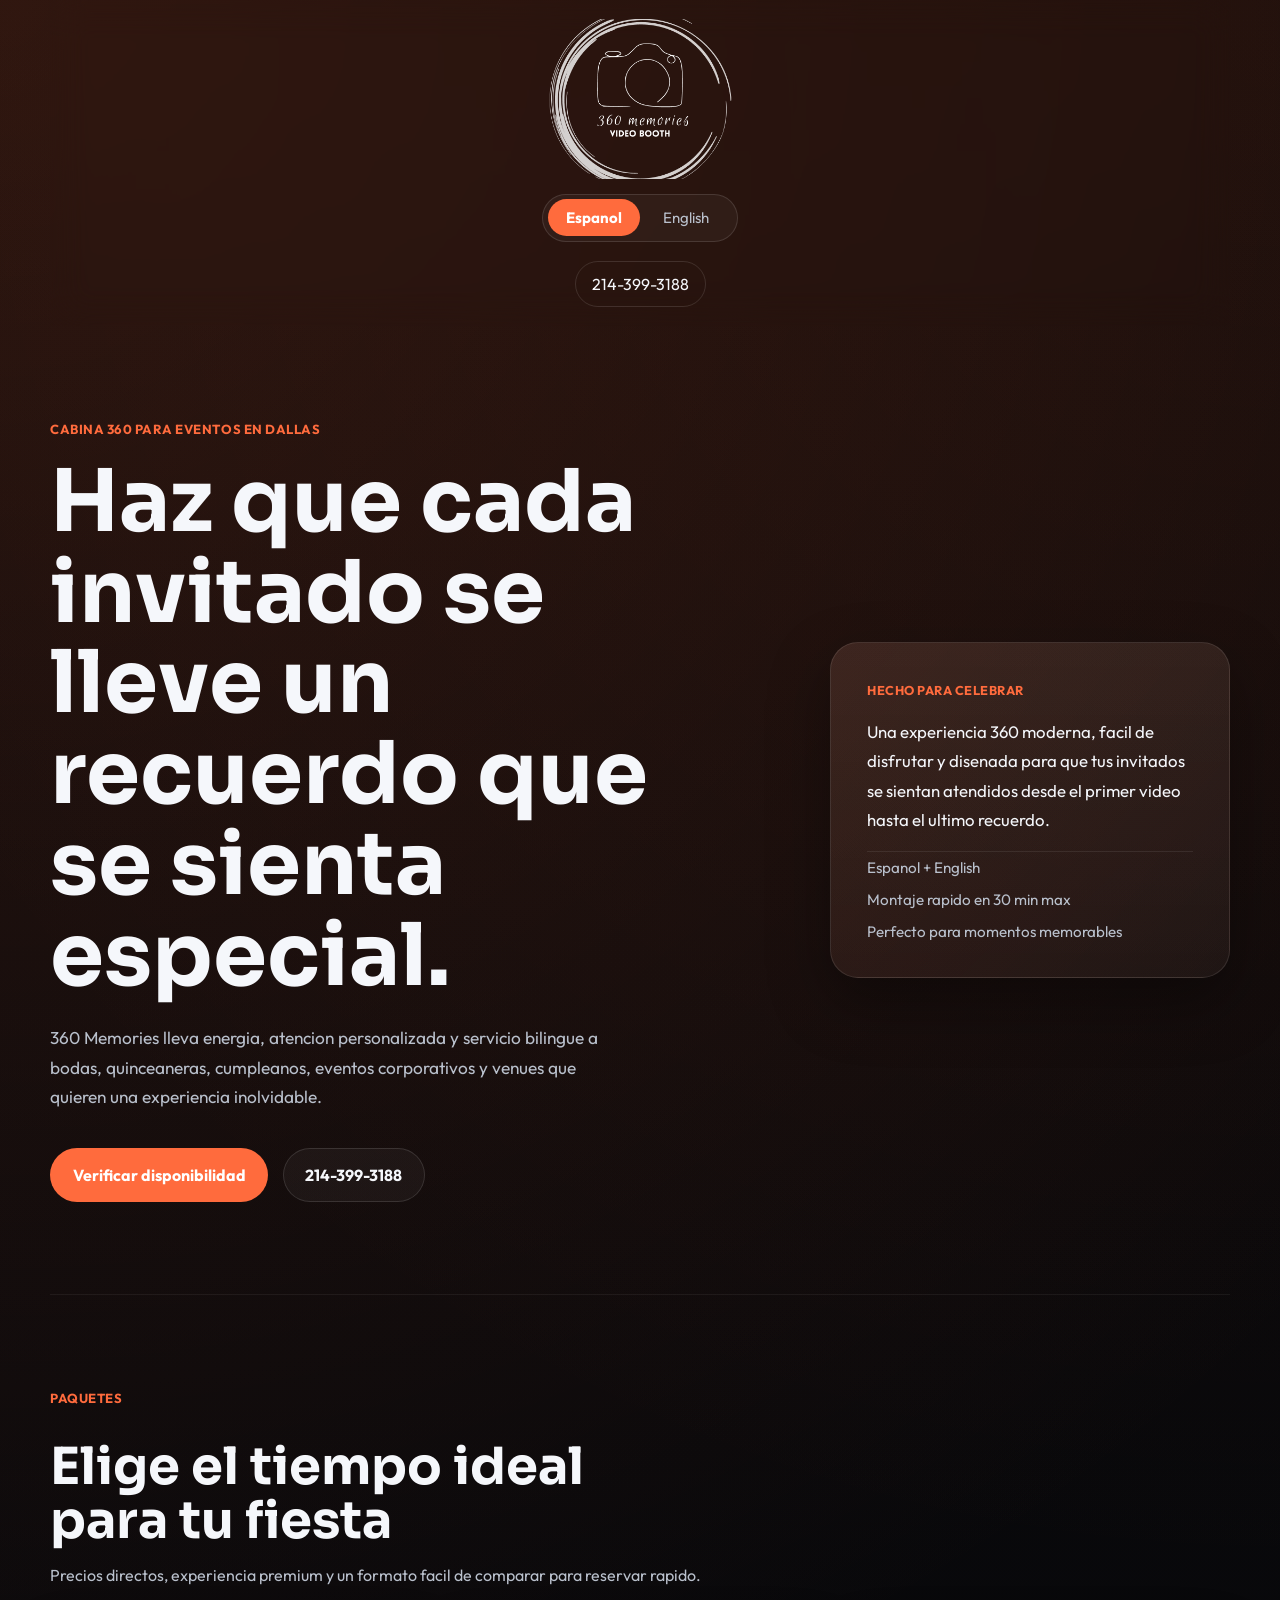
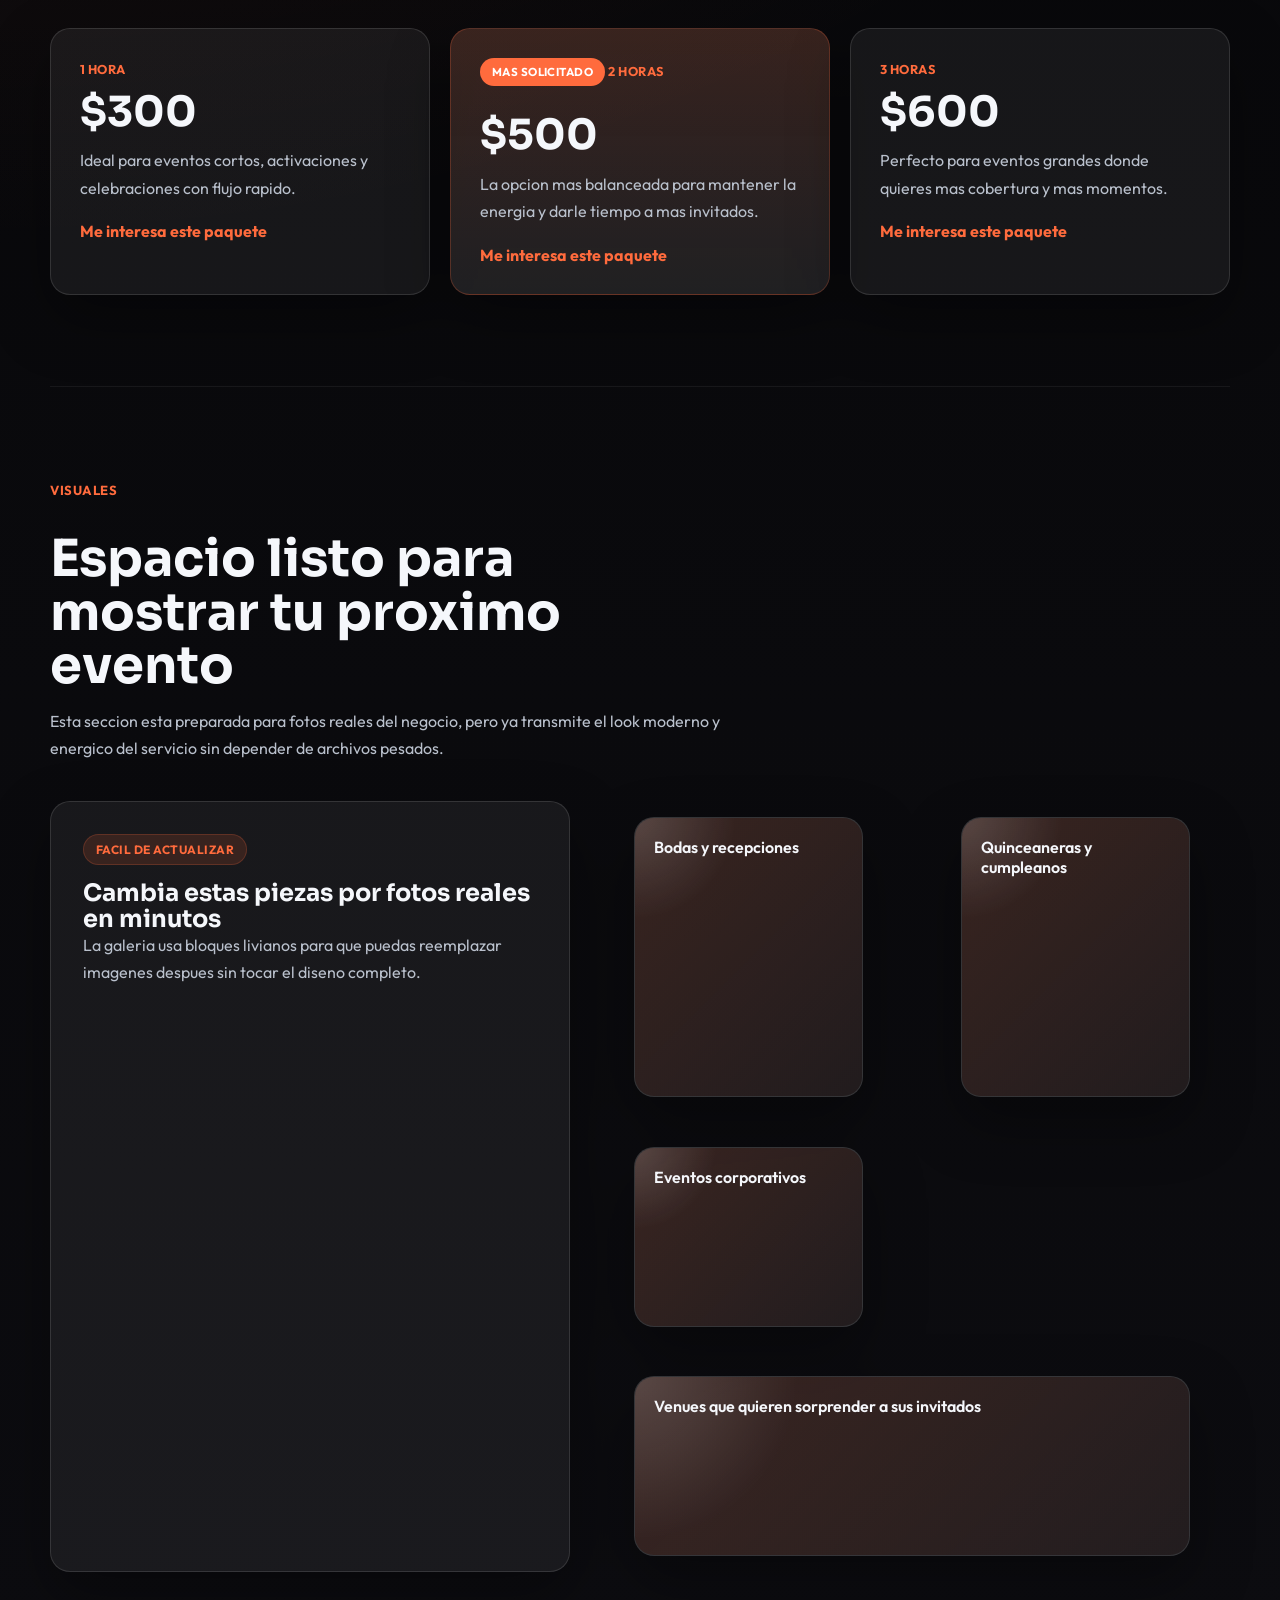
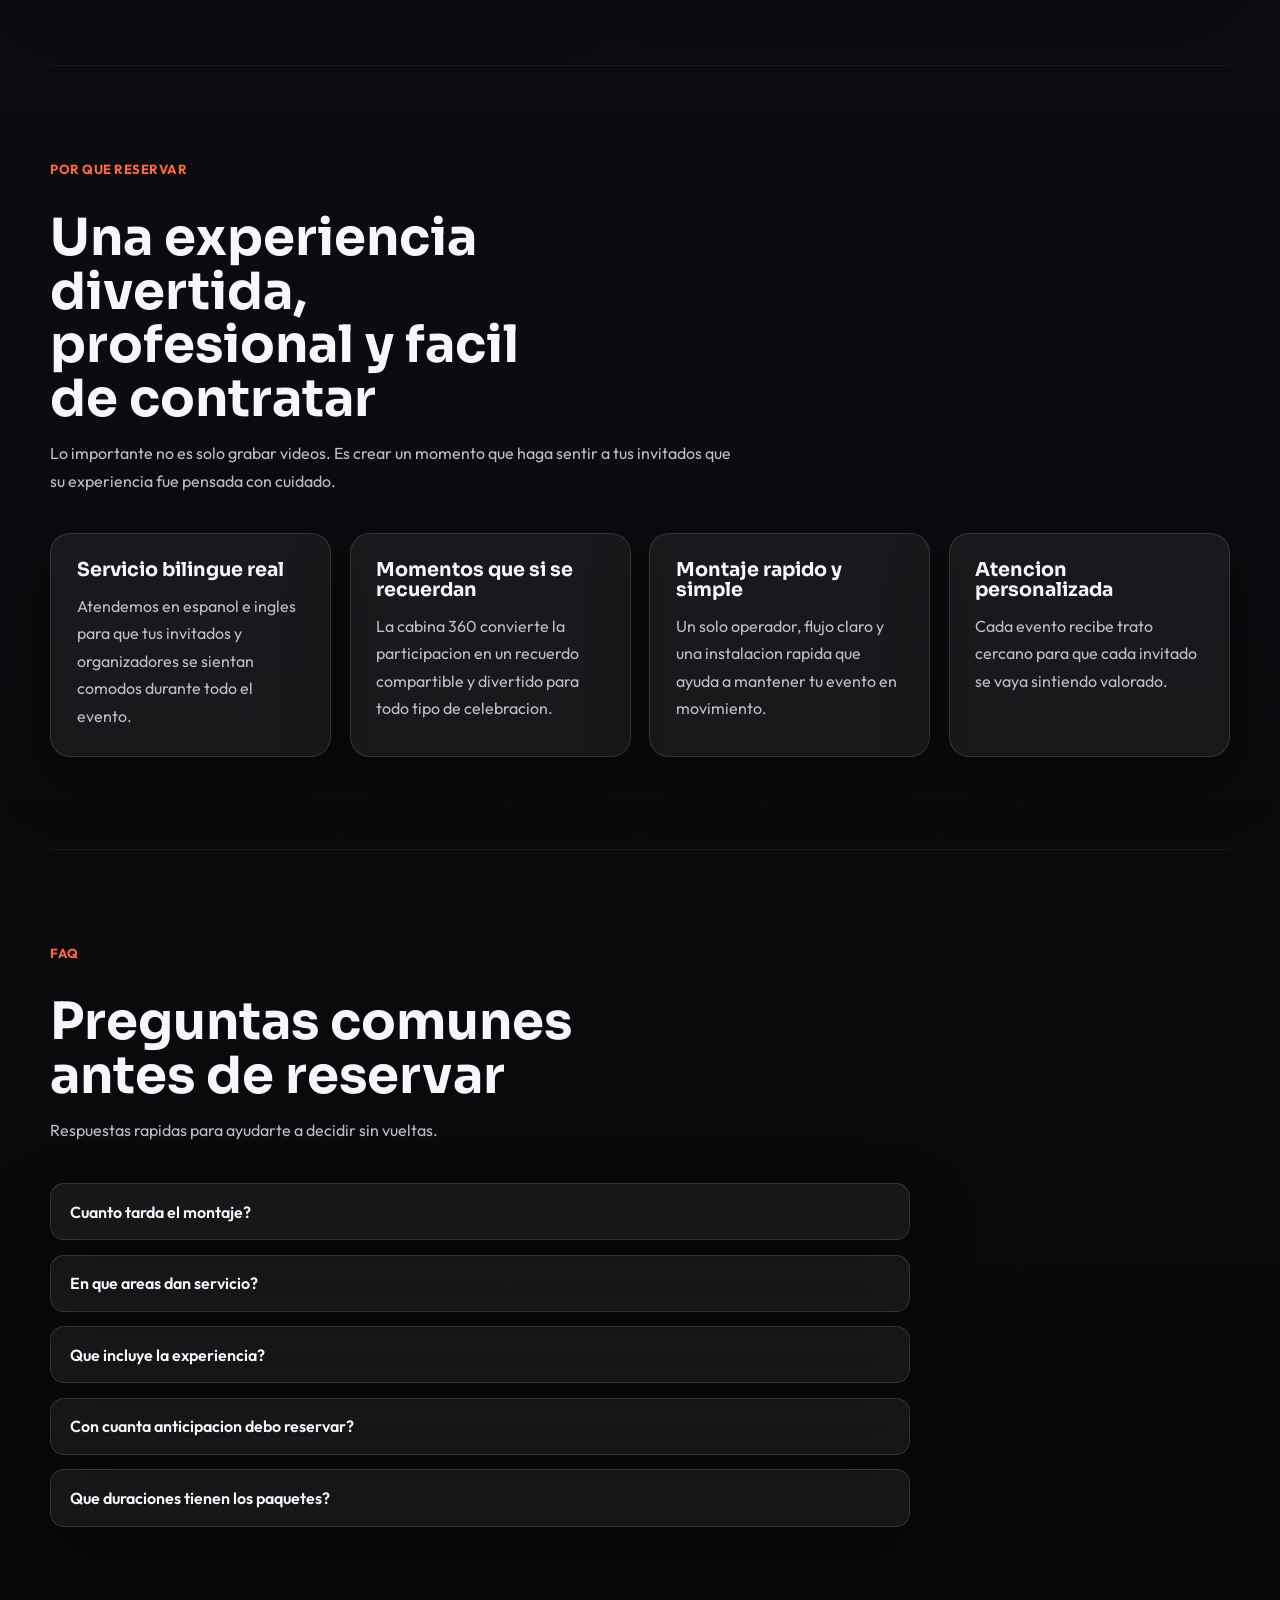
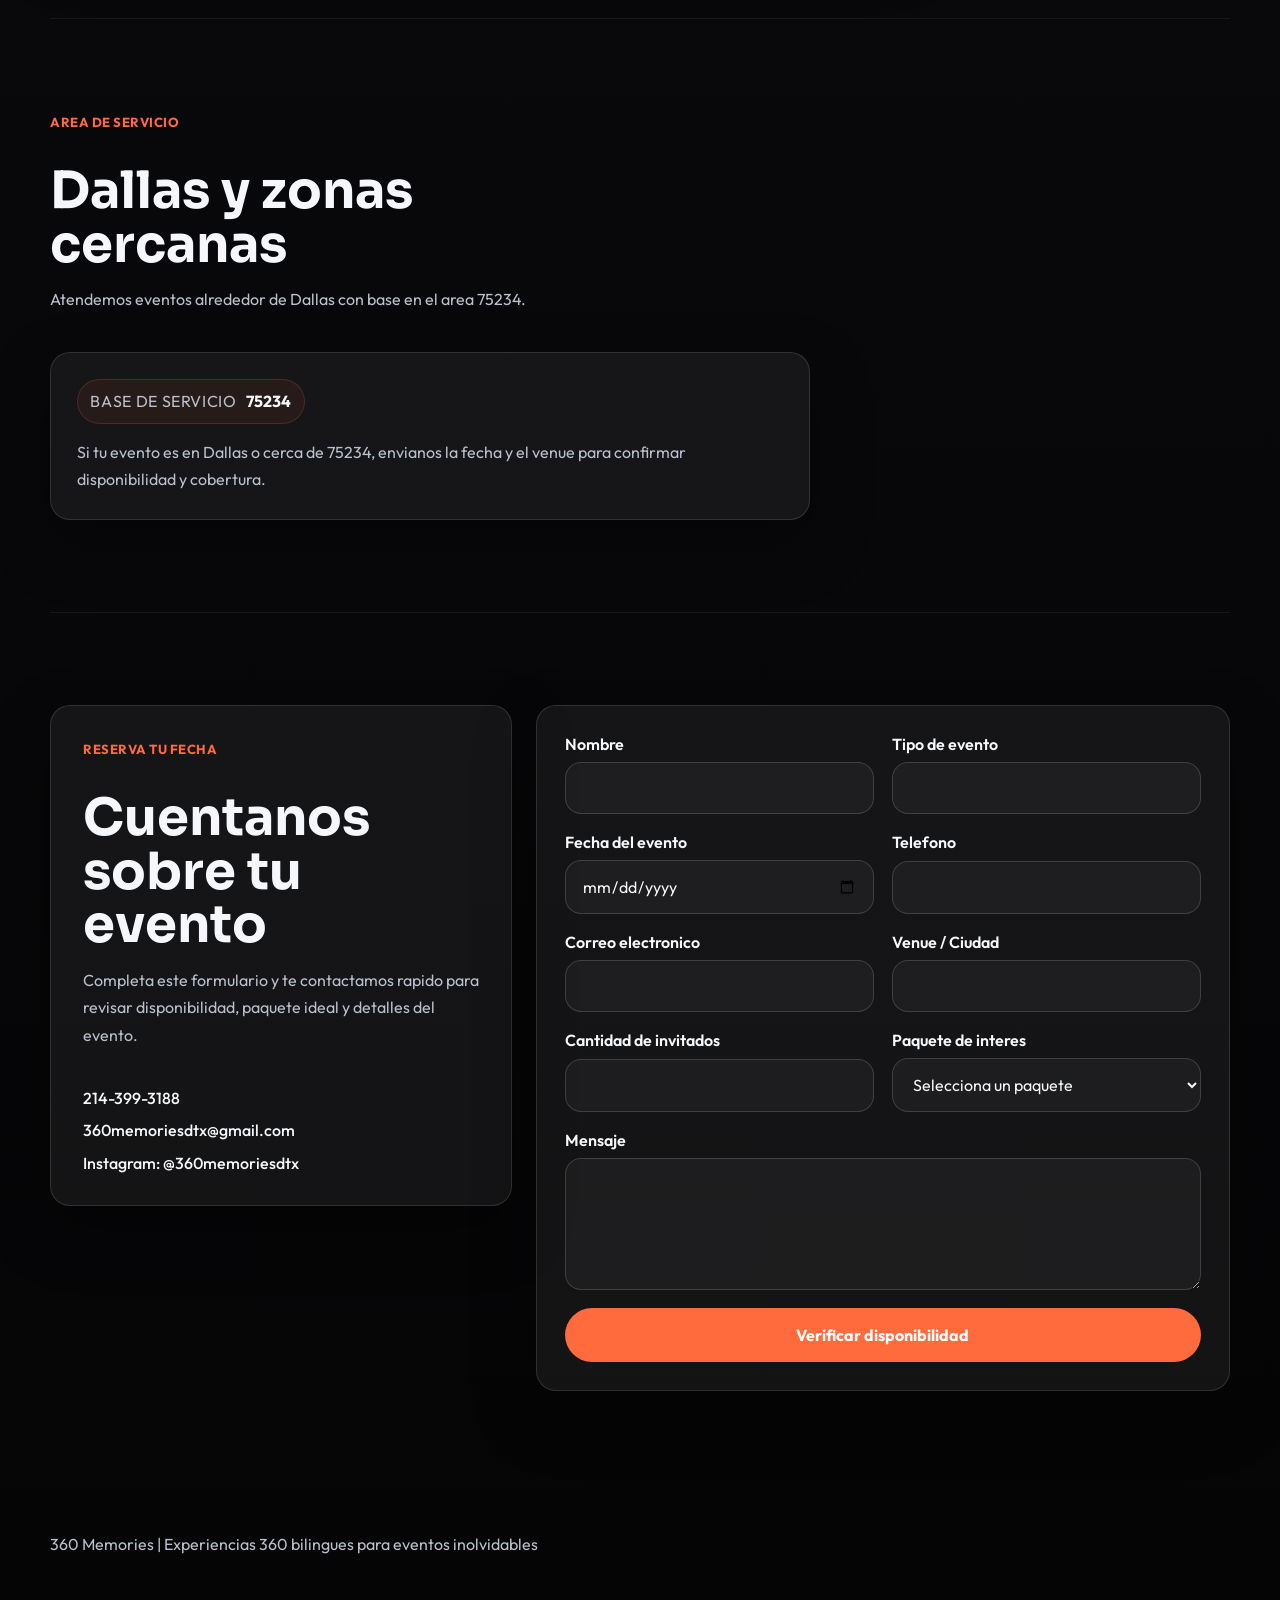
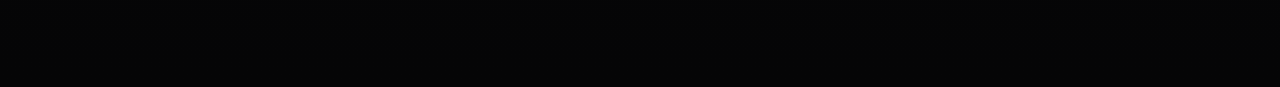
==== index.html @ 2f193127 "Center header branding and language toggle" ====
<!DOCTYPE html>
<html lang="es">
  <head>
    <meta charset="UTF-8" />
    <meta name="viewport" content="width=device-width, initial-scale=1.0" />
    <title>360 Memories | Bilingual 360 Photo Booth Experiences</title>
    <meta
      name="description"
      content="360 Memories offers bilingual 360 photo booth experiences for weddings, quinceaneras, birthdays, corporate events, and venues across Dallas."
    />
    <meta property="og:title" content="360 Memories" />
    <meta
      property="og:description"
      content="Fun, professional, bilingual 360 booth experiences that make every guest feel celebrated."
    />
    <meta property="og:type" content="website" />
    <meta property="og:image" content="/assets/social-share.png" />
    <meta property="og:image:width" content="1200" />
    <meta property="og:image:height" content="630" />
    <meta name="twitter:card" content="summary_large_image" />
    <meta name="twitter:title" content="360 Memories" />
    <meta
      name="twitter:description"
      content="Fun, professional, bilingual 360 booth experiences that make every guest feel celebrated."
    />
    <meta name="twitter:image" content="/assets/social-share.png" />
    <meta name="theme-color" content="#0b0b0d" />
    <link rel="preconnect" href="https://fonts.googleapis.com" />
    <link rel="preconnect" href="https://fonts.gstatic.com" crossorigin />
    <link
      href="https://fonts.googleapis.com/css2?family=Outfit:wght@300;400;500;600;700;800&family=Sora:wght@500;600;700;800&display=swap"
      rel="stylesheet"
    />
    <link rel="stylesheet" href="styles.css" />
  </head>
  <body data-page="home">
    <div class="page-shell">
      <header class="site-header">
        <div class="header-top-group">
          <a href="#top" class="brand" aria-label="360 Memories home">
            <div class="brand-mark">
              <img src="assets/logo.png" alt="360 Memories Video Booth logo" data-logo />
            </div>
          </a>
          <nav class="lang-toggle" aria-label="Language selector">
            <button type="button" class="lang-btn" data-lang-toggle="es">Espanol</button>
            <button type="button" class="lang-btn" data-lang-toggle="en">English</button>
          </nav>
        </div>
        <a class="header-call" data-phone-link href="#">
          <span data-i18n="callNow"></span>
        </a>
      </header>

      <main id="top">
        <section class="hero section">
          <div class="hero-copy">
            <p class="eyebrow" data-i18n="heroEyebrow"></p>
            <h1 data-i18n="heroHeadline"></h1>
            <p class="hero-lead" data-i18n="heroSubheadline"></p>

            <div class="hero-actions">
              <a href="#lead-form" class="btn btn-primary" data-i18n="primaryCta"></a>
              <a href="#" class="btn btn-secondary" data-phone-link>
                <span data-i18n="heroCallCta"></span>
              </a>
            </div>
          </div>

          <aside class="hero-visual" aria-label="360 booth preview">
            <div class="hero-panel">
              <p class="hero-panel-label" data-i18n="visualLabelTop"></p>
              <p class="hero-panel-text" data-i18n="visualBody"></p>
              <div class="hero-panel-meta">
                <span data-i18n="heroPillOne"></span>
                <span data-i18n="heroPillTwo"></span>
                <span data-i18n="heroPillThree"></span>
              </div>
            </div>
          </aside>
        </section>

        <section class="section" id="packages">
          <div class="section-heading">
            <p class="eyebrow" data-i18n="packagesEyebrow"></p>
            <h2 data-i18n="packagesTitle"></h2>
            <p data-i18n="packagesIntro"></p>
          </div>

          <div class="packages-grid">
            <article class="package-card">
              <span class="package-time" data-i18n="packageOneLabel"></span>
              <h3 data-package-price="0"></h3>
              <p data-i18n="packageOneBody"></p>
              <a href="#lead-form" class="text-link" data-i18n="packageCta"></a>
            </article>
            <article class="package-card featured">
              <span class="featured-badge" data-i18n="popularBadge"></span>
              <span class="package-time" data-i18n="packageTwoLabel"></span>
              <h3 data-package-price="1"></h3>
              <p data-i18n="packageTwoBody"></p>
              <a href="#lead-form" class="text-link" data-i18n="packageCta"></a>
            </article>
            <article class="package-card">
              <span class="package-time" data-i18n="packageThreeLabel"></span>
              <h3 data-package-price="2"></h3>
              <p data-i18n="packageThreeBody"></p>
              <a href="#lead-form" class="text-link" data-i18n="packageCta"></a>
            </article>
          </div>
        </section>

        <section class="section" id="gallery">
          <div class="section-heading">
            <p class="eyebrow" data-i18n="galleryEyebrow"></p>
            <h2 data-i18n="galleryTitle"></h2>
            <p data-i18n="galleryIntro"></p>
          </div>

          <div class="gallery-layout">
            <article class="gallery-feature">
              <div class="gallery-badge" data-i18n="galleryFeatureBadge"></div>
              <h3 data-i18n="galleryFeatureTitle"></h3>
              <p data-i18n="galleryFeatureBody"></p>
            </article>
            <div class="gallery-grid">
              <figure class="gallery-tile">
                <span data-i18n="galleryTileOne"></span>
              </figure>
              <figure class="gallery-tile tall">
                <span data-i18n="galleryTileTwo"></span>
              </figure>
              <figure class="gallery-tile">
                <span data-i18n="galleryTileThree"></span>
              </figure>
              <figure class="gallery-tile wide">
                <span data-i18n="galleryTileFour"></span>
              </figure>
            </div>
          </div>
        </section>

        <section class="section" id="value">
          <div class="section-heading">
            <p class="eyebrow" data-i18n="valueEyebrow"></p>
            <h2 data-i18n="valueTitle"></h2>
            <p data-i18n="valueIntro"></p>
          </div>

          <div class="value-grid">
            <article class="value-card">
              <h3 data-i18n="valueOneTitle"></h3>
              <p data-i18n="valueOneBody"></p>
            </article>
            <article class="value-card">
              <h3 data-i18n="valueTwoTitle"></h3>
              <p data-i18n="valueTwoBody"></p>
            </article>
            <article class="value-card">
              <h3 data-i18n="valueThreeTitle"></h3>
              <p data-i18n="valueThreeBody"></p>
            </article>
            <article class="value-card">
              <h3 data-i18n="valueFourTitle"></h3>
              <p data-i18n="valueFourBody"></p>
            </article>
          </div>
        </section>

        <section class="section" id="faq">
          <div class="section-heading">
            <p class="eyebrow" data-i18n="faqEyebrow"></p>
            <h2 data-i18n="faqTitle"></h2>
            <p data-i18n="faqIntro"></p>
          </div>

          <div class="faq-list">
            <details class="faq-item">
              <summary data-i18n="faqOneQuestion"></summary>
              <p data-i18n="faqOneAnswer"></p>
            </details>
            <details class="faq-item">
              <summary data-i18n="faqTwoQuestion"></summary>
              <p data-i18n="faqTwoAnswer"></p>
            </details>
            <details class="faq-item">
              <summary data-i18n="faqThreeQuestion"></summary>
              <p data-i18n="faqThreeAnswer"></p>
            </details>
            <details class="faq-item">
              <summary data-i18n="faqFourQuestion"></summary>
              <p data-i18n="faqFourAnswer"></p>
            </details>
            <details class="faq-item">
              <summary data-i18n="faqFiveQuestion"></summary>
              <p data-i18n="faqFiveAnswer"></p>
            </details>
          </div>
        </section>

        <section class="section service-area" id="service-area">
          <div class="section-heading">
            <p class="eyebrow" data-i18n="serviceEyebrow"></p>
            <h2 data-i18n="serviceTitle"></h2>
            <p data-i18n="serviceIntro"></p>
          </div>

          <div class="service-area-card">
            <p class="zip-chip">
              <span data-i18n="serviceZipLabel"></span>
              <strong data-config="serviceArea"></strong>
            </p>
            <p data-i18n="serviceBody"></p>
          </div>
        </section>

        <section class="section lead-section" id="lead-form">
          <div class="lead-panel">
            <div class="section-heading">
              <p class="eyebrow" data-i18n="formEyebrow"></p>
              <h2 data-i18n="formTitle"></h2>
              <p data-i18n="formIntro"></p>
            </div>

            <div class="contact-points">
              <a href="#" data-phone-link></a>
              <a href="#" data-email-link data-config="email"></a>
              <a href="#" data-instagram-link></a>
            </div>
          </div>

          <form
            name="lead-capture-360-memories"
            method="POST"
            action="/thank-you.html"
            data-netlify="true"
            netlify-honeypot="bot-field"
            class="lead-form"
          >
            <input type="hidden" name="form-name" value="lead-capture-360-memories" />
            <input type="hidden" name="business" data-config-value="businessName" value="360 Memories" />
            <p class="sr-only">
              <label>
                Do not fill this out if you are human:
                <input name="bot-field" />
              </label>
            </p>

            <label>
              <span data-i18n="fieldName"></span>
              <input type="text" name="name" required autocomplete="name" />
            </label>

            <label>
              <span data-i18n="fieldEventType"></span>
              <input type="text" name="event_type" required />
            </label>

            <label>
              <span data-i18n="fieldEventDate"></span>
              <input type="date" name="event_date" required />
            </label>

            <label>
              <span data-i18n="fieldPhone"></span>
              <input type="tel" name="phone" required autocomplete="tel" />
            </label>

            <label>
              <span data-i18n="fieldEmail"></span>
              <input type="email" name="email" required autocomplete="email" />
            </label>

            <label>
              <span data-i18n="fieldVenue"></span>
              <input type="text" name="venue_city" required />
            </label>

            <label>
              <span data-i18n="fieldGuestCount"></span>
              <input type="number" name="guest_count" min="1" required />
            </label>

            <label>
              <span data-i18n="fieldPackage"></span>
              <select name="package_interest" id="package-interest" required></select>
            </label>

            <label class="full-width">
              <span data-i18n="fieldMessage"></span>
              <textarea name="message" rows="5" required></textarea>
            </label>

            <button type="submit" class="btn btn-primary full-width" data-i18n="formCta"></button>
          </form>
        </section>
      </main>

      <footer class="site-footer">
        <p>
          <span data-config="businessName"></span>
          <span data-i18n="footerCopy"></span>
        </p>
      </footer>
    </div>

    <a href="#lead-form" class="mobile-sticky-cta" data-i18n="mobileStickyCta"></a>

    <script src="config.js"></script>
    <script src="main.js"></script>
  </body>
</html>
---- styles.css ----
:root {
  --bg: #09090b;
  --bg-soft: #141419;
  --surface: rgba(255, 255, 255, 0.06);
  --surface-strong: rgba(255, 255, 255, 0.1);
  --text: #f5f7fb;
  --muted: #b9c0cc;
  --line: rgba(255, 255, 255, 0.12);
  --accent: #ff6b3d;
  --accent-soft: rgba(255, 107, 61, 0.14);
  --shadow: 0 24px 60px rgba(0, 0, 0, 0.35);
  --radius-lg: 28px;
  --radius-md: 20px;
  --radius-sm: 14px;
  --max: 1180px;
}

*,
*::before,
*::after {
  box-sizing: border-box;
}

html {
  scroll-behavior: smooth;
}

body {
  margin: 0;
  font-family: "Outfit", sans-serif;
  background:
    radial-gradient(circle at top left, rgba(255, 107, 61, 0.16), transparent 28%),
    radial-gradient(circle at top right, rgba(255, 107, 61, 0.08), transparent 24%),
    linear-gradient(180deg, #050506 0%, #0c0c10 50%, #050506 100%);
  color: var(--text);
}

a {
  color: inherit;
  text-decoration: none;
}

img {
  display: block;
  max-width: 100%;
}

button,
input,
select,
textarea {
  font: inherit;
}

.page-shell {
  width: min(calc(100% - 2rem), var(--max));
  margin: 0 auto;
  padding-bottom: 7rem;
}

.section {
  padding: 5.75rem 0;
}

.section + .section {
  border-top: 1px solid rgba(255, 255, 255, 0.06);
}

.site-header {
  display: flex;
  flex-direction: column;
  align-items: center;
  justify-content: center;
  gap: 1.2rem;
  padding: 1.2rem 0;
  backdrop-filter: blur(18px);
}

.header-top-group {
  display: flex;
  flex-direction: column;
  align-items: center;
  justify-content: center;
  gap: 0.9rem;
}

.brand {
  display: inline-flex;
  align-items: center;
}

.brand-mark {
  width: clamp(180px, 24vw, 280px);
}

.brand-mark img {
  width: 100%;
  height: auto;
}

.eyebrow,
.package-time,
.featured-badge,
.gallery-badge,
.zip-chip span {
  letter-spacing: 0.04em;
  text-transform: uppercase;
}

.lang-toggle {
  display: inline-flex;
  padding: 0.3rem;
  border: 1px solid var(--line);
  border-radius: 999px;
  background: rgba(255, 255, 255, 0.04);
}

.lang-btn,
.header-call {
  border: 0;
  border-radius: 999px;
}

.lang-btn {
  min-width: 92px;
  padding: 0.55rem 1rem;
  background: transparent;
  color: var(--muted);
  font-size: 0.94rem;
  text-align: center;
  cursor: pointer;
  transition: 180ms ease;
}

.lang-btn.is-active {
  background: var(--accent);
  color: #ffffff;
  font-weight: 700;
}

.header-call {
  display: inline-flex;
  align-items: center;
  justify-content: center;
  padding: 0.75rem 1rem;
  border: 1px solid var(--line);
  color: var(--text);
  transition: border-color 320ms ease, color 320ms ease, background 320ms ease;
}

.header-call:hover,
.header-call:focus-visible {
  border-color: rgba(255, 107, 61, 0.4);
  color: #ffffff;
  background: rgba(255, 107, 61, 0.08);
}

.hero {
  display: grid;
  grid-template-columns: 1.1fr 0.9fr;
  gap: 4rem;
  align-items: center;
  min-height: calc(100vh - 120px);
}

.eyebrow {
  color: var(--accent);
  font-size: 0.82rem;
  font-weight: 700;
  margin: 0 0 1rem;
}

h1,
h2,
h3 {
  font-family: "Sora", sans-serif;
  line-height: 1.05;
  margin: 0;
}

h1 {
  font-size: clamp(2.8rem, 7vw, 5.4rem);
  max-width: 12ch;
}

h2 {
  font-size: clamp(2rem, 4vw, 3.2rem);
  max-width: 14ch;
}

h3 {
  font-size: 1.5rem;
}

p {
  color: var(--muted);
  line-height: 1.72;
  margin: 0;
}

.hero-lead,
.section-heading p {
  max-width: 62ch;
}

.hero-copy {
  max-width: 680px;
}

.hero-copy h1 {
  max-width: 11ch;
}

.hero-lead {
  margin-top: 1.35rem;
  max-width: 50ch;
  font-size: 1.08rem;
}

.hero-actions,
.packages-grid,
.gallery-layout,
.value-grid,
.lead-section {
  display: grid;
}

.pill,
.package-card,
.gallery-feature,
.gallery-tile,
.value-card,
.service-area-card,
.lead-panel,
.lead-form,
.thank-you-card,
.faq-item {
  border: 1px solid var(--line);
  background: var(--surface);
  box-shadow: var(--shadow);
}

.hero-actions {
  grid-template-columns: repeat(2, max-content);
  gap: 0.9rem;
  margin-top: 2.25rem;
}

.btn {
  display: inline-flex;
  align-items: center;
  justify-content: center;
  min-height: 54px;
  padding: 0.95rem 1.35rem;
  border-radius: 999px;
  font-weight: 700;
  transition:
    transform 320ms ease,
    box-shadow 320ms ease,
    background 320ms ease,
    border-color 320ms ease;
}

.btn:hover,
.btn:focus-visible {
  transform: translateY(-2px) scale(1.01);
  box-shadow: 0 18px 34px rgba(0, 0, 0, 0.2);
}

.btn-primary {
  background: var(--accent);
  border: 1px solid transparent;
  color: #ffffff;
}

.btn-secondary {
  border: 1px solid var(--line);
  background: rgba(255, 255, 255, 0.04);
  color: var(--text);
}

.btn-primary:hover,
.btn-primary:focus-visible {
  background: #ff7a52;
}

.btn-secondary:hover,
.btn-secondary:focus-visible {
  border-color: rgba(255, 107, 61, 0.4);
  background: rgba(255, 107, 61, 0.08);
}

.package-card,
.gallery-feature,
.gallery-tile,
.value-card,
.service-area-card,
.lead-panel,
.lead-form,
.thank-you-card {
  border-radius: var(--radius-md);
}

.hero-visual {
  display: flex;
  align-items: center;
  justify-content: flex-end;
}

.hero-panel {
  display: grid;
  gap: 1rem;
  width: min(100%, 400px);
  padding: 2.25rem;
  border: 1px solid rgba(255, 255, 255, 0.1);
  border-radius: var(--radius-lg);
  background:
    linear-gradient(180deg, rgba(255, 255, 255, 0.06), rgba(255, 255, 255, 0.03)),
    linear-gradient(135deg, rgba(255, 107, 61, 0.08), rgba(255, 107, 61, 0.02));
  box-shadow: var(--shadow);
}

.hero-panel-label {
  color: var(--accent);
  font-size: 0.8rem;
  font-weight: 700;
  letter-spacing: 0.04em;
  text-transform: uppercase;
}

.hero-panel-text {
  max-width: 30ch;
  color: var(--text);
  font-size: 1.05rem;
  line-height: 1.75;
}

.hero-panel-meta {
  display: grid;
  gap: 0.8rem;
  padding-top: 0.4rem;
  border-top: 1px solid rgba(255, 255, 255, 0.08);
}

.hero-panel-meta span {
  color: var(--muted);
  font-size: 0.95rem;
}

.section-heading {
  display: grid;
  gap: 0.9rem;
  max-width: 700px;
  margin-bottom: 2.4rem;
}

.packages-grid {
  grid-template-columns: repeat(3, minmax(0, 1fr));
  gap: 1.25rem;
}

.package-card {
  position: relative;
  padding: 1.8rem;
  overflow: hidden;
  transition:
    transform 320ms ease,
    box-shadow 320ms ease,
    border-color 320ms ease,
    background 320ms ease;
}

.package-card:hover,
.package-card:focus-within {
  transform: translateY(-4px);
  box-shadow: 0 24px 42px rgba(0, 0, 0, 0.26);
  border-color: rgba(255, 255, 255, 0.2);
}

.package-card.featured {
  background:
    linear-gradient(180deg, rgba(255, 107, 61, 0.14), rgba(255, 255, 255, 0.04)),
    var(--surface);
  border-color: rgba(255, 107, 61, 0.24);
}

.package-card.featured:hover,
.package-card.featured:focus-within {
  border-color: rgba(255, 107, 61, 0.42);
  background:
    linear-gradient(180deg, rgba(255, 107, 61, 0.18), rgba(255, 255, 255, 0.05)),
    var(--surface);
}

.featured-badge {
  display: inline-flex;
  margin-bottom: 1rem;
  padding: 0.4rem 0.75rem;
  border-radius: 999px;
  background: var(--accent);
  color: #ffffff;
  font-size: 0.72rem;
  font-weight: 700;
}

.package-time {
  color: var(--accent);
  font-size: 0.8rem;
  font-weight: 700;
}

.package-card h3 {
  margin: 0.8rem 0;
  font-size: 2.6rem;
}

.text-link {
  display: inline-flex;
  margin-top: 1.2rem;
  color: var(--accent);
  font-weight: 700;
  transition: color 320ms ease, transform 320ms ease;
}

.text-link:hover,
.text-link:focus-visible {
  color: #ff8a66;
  transform: translateX(3px);
}

.gallery-layout {
  grid-template-columns: 0.9fr 1.1fr;
  gap: 1.5rem;
}

.gallery-feature,
.lead-panel,
.thank-you-card {
  padding: 2rem;
}

.gallery-badge {
  display: inline-flex;
  margin-bottom: 1rem;
  padding: 0.45rem 0.75rem;
  border: 1px solid rgba(255, 107, 61, 0.2);
  border-radius: 999px;
  color: var(--accent);
  font-size: 0.75rem;
  font-weight: 700;
  background: var(--accent-soft);
}

.gallery-grid {
  display: grid;
  grid-template-columns: repeat(2, minmax(0, 1fr));
  gap: 1.1rem;
}

.gallery-tile {
  position: relative;
  min-height: 180px;
  padding: 1.2rem;
  overflow: hidden;
}

.gallery-tile::before {
  content: "";
  position: absolute;
  inset: 0;
  background:
    radial-gradient(circle at top left, rgba(255, 255, 255, 0.16), transparent 28%),
    linear-gradient(135deg, rgba(255, 107, 61, 0.14), rgba(255, 107, 61, 0.04));
}

.gallery-tile span {
  position: relative;
  z-index: 1;
  color: var(--text);
  font-weight: 600;
}

.gallery-tile.tall {
  min-height: 280px;
}

.gallery-tile.wide {
  grid-column: span 2;
}

.value-grid {
  grid-template-columns: repeat(4, minmax(0, 1fr));
  gap: 1.15rem;
}

.value-card {
  padding: 1.6rem;
}

.value-card h3 {
  margin-bottom: 0.8rem;
  font-size: 1.2rem;
}

.faq-list {
  display: grid;
  max-width: 860px;
  gap: 0.9rem;
}

.faq-item {
  border-radius: var(--radius-sm);
  padding: 1.1rem 1.2rem;
}

.faq-item summary {
  cursor: pointer;
  list-style: none;
  font-weight: 600;
  color: var(--text);
}

.faq-item summary::-webkit-details-marker {
  display: none;
}

.faq-item p {
  margin-top: 0.8rem;
}

.service-area-card {
  max-width: 760px;
  padding: 1.6rem;
}

.zip-chip {
  display: inline-flex;
  gap: 0.6rem;
  align-items: center;
  margin-bottom: 0.9rem;
  padding: 0.5rem 0.8rem;
  border-radius: 999px;
  background: rgba(255, 107, 61, 0.08);
  border: 1px solid rgba(255, 107, 61, 0.18);
}

.zip-chip strong {
  color: var(--text);
}

.lead-section {
  grid-template-columns: 0.8fr 1.2fr;
  gap: 1.5rem;
  align-items: start;
}

.contact-points {
  display: grid;
  gap: 0.8rem;
  margin-top: 1.75rem;
}

.contact-points a {
  color: var(--text);
  font-weight: 500;
}

.lead-form {
  display: grid;
  grid-template-columns: repeat(2, minmax(0, 1fr));
  gap: 1.1rem;
  padding: 1.75rem;
}

.lead-form label {
  display: grid;
  gap: 0.5rem;
}

.lead-form span {
  color: var(--text);
  font-weight: 600;
}

.lead-form input,
.lead-form select,
.lead-form textarea {
  width: 100%;
  border: 1px solid rgba(255, 255, 255, 0.15);
  border-radius: 16px;
  padding: 0.95rem 1rem;
  color: var(--text);
  background: rgba(255, 255, 255, 0.04);
}

.lead-form input:focus,
.lead-form select:focus,
.lead-form textarea:focus,
.lang-btn:focus-visible,
.btn:focus-visible,
.header-call:focus-visible {
  outline: 2px solid var(--accent);
  outline-offset: 2px;
}

.full-width {
  grid-column: 1 / -1;
}

.site-footer {
  padding: 3rem 0 1rem;
  color: var(--muted);
}

.reveal {
  opacity: 0;
  transform: translateY(22px);
  transition:
    opacity 480ms ease,
    transform 480ms ease;
  transition-delay: var(--reveal-delay, 0ms);
  will-change: opacity, transform;
}

.reveal.is-visible {
  opacity: 1;
  transform: translateY(0);
}

.mobile-sticky-cta {
  position: fixed;
  right: 1rem;
  left: 1rem;
  bottom: calc(1rem + env(safe-area-inset-bottom, 0px));
  z-index: 25;
  display: none;
  align-items: center;
  justify-content: center;
  min-height: 60px;
  border-radius: 999px;
  background: var(--accent);
  color: #ffffff;
  font-weight: 800;
  box-shadow: 0 18px 30px rgba(0, 0, 0, 0.25);
  padding: 0 1.25rem;
}

.thank-you-body {
  min-height: 100vh;
}

.thank-you-main {
  display: grid;
  place-items: center;
  min-height: calc(100vh - 120px);
}

.thank-you-card {
  max-width: 720px;
}

.thank-you-actions {
  display: flex;
  gap: 0.9rem;
  margin-top: 1.5rem;
  flex-wrap: wrap;
}

.sr-only {
  position: absolute;
  width: 1px;
  height: 1px;
  padding: 0;
  margin: -1px;
  overflow: hidden;
  clip: rect(0, 0, 0, 0);
  white-space: nowrap;
  border: 0;
}

@media (max-width: 960px) {
  .hero,
  .gallery-layout,
  .lead-section,
  .value-grid,
  .packages-grid {
    grid-template-columns: 1fr;
  }

  .hero {
    min-height: auto;
    gap: 2rem;
    padding-top: 2rem;
  }

  .hero-visual {
    justify-content: flex-start;
  }

  .value-grid {
    grid-template-columns: repeat(2, minmax(0, 1fr));
  }

  .package-card.featured {
    transform: none;
  }
}

@media (max-width: 720px) {
  .page-shell {
    width: min(calc(100% - 1.2rem), var(--max));
    padding-bottom: 8.5rem;
  }

  .section {
    padding: 4.25rem 0;
  }

  .section-heading {
    gap: 0.75rem;
    margin-bottom: 1.75rem;
  }

  .site-header {
    gap: 0.9rem;
    padding: 0.9rem 0 0.5rem;
  }

  .brand-mark {
    width: min(240px, 62vw);
  }

  .lang-btn {
    min-width: 88px;
    font-size: 0.9rem;
  }

  .header-call {
    min-width: min(100%, 220px);
    min-height: 52px;
  }

  .hero-actions {
    grid-template-columns: 1fr;
    width: 100%;
    gap: 0.75rem;
  }

  .hero-panel {
    width: 100%;
    padding: 1.6rem;
  }

  .hero-copy h1,
  h2 {
    max-width: none;
  }

  .btn {
    width: 100%;
    min-height: 58px;
    padding: 1rem 1.2rem;
  }

  .packages-grid,
  .gallery-layout,
  .value-grid,
  .faq-list,
  .lead-section {
    gap: 1rem;
  }

  .package-card,
  .gallery-feature,
  .value-card,
  .service-area-card,
  .lead-panel,
  .lead-form,
  .faq-item {
    padding: 1.25rem;
  }

  .lead-form {
    grid-template-columns: 1fr;
    gap: 0.9rem;
  }

  .lead-form input,
  .lead-form select,
  .lead-form textarea {
    min-height: 52px;
  }

  .gallery-grid {
    grid-template-columns: 1fr;
    gap: 0.9rem;
  }

  .gallery-tile.wide {
    grid-column: auto;
  }

  .value-grid {
    grid-template-columns: 1fr;
  }

  .mobile-sticky-cta {
    display: flex;
  }
}

@media (max-width: 480px) {
  .page-shell {
    width: min(calc(100% - 1rem), var(--max));
    padding-bottom: 8.75rem;
  }

  .section {
    padding: 3.75rem 0;
  }

  .hero {
    gap: 1.4rem;
    padding-top: 1.2rem;
  }

  .hero-lead {
    font-size: 1rem;
  }

  .brand-mark {
    width: min(220px, 70vw);
  }

  .mobile-sticky-cta {
    right: 0.75rem;
    left: 0.75rem;
  }
}

@media (prefers-reduced-motion: reduce) {
  html {
    scroll-behavior: auto;
  }

  .btn,
  .reveal {
    transition: none;
  }

  .btn:hover,
  .btn:focus-visible {
    transform: none;
    box-shadow: none;
  }

  .reveal {
    opacity: 1;
    transform: none;
  }
}
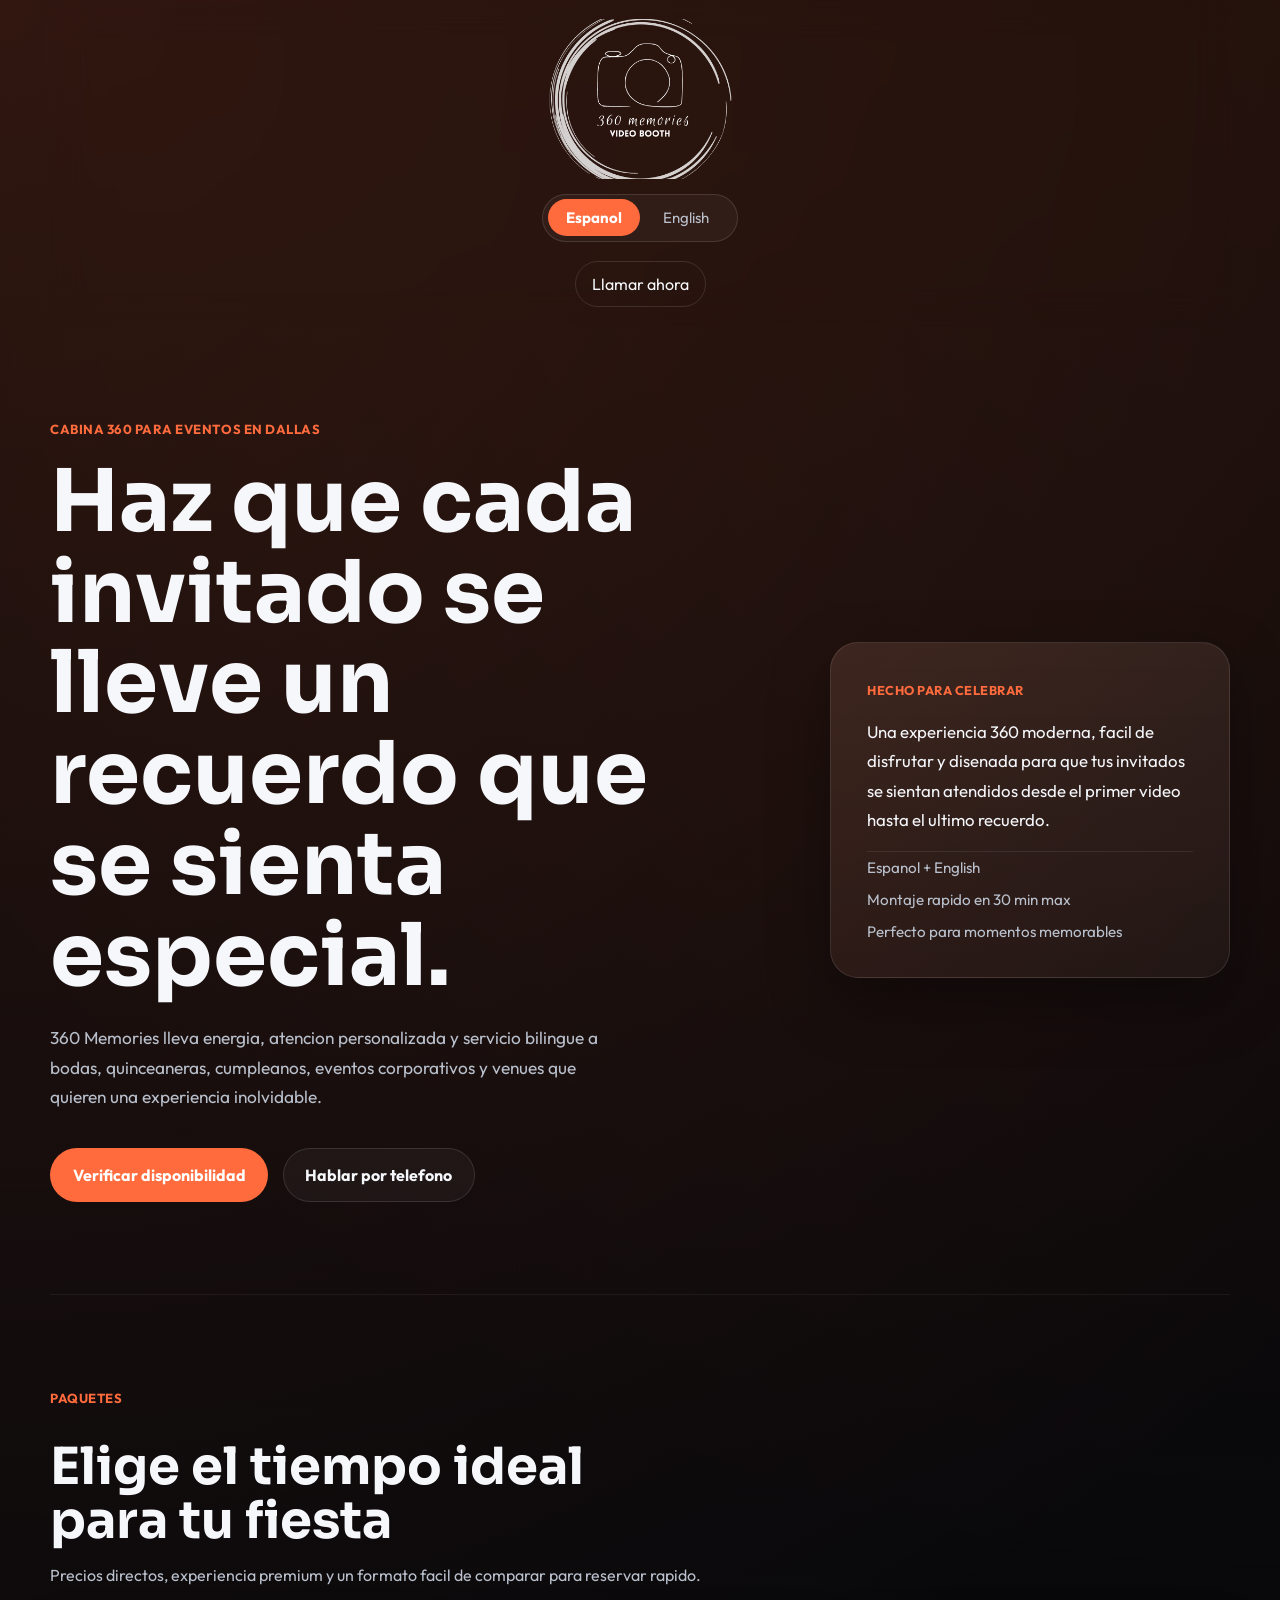
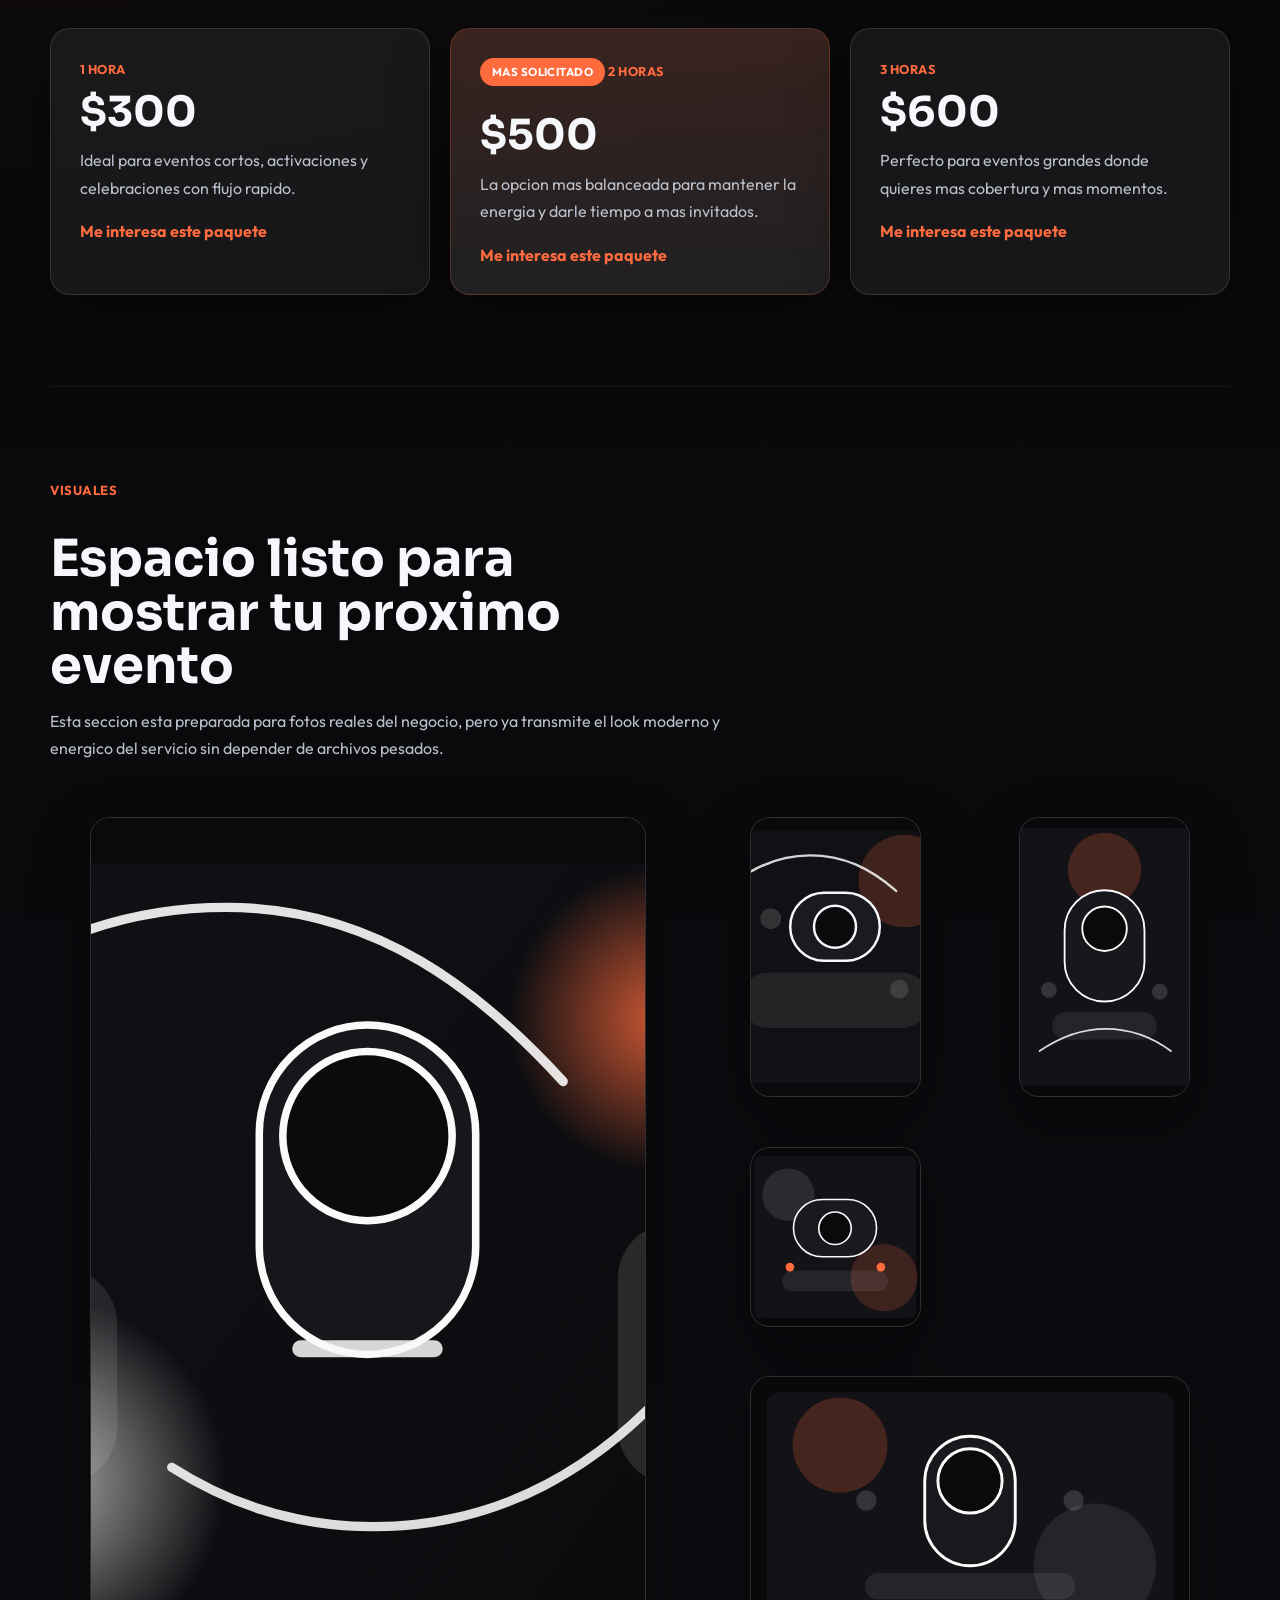
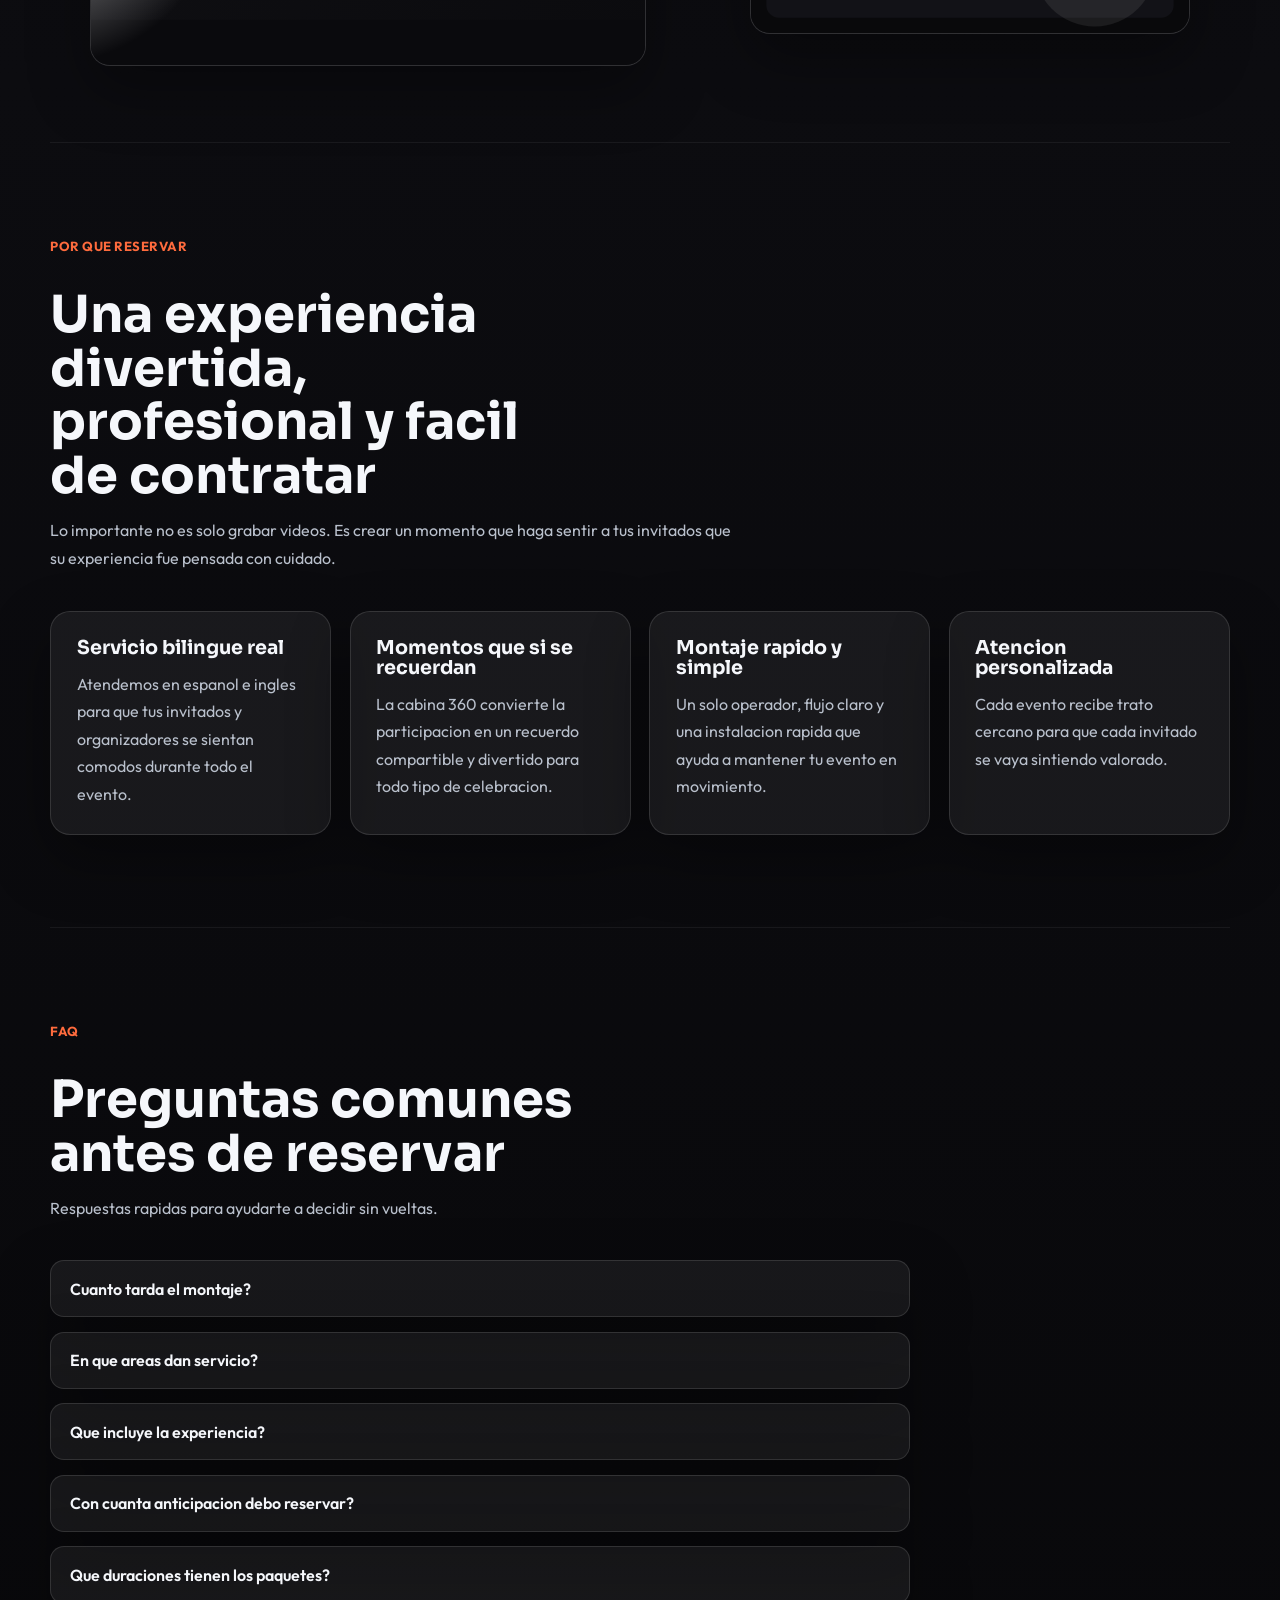
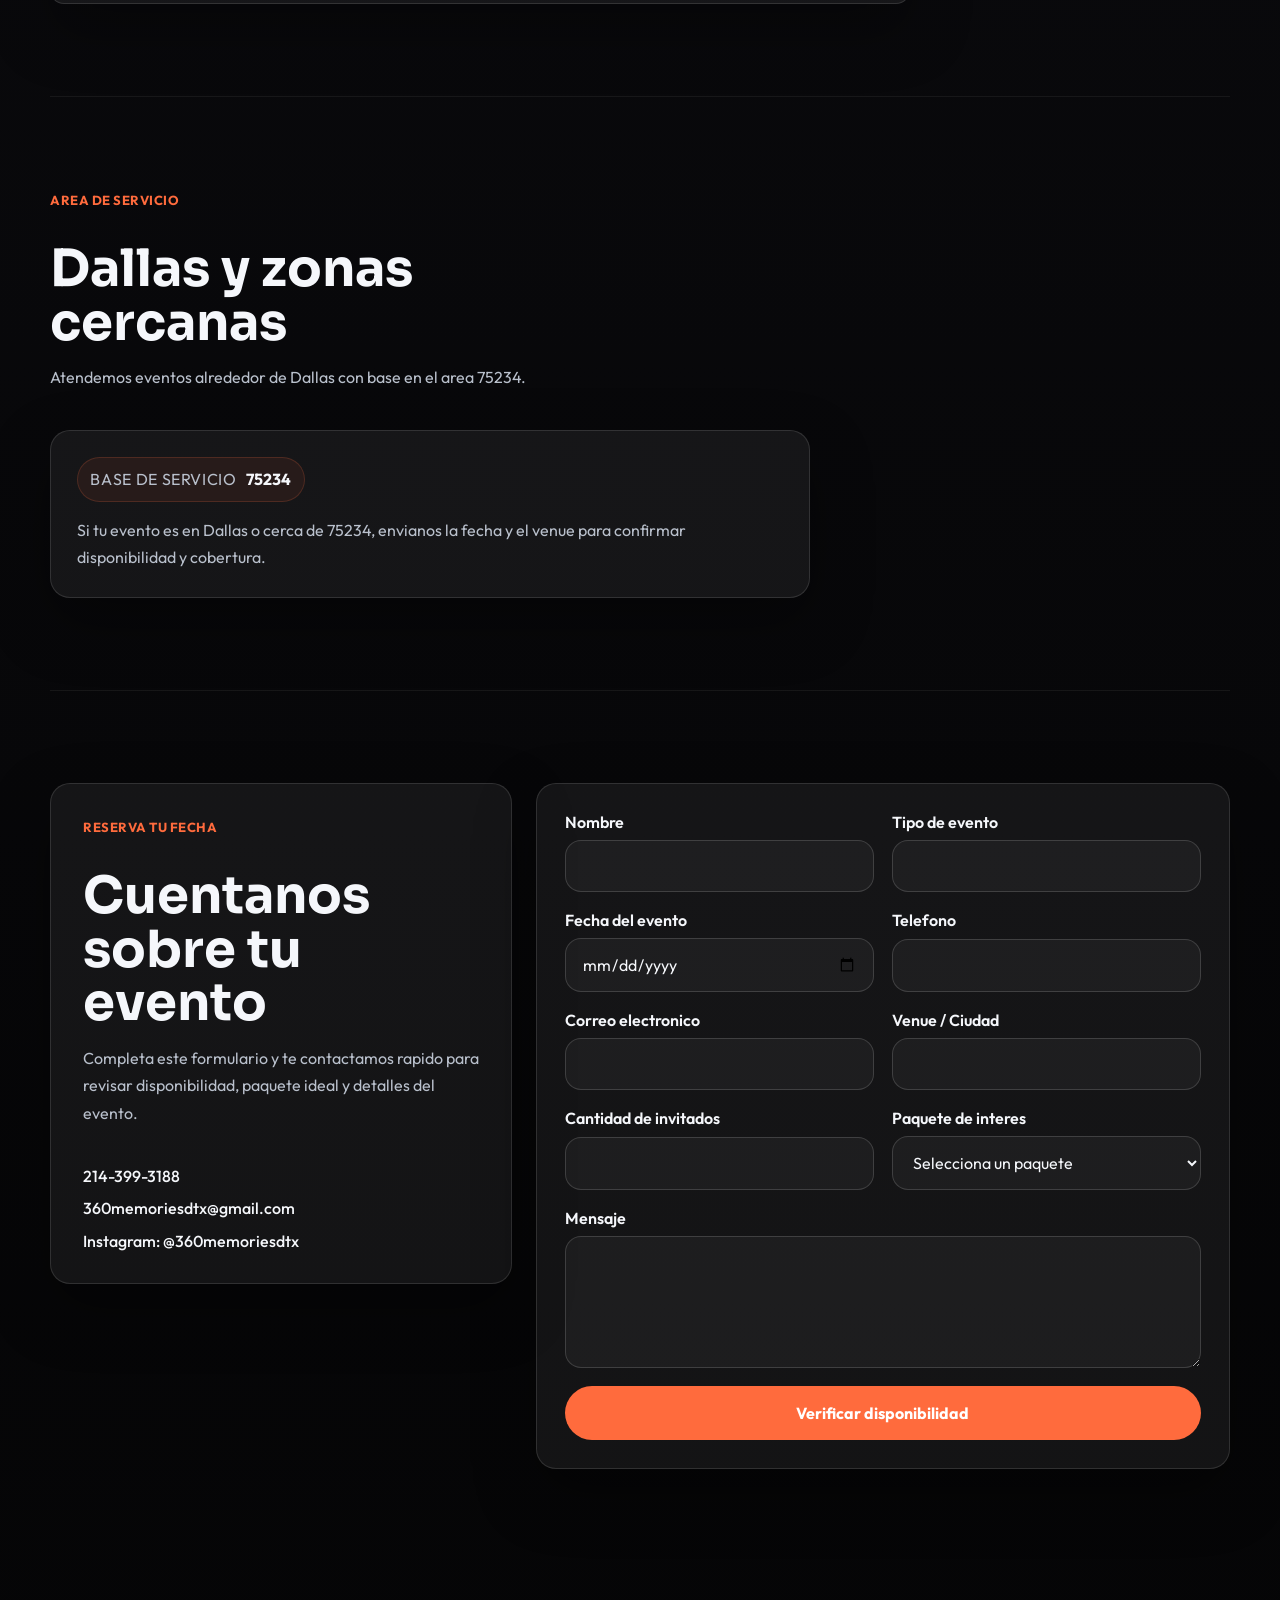
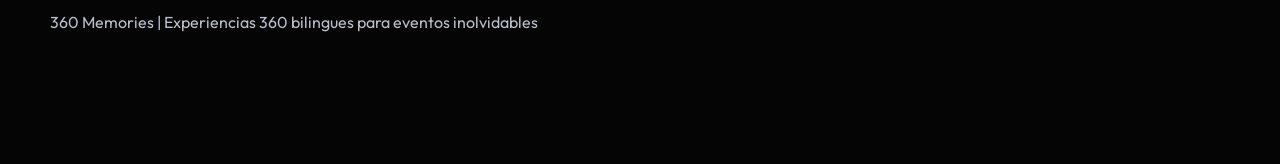
==== commit 5c318c63: "Upgrade gallery section with visual grid" ====
--- a/index.html
+++ b/index.html
@@ -118,23 +118,41 @@
           </div>
 
           <div class="gallery-layout">
-            <article class="gallery-feature">
-              <div class="gallery-badge" data-i18n="galleryFeatureBadge"></div>
-              <h3 data-i18n="galleryFeatureTitle"></h3>
-              <p data-i18n="galleryFeatureBody"></p>
-            </article>
+            <figure class="gallery-feature gallery-media">
+              <img
+                src="images/gallery1.svg"
+                alt="Featured 360 booth event scene with guests celebrating around the platform"
+                loading="lazy"
+              />
+            </figure>
             <div class="gallery-grid">
-              <figure class="gallery-tile">
-                <span data-i18n="galleryTileOne"></span>
+              <figure class="gallery-tile gallery-media">
+                <img
+                  src="images/gallery2.svg"
+                  alt="Wedding-style 360 booth setup with elegant lighting"
+                  loading="lazy"
+                />
               </figure>
-              <figure class="gallery-tile tall">
-                <span data-i18n="galleryTileTwo"></span>
+              <figure class="gallery-tile tall gallery-media">
+                <img
+                  src="images/gallery3.svg"
+                  alt="Quinceanera-inspired 360 booth moment with bright event energy"
+                  loading="lazy"
+                />
               </figure>
-              <figure class="gallery-tile">
-                <span data-i18n="galleryTileThree"></span>
+              <figure class="gallery-tile gallery-media">
+                <img
+                  src="images/gallery4.svg"
+                  alt="Corporate event crowd enjoying a branded 360 booth activation"
+                  loading="lazy"
+                />
               </figure>
-              <figure class="gallery-tile wide">
-                <span data-i18n="galleryTileFour"></span>
+              <figure class="gallery-tile wide gallery-media">
+                <img
+                  src="images/gallery5.svg"
+                  alt="Birthday party style 360 booth area with energetic atmosphere"
+                  loading="lazy"
+                />
               </figure>
             </div>
           </div>
--- a/styles.css
+++ b/styles.css
@@ -429,14 +429,20 @@
 }
 
 .gallery-layout {
-  grid-template-columns: 0.9fr 1.1fr;
+  grid-template-columns: 1.1fr 0.9fr;
   gap: 1.5rem;
+  align-items: stretch;
 }
 
 .gallery-feature,
 .lead-panel,
 .thank-you-card {
   padding: 2rem;
+}
+
+.gallery-feature {
+  min-height: 100%;
+  padding: 0;
 }
 
 .gallery-badge {
@@ -457,27 +463,31 @@
   gap: 1.1rem;
 }
 
+.gallery-media {
+  position: relative;
+  overflow: hidden;
+  border-radius: var(--radius-md);
+  background: rgba(255, 255, 255, 0.03);
+  transition: transform 360ms ease, box-shadow 360ms ease;
+}
+
+.gallery-media img {
+  width: 100%;
+  height: 100%;
+  object-fit: cover;
+  display: block;
+}
+
+.gallery-media:hover,
+.gallery-media:focus-within {
+  transform: scale(1.03);
+  box-shadow: 0 28px 48px rgba(0, 0, 0, 0.28);
+}
+
 .gallery-tile {
   position: relative;
   min-height: 180px;
-  padding: 1.2rem;
-  overflow: hidden;
-}
-
-.gallery-tile::before {
-  content: "";
-  position: absolute;
-  inset: 0;
-  background:
-    radial-gradient(circle at top left, rgba(255, 255, 255, 0.16), transparent 28%),
-    linear-gradient(135deg, rgba(255, 107, 61, 0.14), rgba(255, 107, 61, 0.04));
-}
-
-.gallery-tile span {
-  position: relative;
-  z-index: 1;
-  color: var(--text);
-  font-weight: 600;
+  padding: 0;
 }
 
 .gallery-tile.tall {
@@ -800,6 +810,12 @@
     grid-column: auto;
   }
 
+  .gallery-feature,
+  .gallery-tile,
+  .gallery-tile.tall {
+    min-height: 220px;
+  }
+
   .value-grid {
     grid-template-columns: 1fr;
   }
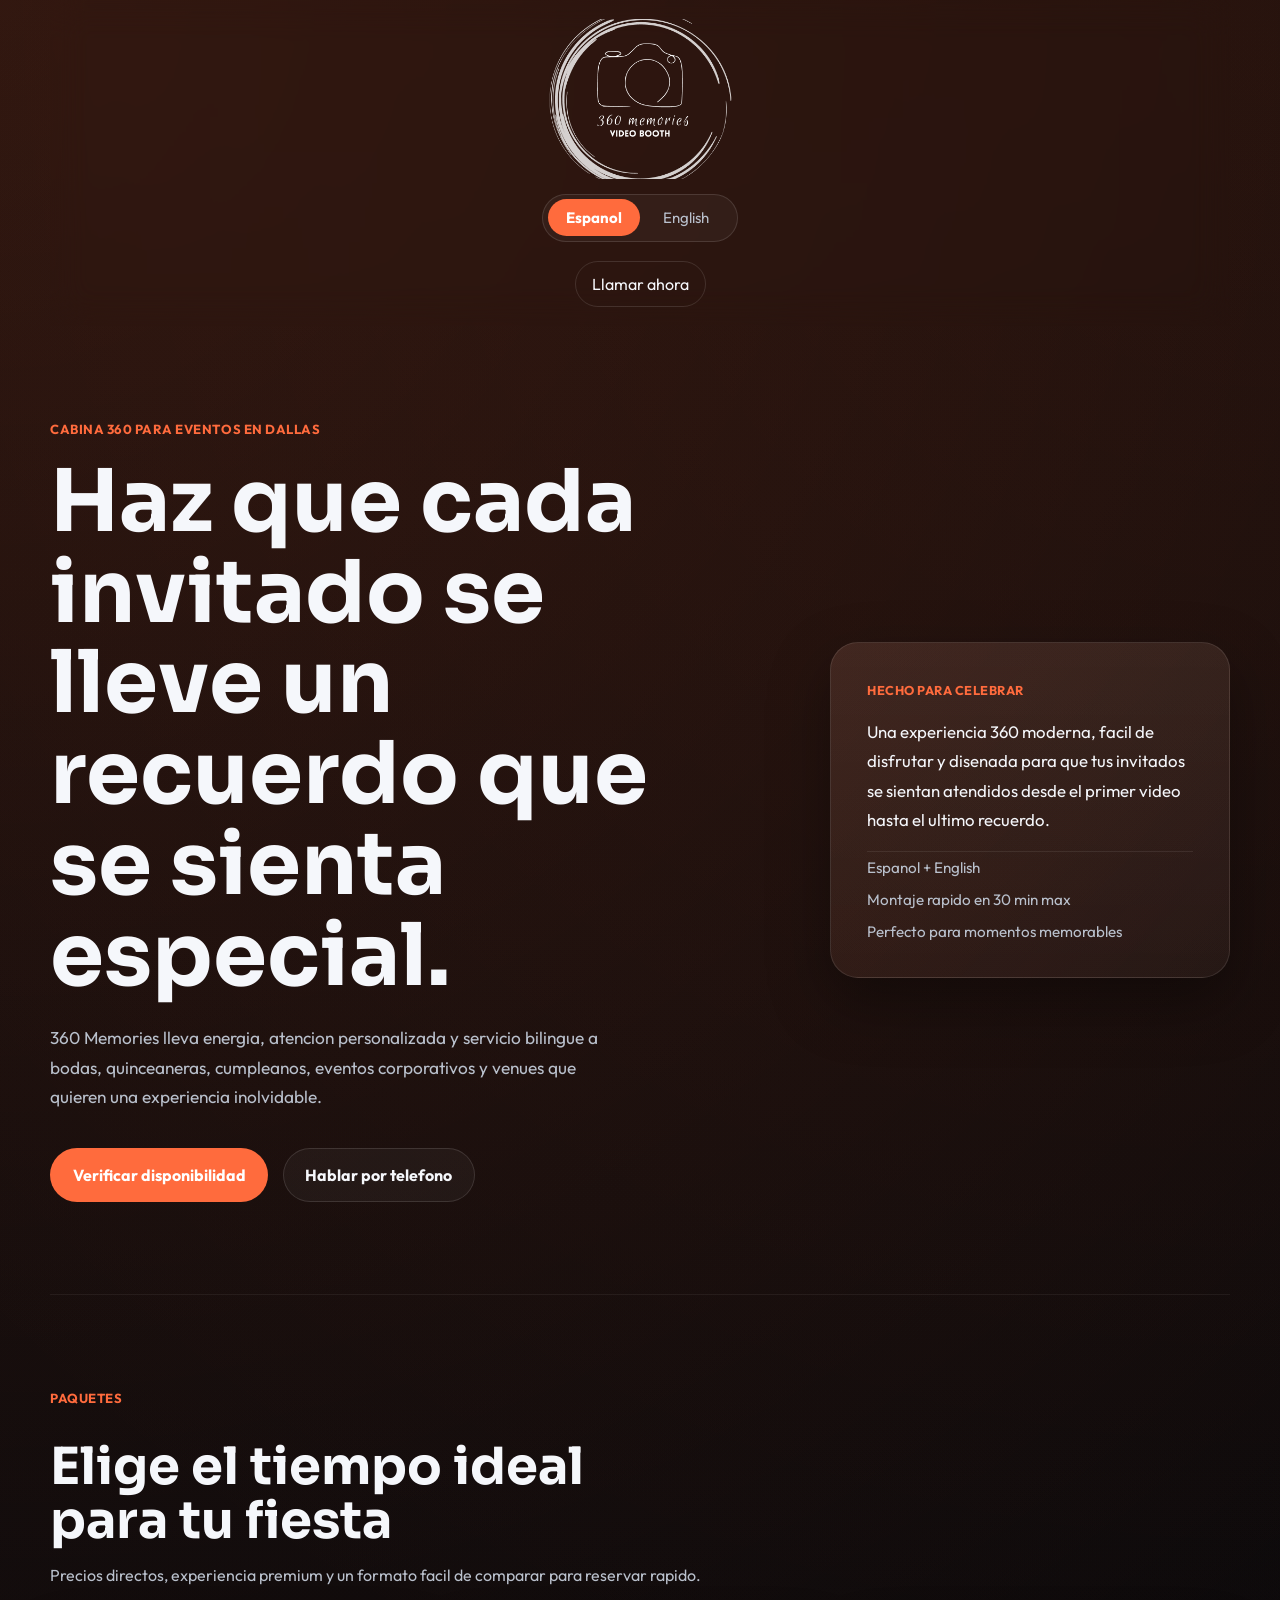
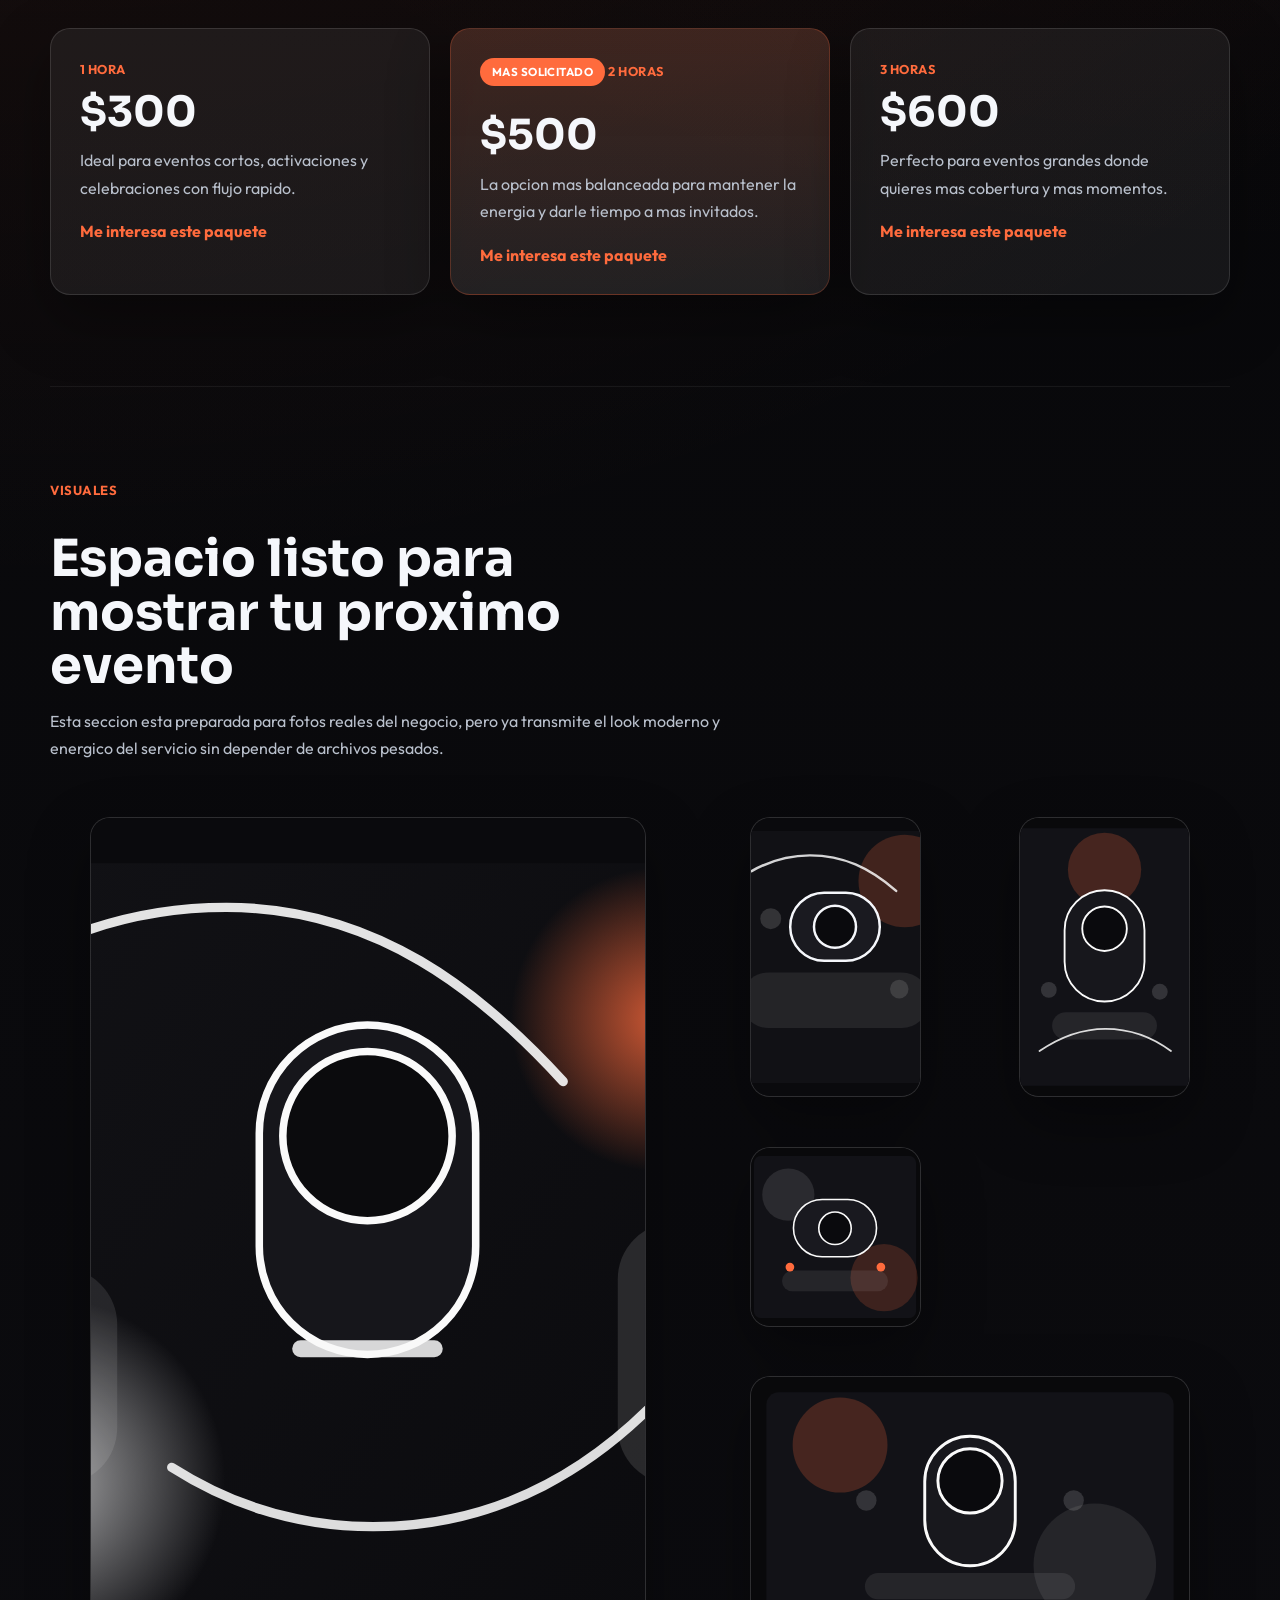
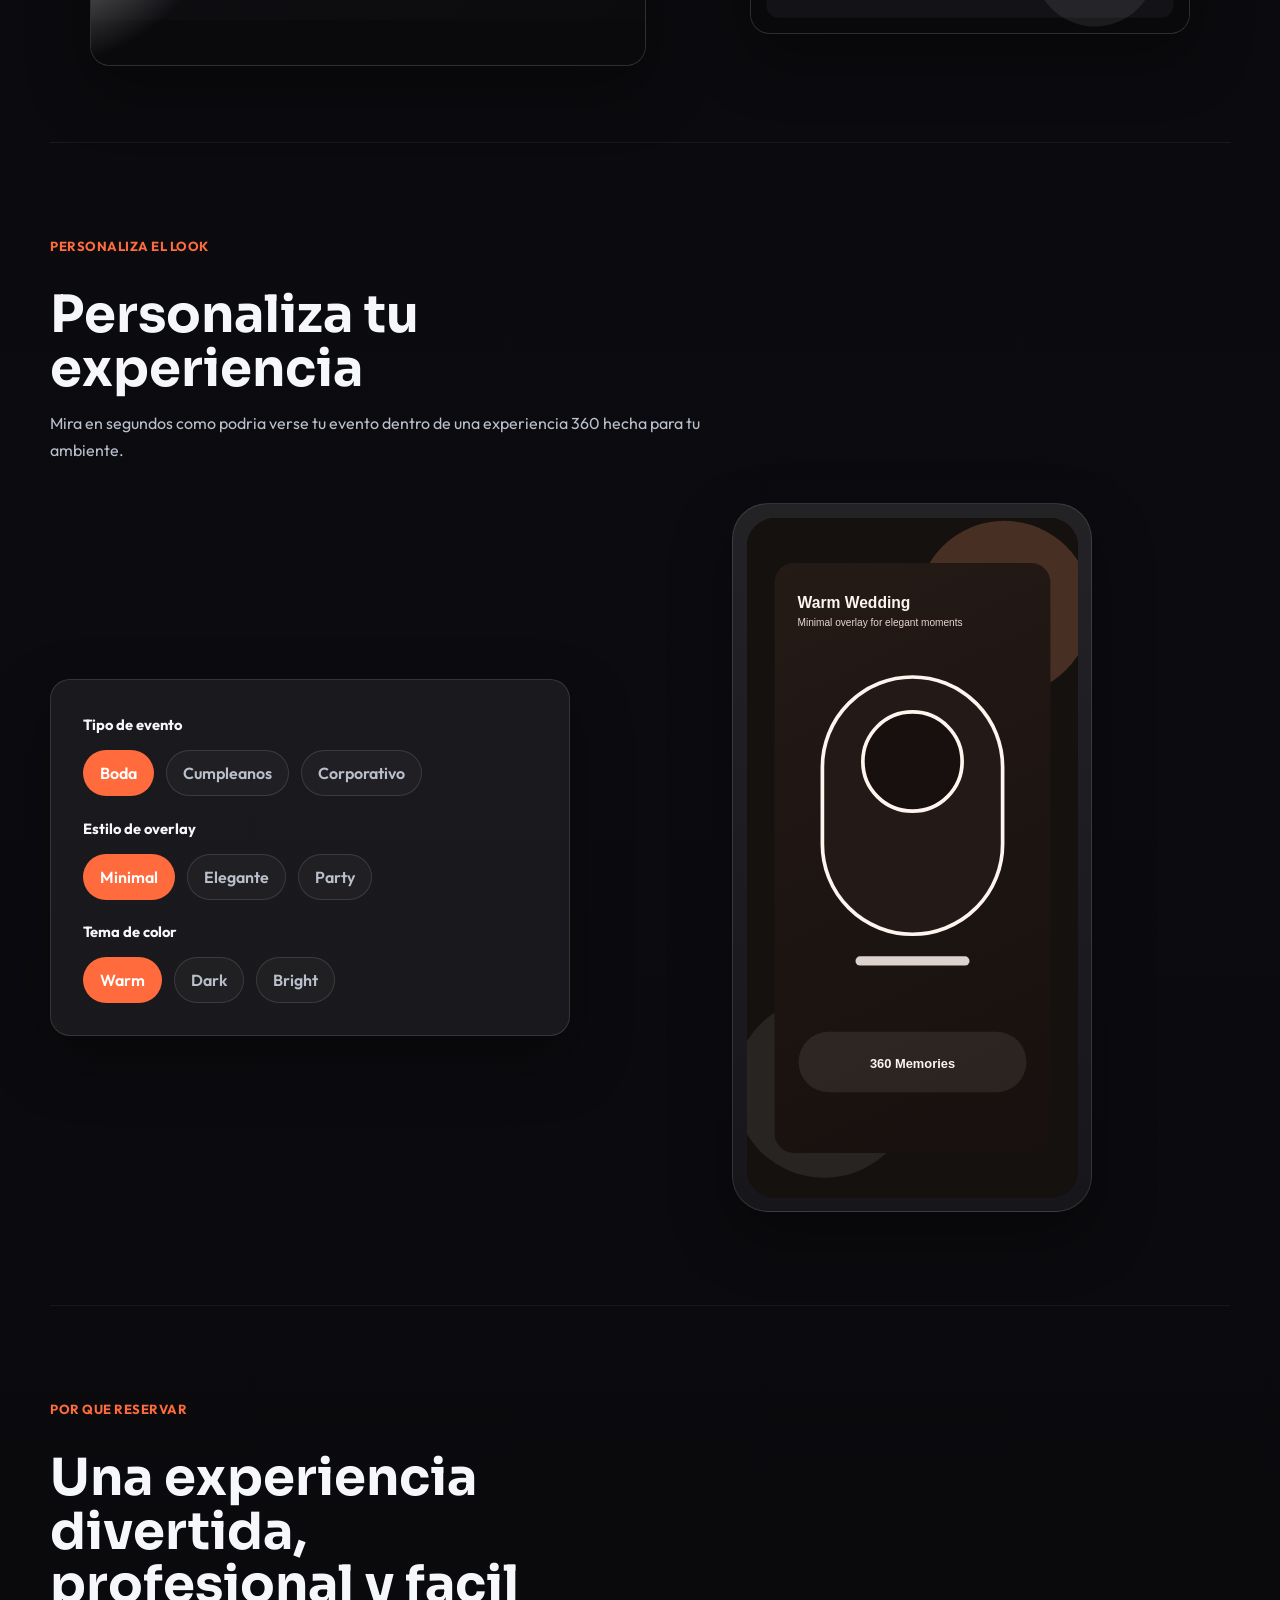
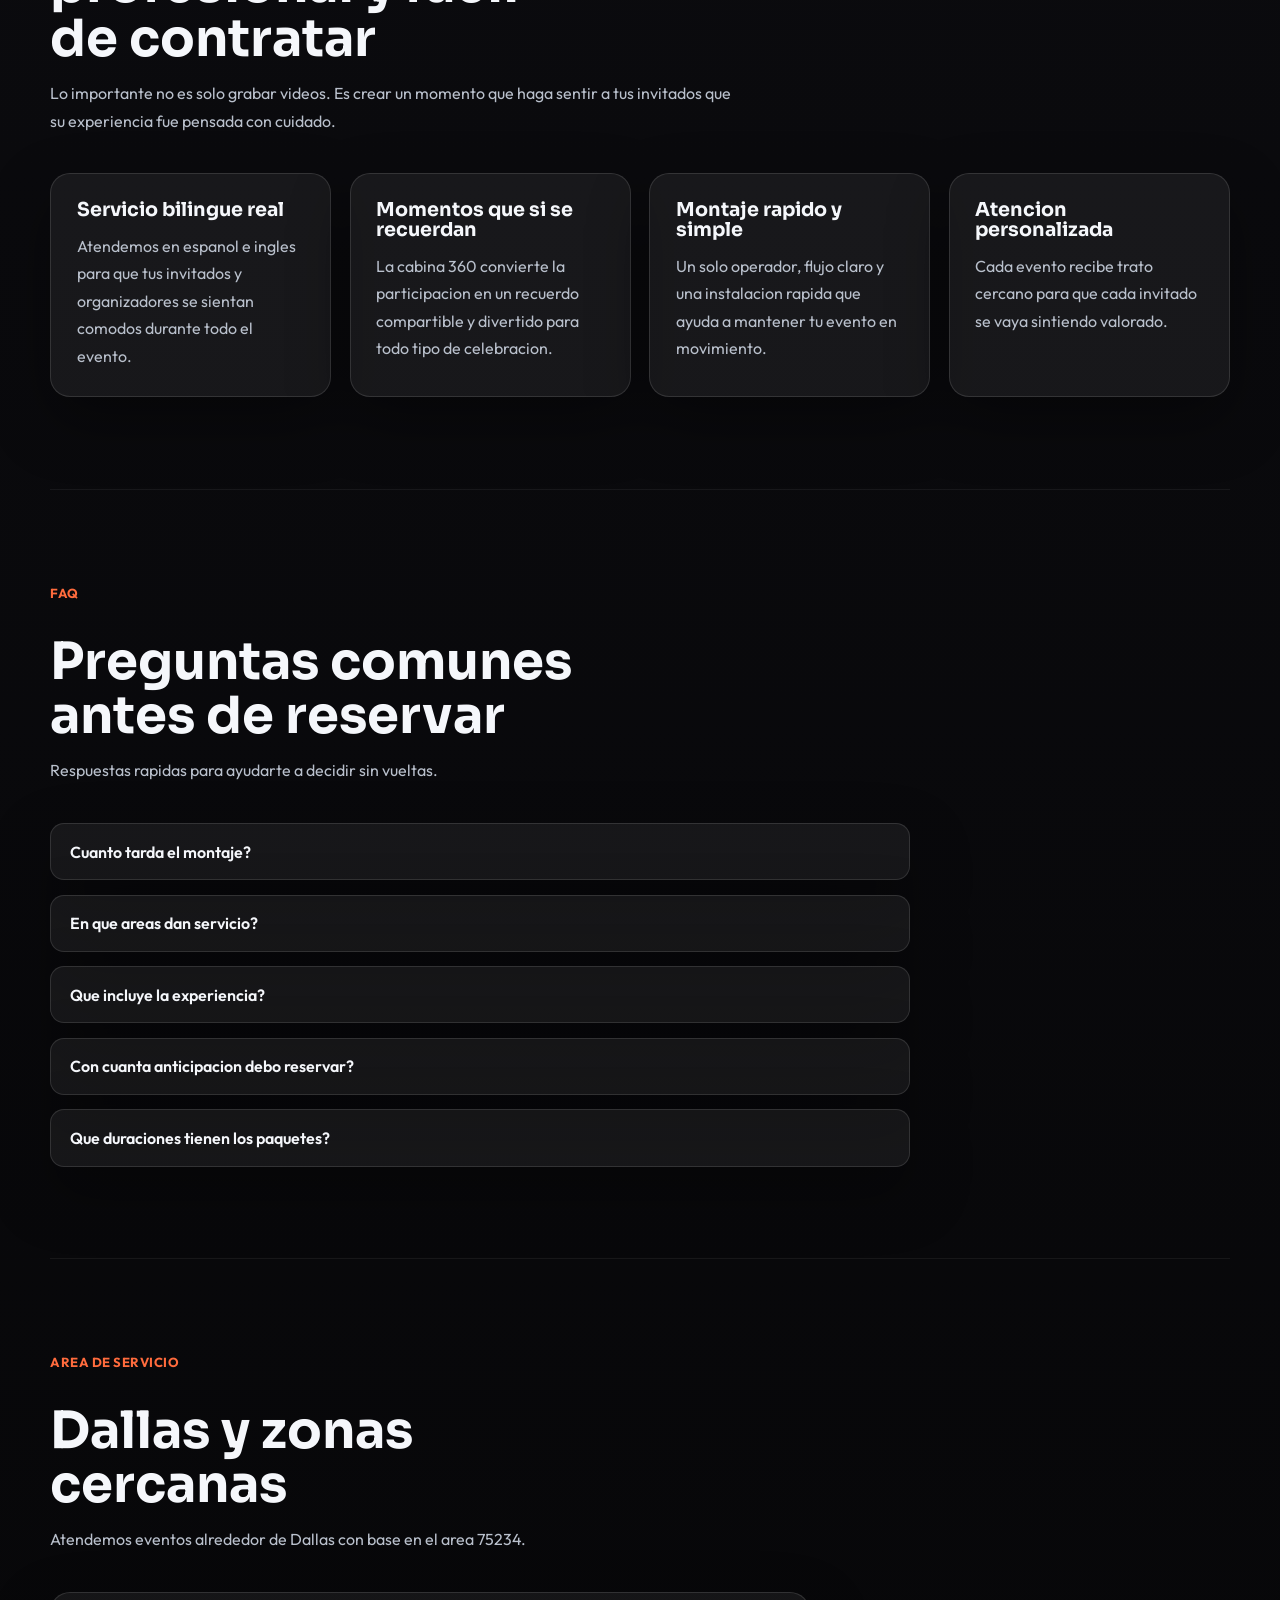
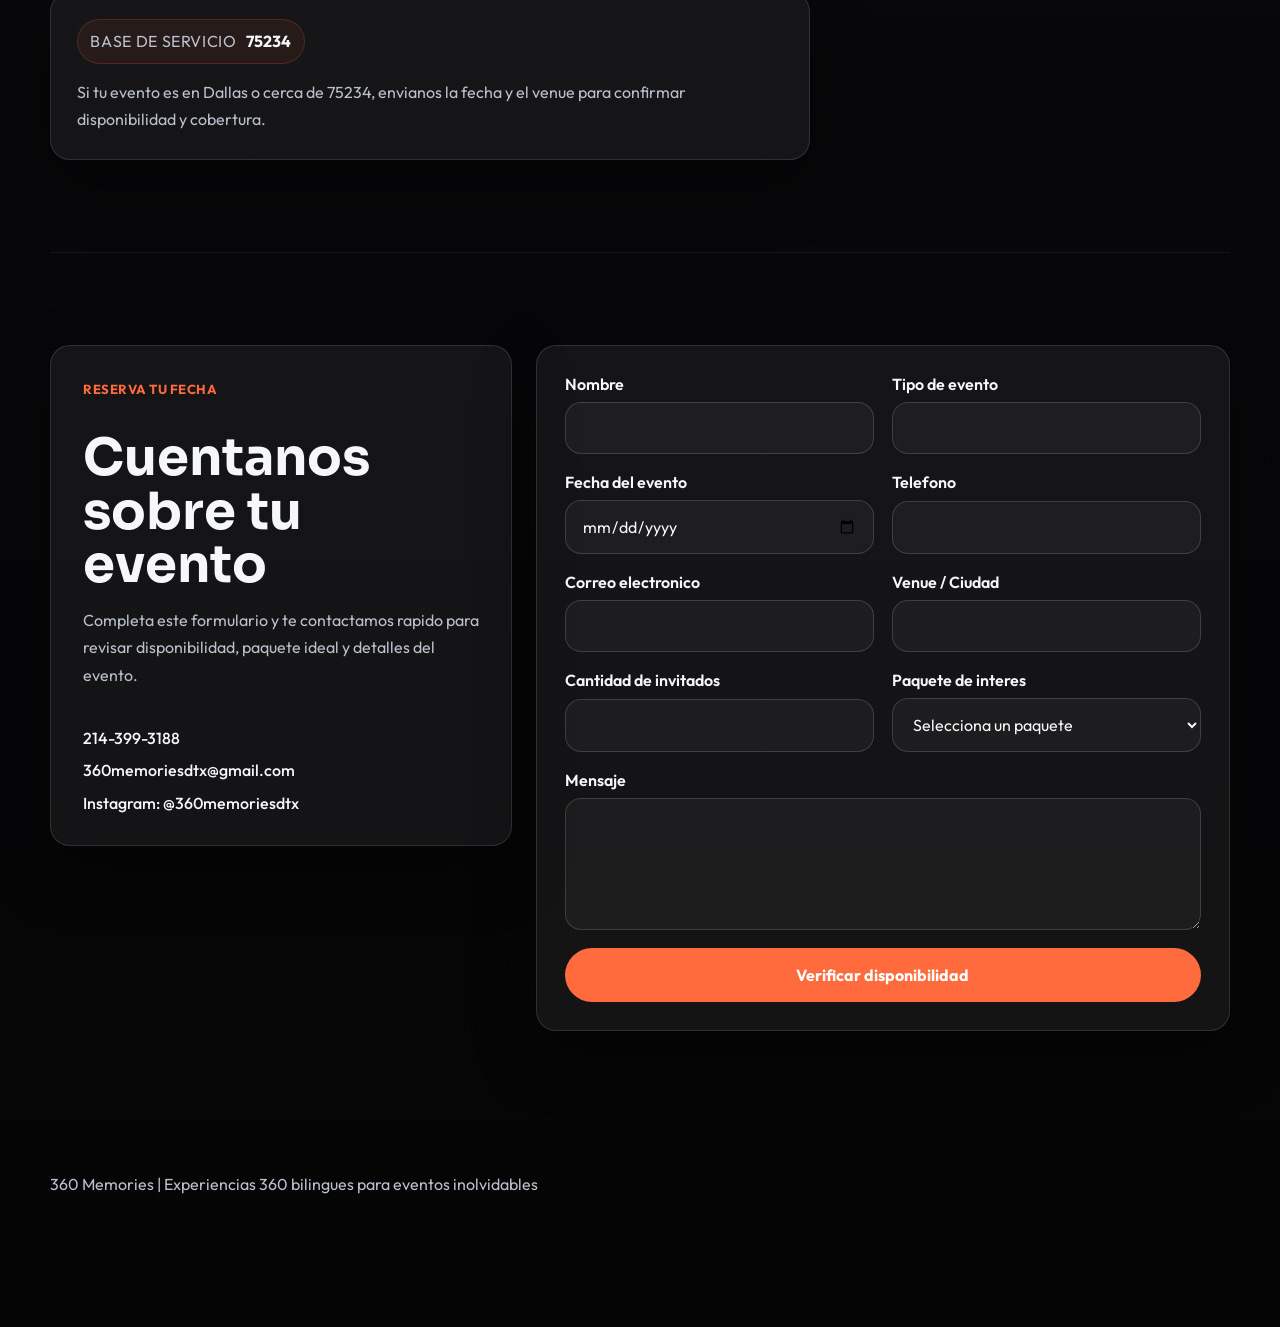
==== commit f4bcb421: "Add interactive experience customizer" ====
--- a/index.html
+++ b/index.html
@@ -158,6 +158,58 @@
           </div>
         </section>
 
+        <section class="section" id="experience-customizer">
+          <div class="section-heading">
+            <p class="eyebrow" data-i18n="customizerEyebrow"></p>
+            <h2 data-i18n="customizerTitle"></h2>
+            <p data-i18n="customizerIntro"></p>
+          </div>
+
+          <div class="customizer-layout">
+            <div class="customizer-controls">
+              <div class="control-group" data-control-group="event">
+                <p class="control-label" data-i18n="customizerEventLabel"></p>
+                <div class="control-options">
+                  <button type="button" class="control-chip is-active" data-preview-group="event" data-preview-value="wedding" data-i18n="customizerEventWedding"></button>
+                  <button type="button" class="control-chip" data-preview-group="event" data-preview-value="birthday" data-i18n="customizerEventBirthday"></button>
+                  <button type="button" class="control-chip" data-preview-group="event" data-preview-value="corporate" data-i18n="customizerEventCorporate"></button>
+                </div>
+              </div>
+
+              <div class="control-group" data-control-group="overlay">
+                <p class="control-label" data-i18n="customizerOverlayLabel"></p>
+                <div class="control-options">
+                  <button type="button" class="control-chip is-active" data-preview-group="overlay" data-preview-value="minimal" data-i18n="customizerOverlayMinimal"></button>
+                  <button type="button" class="control-chip" data-preview-group="overlay" data-preview-value="elegant" data-i18n="customizerOverlayElegant"></button>
+                  <button type="button" class="control-chip" data-preview-group="overlay" data-preview-value="party" data-i18n="customizerOverlayParty"></button>
+                </div>
+              </div>
+
+              <div class="control-group" data-control-group="theme">
+                <p class="control-label" data-i18n="customizerThemeLabel"></p>
+                <div class="control-options">
+                  <button type="button" class="control-chip is-active" data-preview-group="theme" data-preview-value="warm" data-i18n="customizerThemeWarm"></button>
+                  <button type="button" class="control-chip" data-preview-group="theme" data-preview-value="dark" data-i18n="customizerThemeDark"></button>
+                  <button type="button" class="control-chip" data-preview-group="theme" data-preview-value="bright" data-i18n="customizerThemeBright"></button>
+                </div>
+              </div>
+            </div>
+
+            <div class="phone-preview-shell">
+              <div class="phone-preview-frame">
+                <div class="phone-preview-screen">
+                  <img
+                    id="experience-preview-image"
+                    src="images/preview-wedding-minimal-warm.svg"
+                    alt="Phone preview of a 360 booth wedding experience"
+                    loading="lazy"
+                  />
+                </div>
+              </div>
+            </div>
+          </div>
+        </section>
+
         <section class="section" id="value">
           <div class="section-heading">
             <p class="eyebrow" data-i18n="valueEyebrow"></p>
--- a/styles.css
+++ b/styles.css
@@ -496,6 +496,106 @@
 
 .gallery-tile.wide {
   grid-column: span 2;
+}
+
+.customizer-layout {
+  display: grid;
+  grid-template-columns: 0.9fr 1.1fr;
+  gap: 1.5rem;
+  align-items: center;
+}
+
+.customizer-controls,
+.phone-preview-frame {
+  border: 1px solid var(--line);
+  background: var(--surface);
+  box-shadow: var(--shadow);
+}
+
+.customizer-controls {
+  display: grid;
+  gap: 1.2rem;
+  padding: 2rem;
+  border-radius: var(--radius-md);
+}
+
+.control-group {
+  display: grid;
+  gap: 0.8rem;
+}
+
+.control-label {
+  color: var(--text);
+  font-size: 0.92rem;
+  font-weight: 700;
+}
+
+.control-options {
+  display: flex;
+  flex-wrap: wrap;
+  gap: 0.75rem;
+}
+
+.control-chip {
+  border: 1px solid var(--line);
+  background: rgba(255, 255, 255, 0.03);
+  color: var(--muted);
+  min-height: 46px;
+  padding: 0.75rem 1rem;
+  border-radius: 999px;
+  font-weight: 600;
+  cursor: pointer;
+  transition:
+    color 320ms ease,
+    background 320ms ease,
+    border-color 320ms ease,
+    transform 320ms ease;
+}
+
+.control-chip:hover,
+.control-chip:focus-visible {
+  color: var(--text);
+  border-color: rgba(255, 107, 61, 0.3);
+  transform: translateY(-1px);
+}
+
+.control-chip.is-active {
+  background: var(--accent);
+  border-color: transparent;
+  color: #ffffff;
+}
+
+.phone-preview-shell {
+  display: flex;
+  justify-content: center;
+}
+
+.phone-preview-frame {
+  width: min(100%, 360px);
+  padding: 0.85rem;
+  border-radius: 36px;
+  background:
+    linear-gradient(180deg, rgba(255, 255, 255, 0.08), rgba(255, 255, 255, 0.03)),
+    #101014;
+}
+
+.phone-preview-screen {
+  overflow: hidden;
+  aspect-ratio: 9 / 18.5;
+  border-radius: 28px;
+  background: #0b0b0d;
+}
+
+.phone-preview-screen img {
+  width: 100%;
+  height: 100%;
+  object-fit: cover;
+  display: block;
+  transition: opacity 360ms ease;
+}
+
+.phone-preview-screen img.is-fading {
+  opacity: 0.35;
 }
 
 .value-grid {
@@ -691,6 +791,7 @@
 @media (max-width: 960px) {
   .hero,
   .gallery-layout,
+  .customizer-layout,
   .lead-section,
   .value-grid,
   .packages-grid {
@@ -774,6 +875,7 @@
 
   .packages-grid,
   .gallery-layout,
+  .customizer-layout,
   .value-grid,
   .faq-list,
   .lead-section {
@@ -806,6 +908,18 @@
     gap: 0.9rem;
   }
 
+  .customizer-controls {
+    padding: 1.25rem;
+  }
+
+  .phone-preview-shell {
+    order: -1;
+  }
+
+  .phone-preview-frame {
+    width: min(100%, 320px);
+  }
+
   .gallery-tile.wide {
     grid-column: auto;
   }
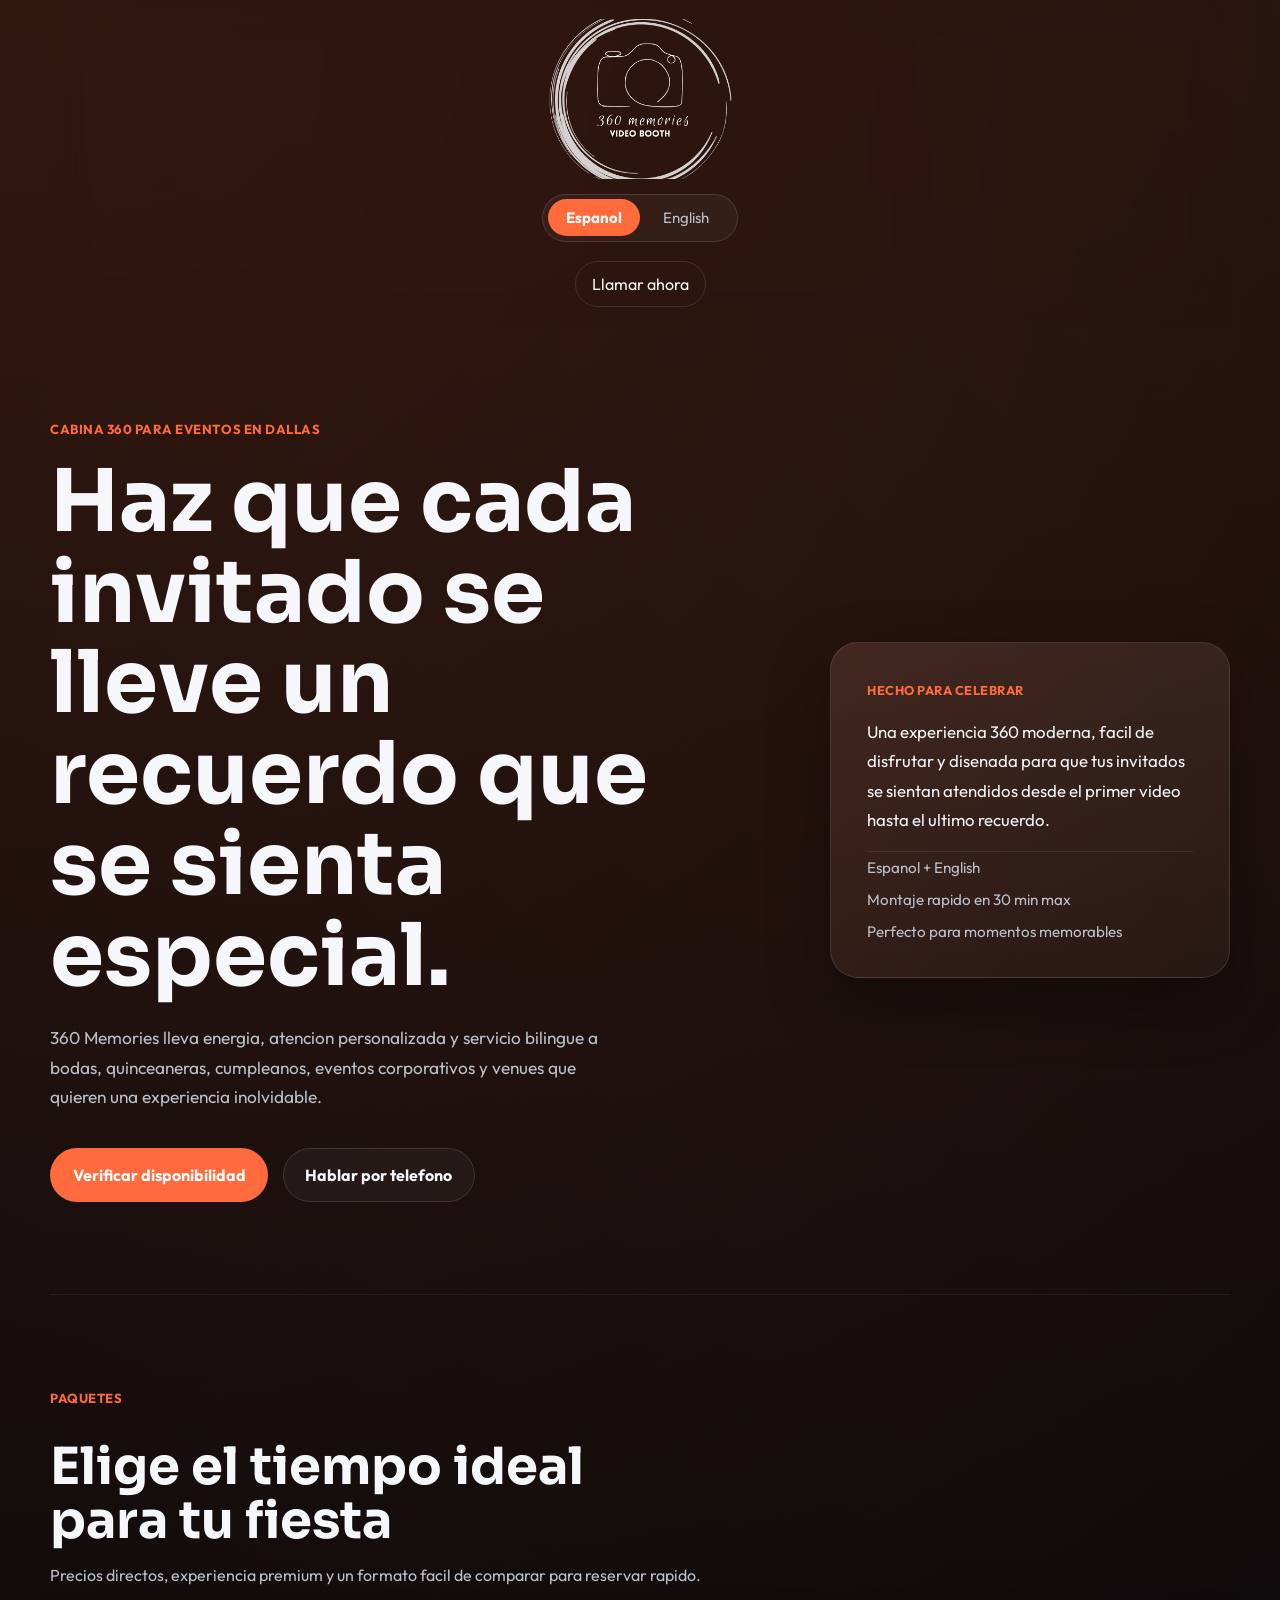
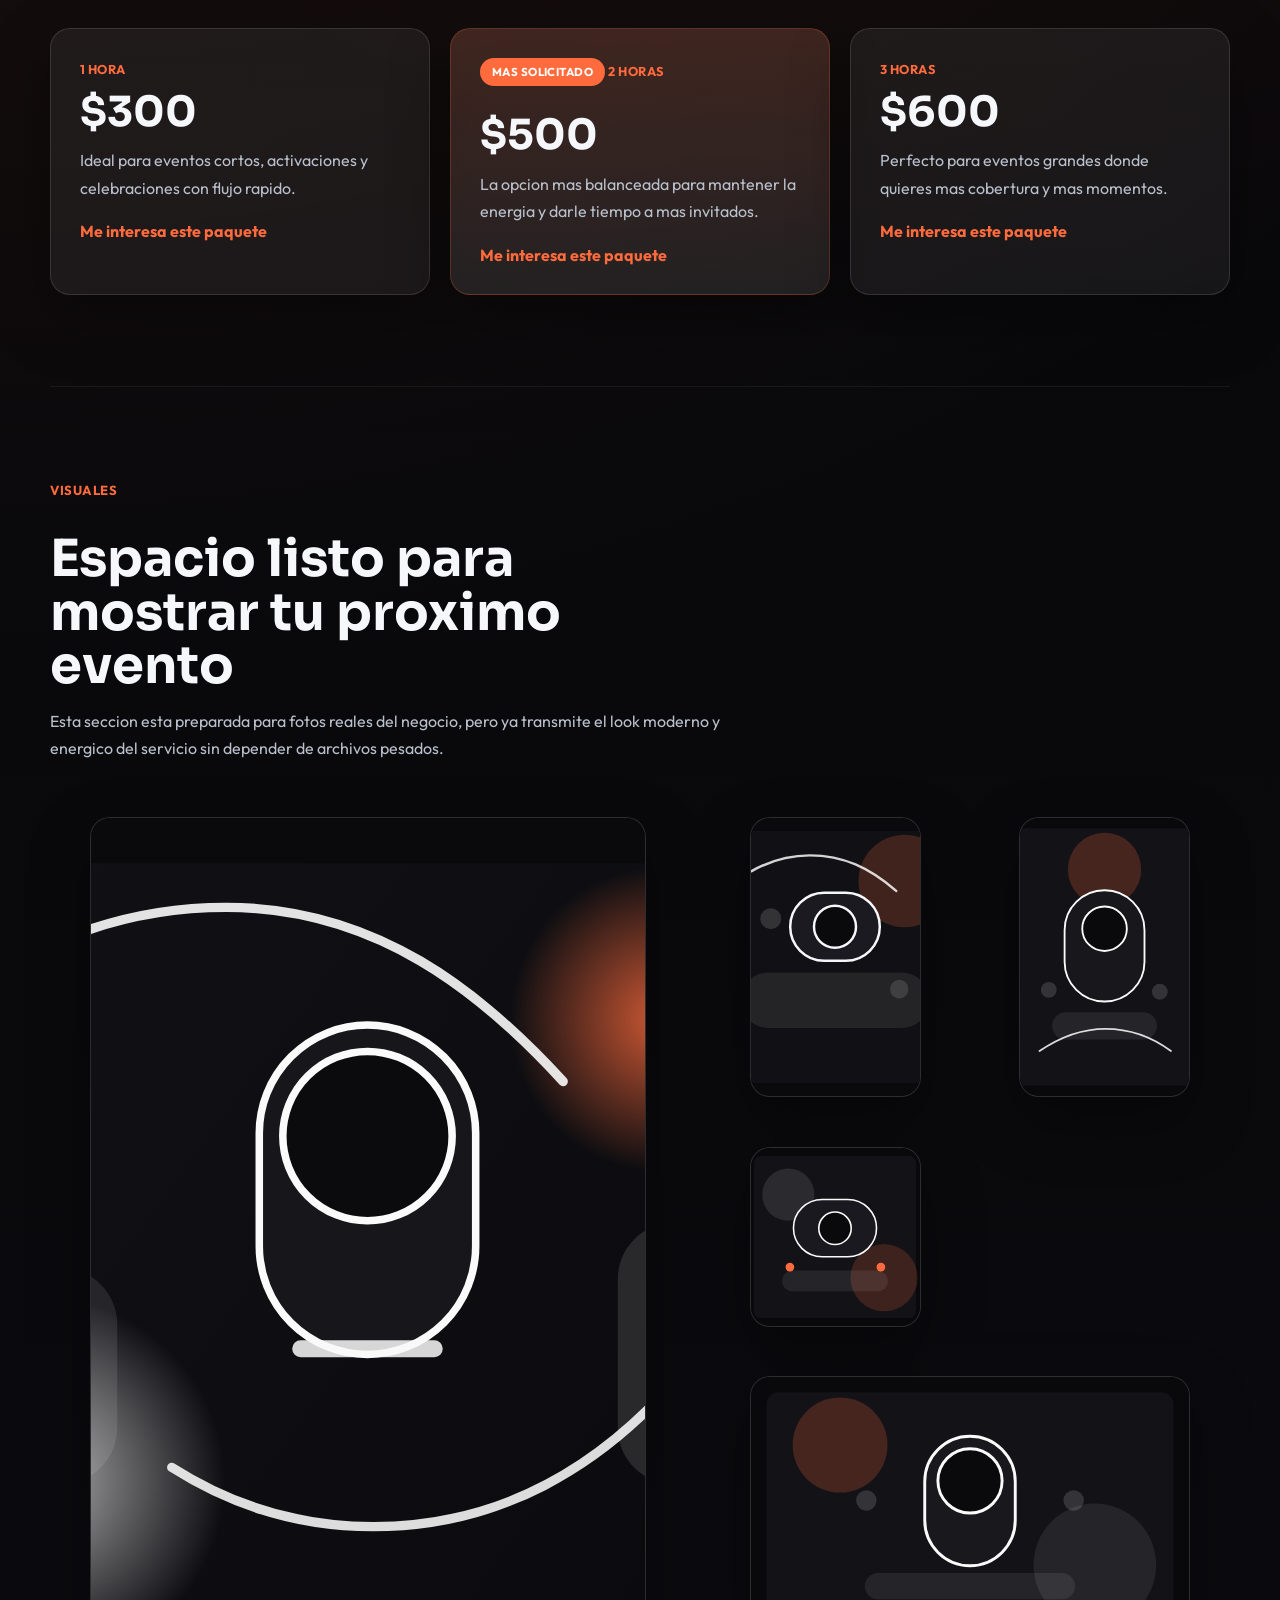
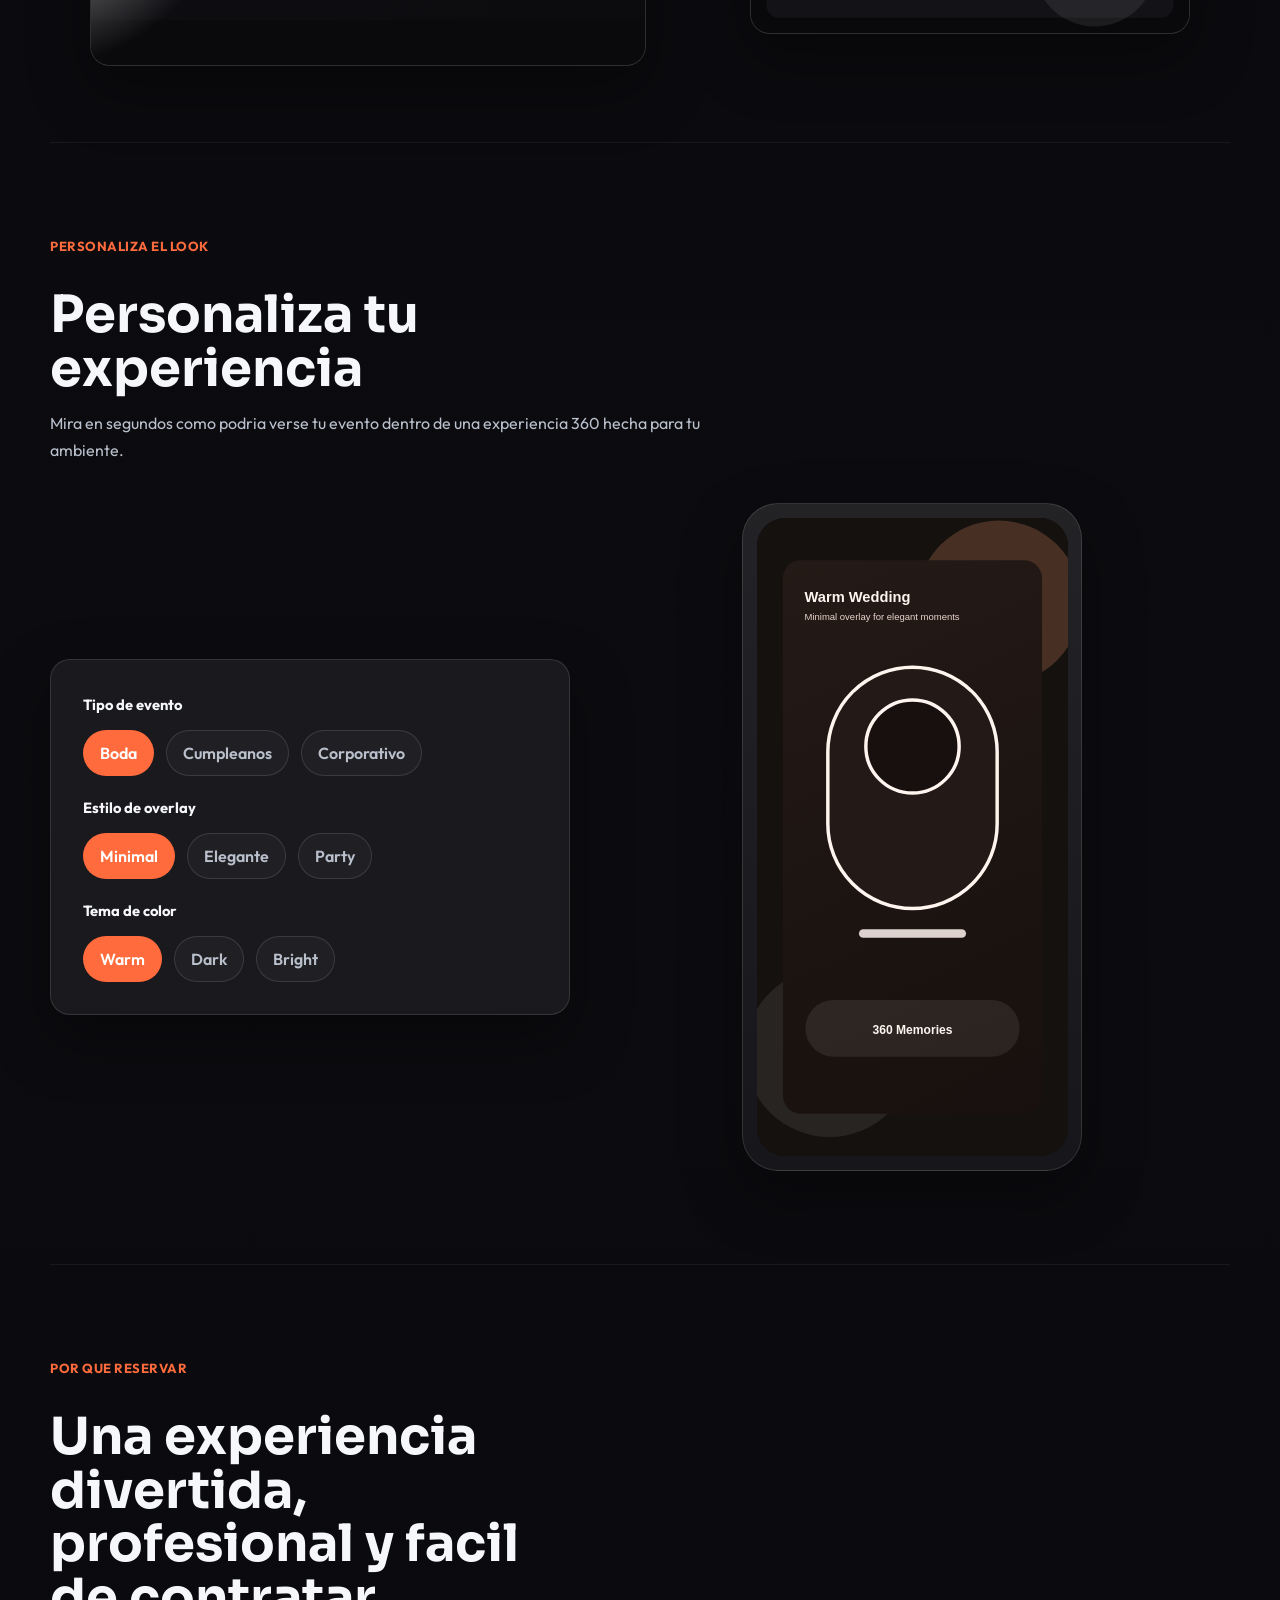
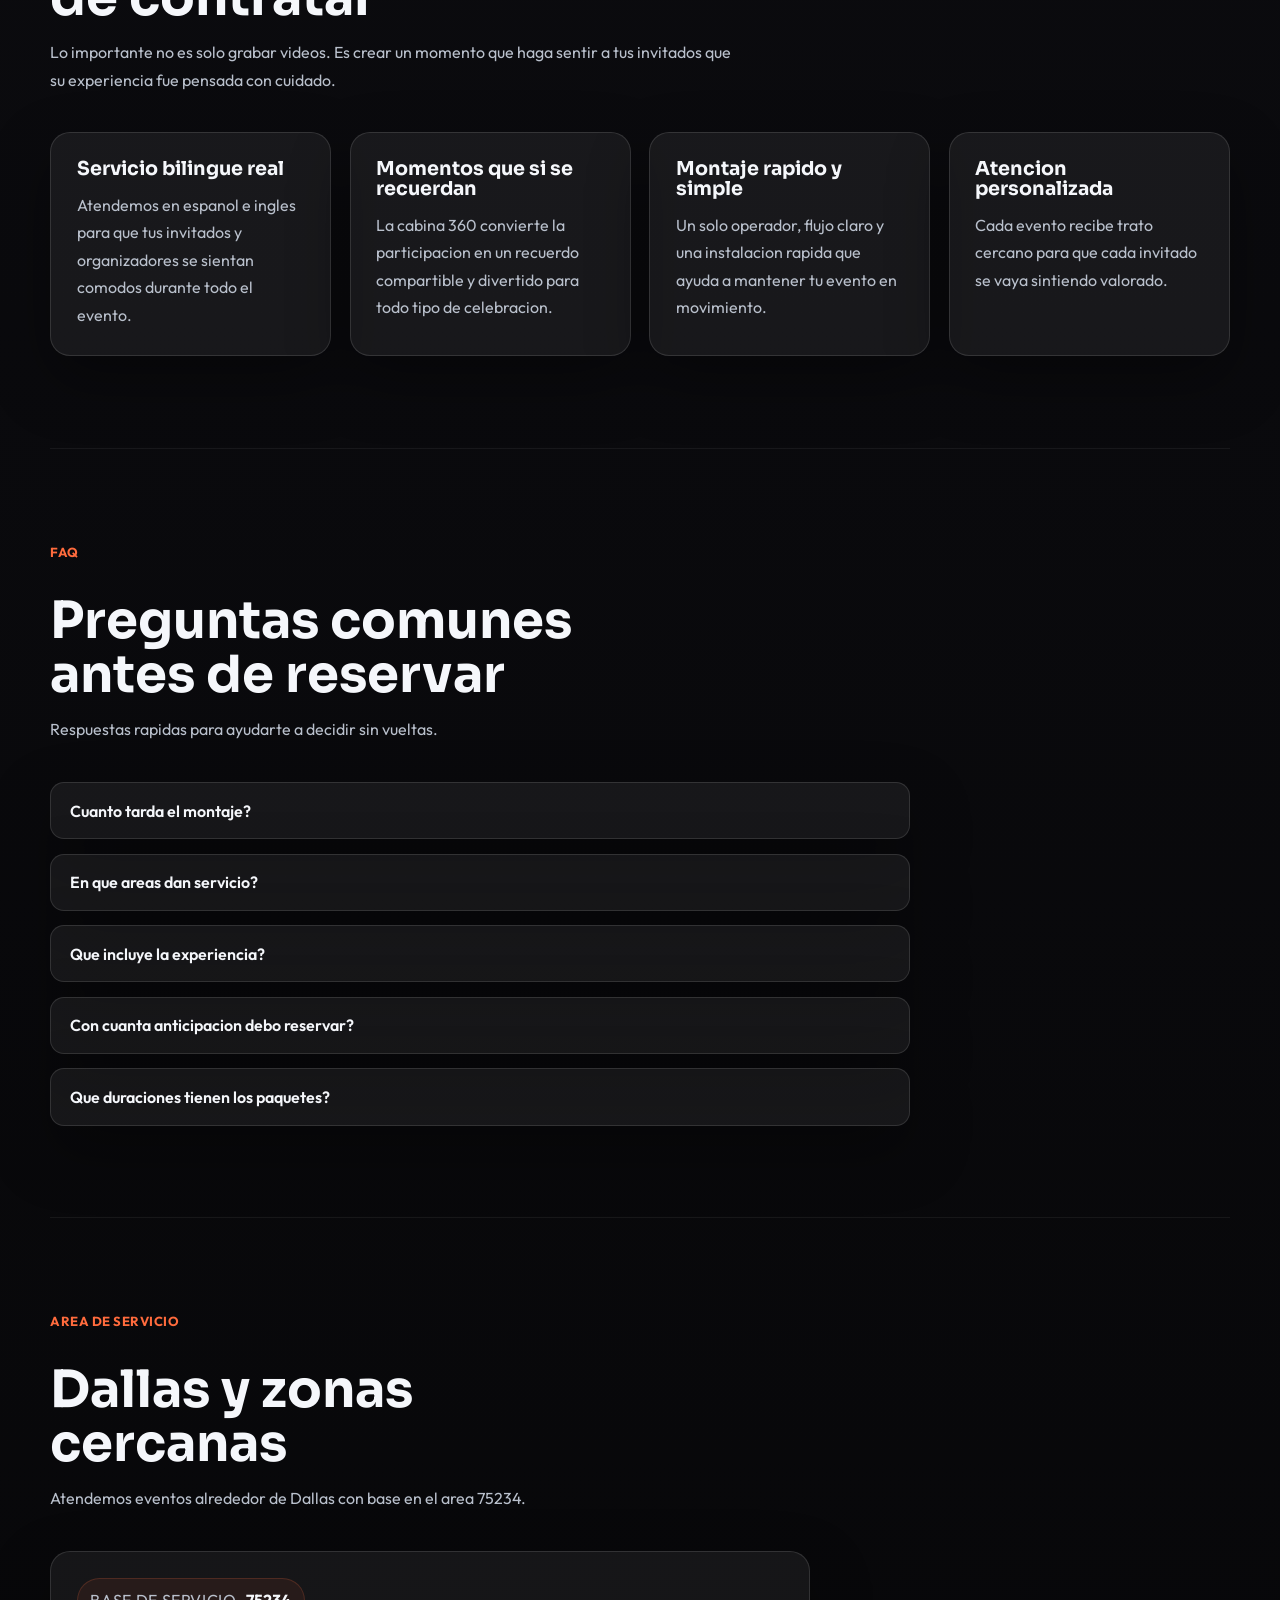
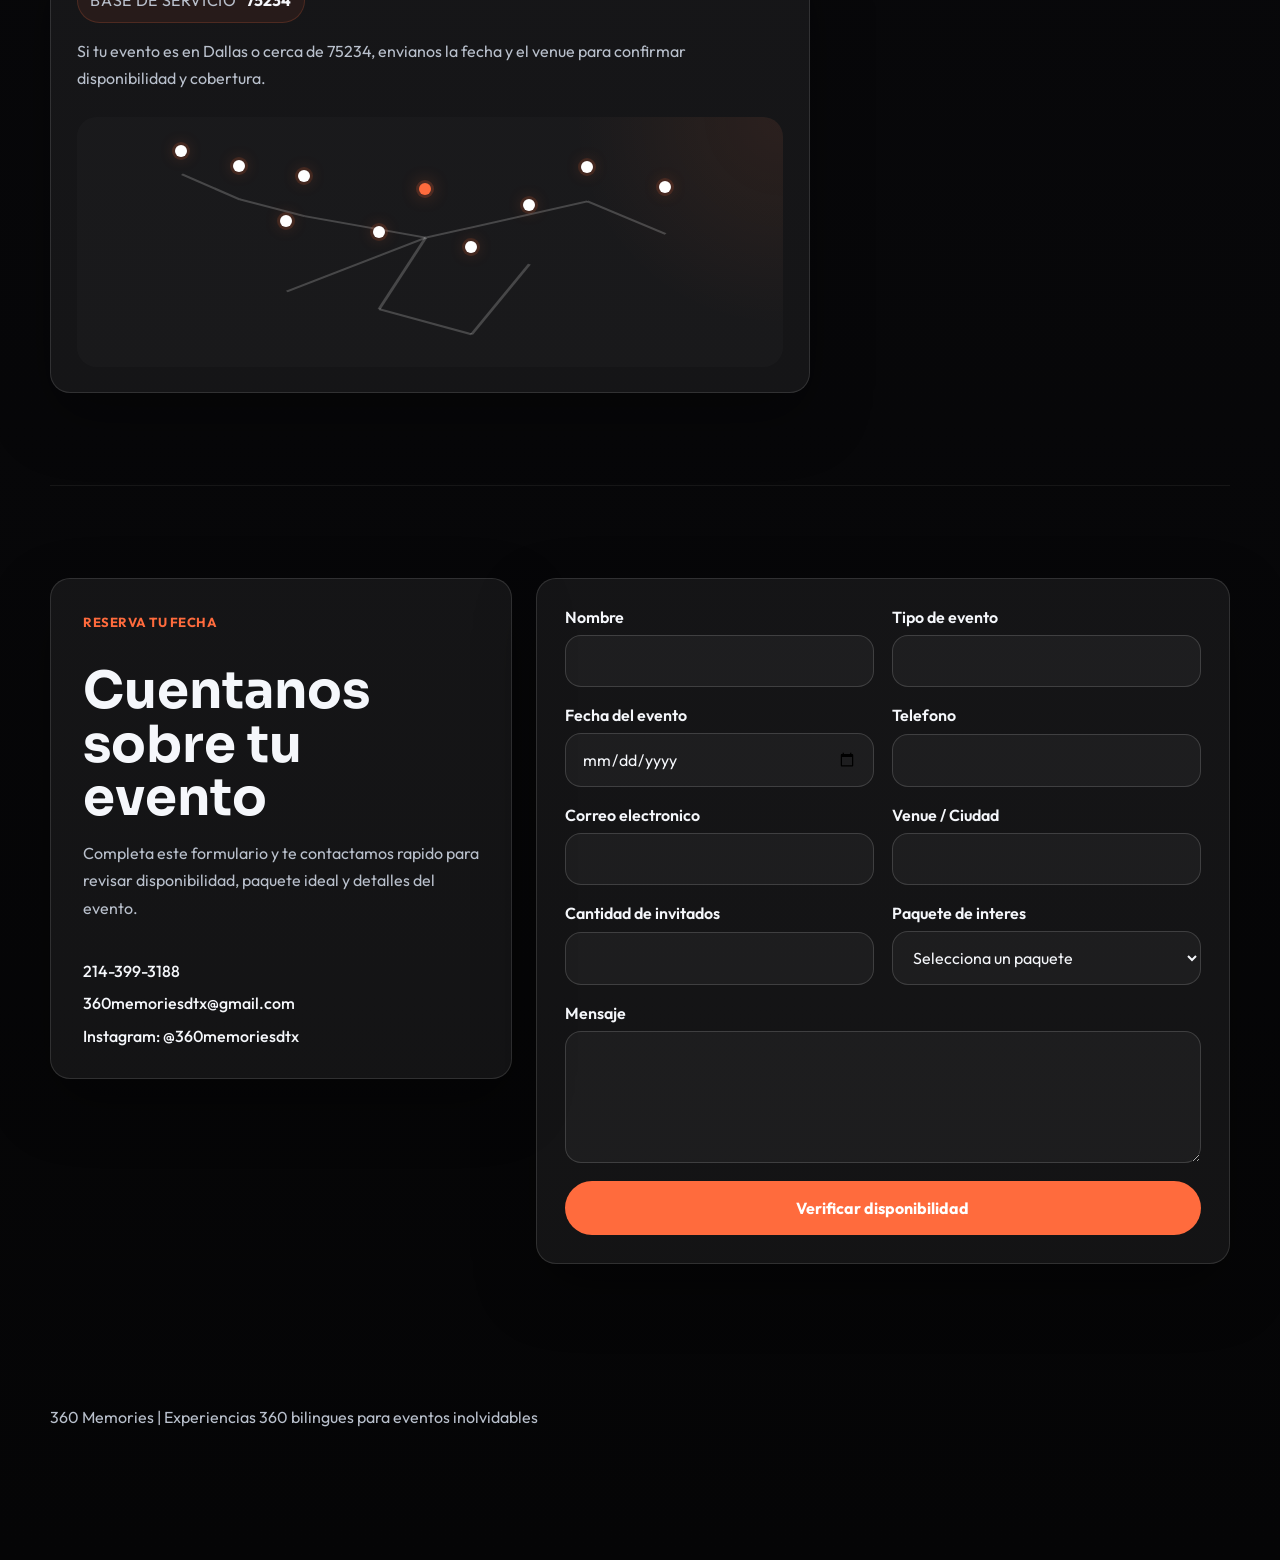
==== commit d28eaa5f: "Add animated service area constellation" ====
--- a/index.html
+++ b/index.html
@@ -281,6 +281,11 @@
               <strong data-config="serviceArea"></strong>
             </p>
             <p data-i18n="serviceBody"></p>
+            <div class="service-area-constellation" aria-label="Service area constellation map">
+              <svg class="constellation-lines" viewBox="0 0 100 60" preserveAspectRatio="none" aria-hidden="true"></svg>
+              <div class="constellation-stars"></div>
+              <div class="constellation-tooltip" role="status" aria-live="polite"></div>
+            </div>
           </div>
         </section>
 
--- a/styles.css
+++ b/styles.css
@@ -568,10 +568,11 @@
 .phone-preview-shell {
   display: flex;
   justify-content: center;
+  margin: 0 auto;
 }
 
 .phone-preview-frame {
-  width: min(100%, 360px);
+  width: min(100%, 340px);
   padding: 0.85rem;
   border-radius: 36px;
   background:
@@ -641,6 +642,7 @@
 .service-area-card {
   max-width: 760px;
   padding: 1.6rem;
+  position: relative;
 }
 
 .zip-chip {
@@ -656,6 +658,91 @@
 
 .zip-chip strong {
   color: var(--text);
+}
+
+.service-area-constellation {
+  position: relative;
+  margin-top: 1.5rem;
+  min-height: 250px;
+  border-radius: var(--radius-md);
+  background:
+    radial-gradient(circle at top right, rgba(255, 107, 61, 0.08), transparent 28%),
+    rgba(255, 255, 255, 0.02);
+  overflow: hidden;
+}
+
+.constellation-lines,
+.constellation-stars {
+  position: absolute;
+  inset: 0;
+}
+
+.constellation-lines {
+  width: 100%;
+  height: 100%;
+}
+
+.constellation-line {
+  stroke: rgba(255, 255, 255, 0.2);
+  stroke-width: 0.45;
+}
+
+.service-star {
+  position: absolute;
+  width: 12px;
+  height: 12px;
+  margin-left: -6px;
+  margin-top: -6px;
+  border: 0;
+  padding: 0;
+  border-radius: 999px;
+  background: #ffffff;
+  box-shadow:
+    0 0 0 3px rgba(255, 107, 61, 0.14),
+    0 0 16px rgba(255, 107, 61, 0.28);
+  cursor: pointer;
+  transition:
+    transform 320ms ease,
+    box-shadow 320ms ease,
+    background 320ms ease;
+}
+
+.service-star.is-center {
+  background: var(--accent);
+  box-shadow:
+    0 0 0 3px rgba(255, 107, 61, 0.18),
+    0 0 18px rgba(255, 107, 61, 0.45);
+}
+
+.service-star:hover,
+.service-star:focus-visible,
+.service-star.is-active {
+  transform: scale(1.18);
+  box-shadow:
+    0 0 0 4px rgba(255, 107, 61, 0.2),
+    0 0 20px rgba(255, 107, 61, 0.5);
+}
+
+.constellation-tooltip {
+  position: absolute;
+  left: 0;
+  top: 0;
+  transform: translate(-50%, -140%);
+  padding: 0.45rem 0.65rem;
+  border-radius: 999px;
+  background: rgba(10, 10, 13, 0.92);
+  border: 1px solid rgba(255, 255, 255, 0.1);
+  color: var(--text);
+  font-size: 0.78rem;
+  font-weight: 600;
+  white-space: nowrap;
+  opacity: 0;
+  pointer-events: none;
+  transition: opacity 220ms ease;
+}
+
+.constellation-tooltip.is-visible {
+  opacity: 1;
 }
 
 .lead-section {
@@ -753,6 +840,17 @@
   font-weight: 800;
   box-shadow: 0 18px 30px rgba(0, 0, 0, 0.25);
   padding: 0 1.25rem;
+  transform: translateY(0);
+  opacity: 1;
+  transition:
+    transform 300ms ease,
+    opacity 300ms ease;
+}
+
+.mobile-sticky-cta.cta-hidden {
+  transform: translateY(120%);
+  opacity: 0;
+  pointer-events: none;
 }
 
 .thank-you-body {
@@ -908,16 +1006,27 @@
     gap: 0.9rem;
   }
 
+  .service-area-constellation {
+    min-height: 220px;
+  }
+
   .customizer-controls {
     padding: 1.25rem;
   }
 
   .phone-preview-shell {
     order: -1;
+    margin-bottom: 1.5rem;
   }
 
   .phone-preview-frame {
-    width: min(100%, 320px);
+    width: min(100%, 260px);
+    padding: 0.72rem;
+    border-radius: 32px;
+  }
+
+  .phone-preview-screen {
+    border-radius: 24px;
   }
 
   .gallery-tile.wide {
@@ -940,6 +1049,22 @@
 }
 
 @media (max-width: 480px) {
+  .phone-preview-shell {
+    margin-bottom: 1.25rem;
+  }
+
+  .phone-preview-frame {
+    width: min(100%, 232px);
+    padding: 0.62rem;
+    border-radius: 28px;
+  }
+
+  .phone-preview-screen {
+    border-radius: 21px;
+  }
+}
+
+@media (max-width: 480px) {
   .page-shell {
     width: min(calc(100% - 1rem), var(--max));
     padding-bottom: 8.75rem;
@@ -965,6 +1090,14 @@
   .mobile-sticky-cta {
     right: 0.75rem;
     left: 0.75rem;
+  }
+
+  .service-area-constellation {
+    min-height: 200px;
+  }
+
+  .constellation-line:nth-child(n + 8) {
+    display: none;
   }
 }
 
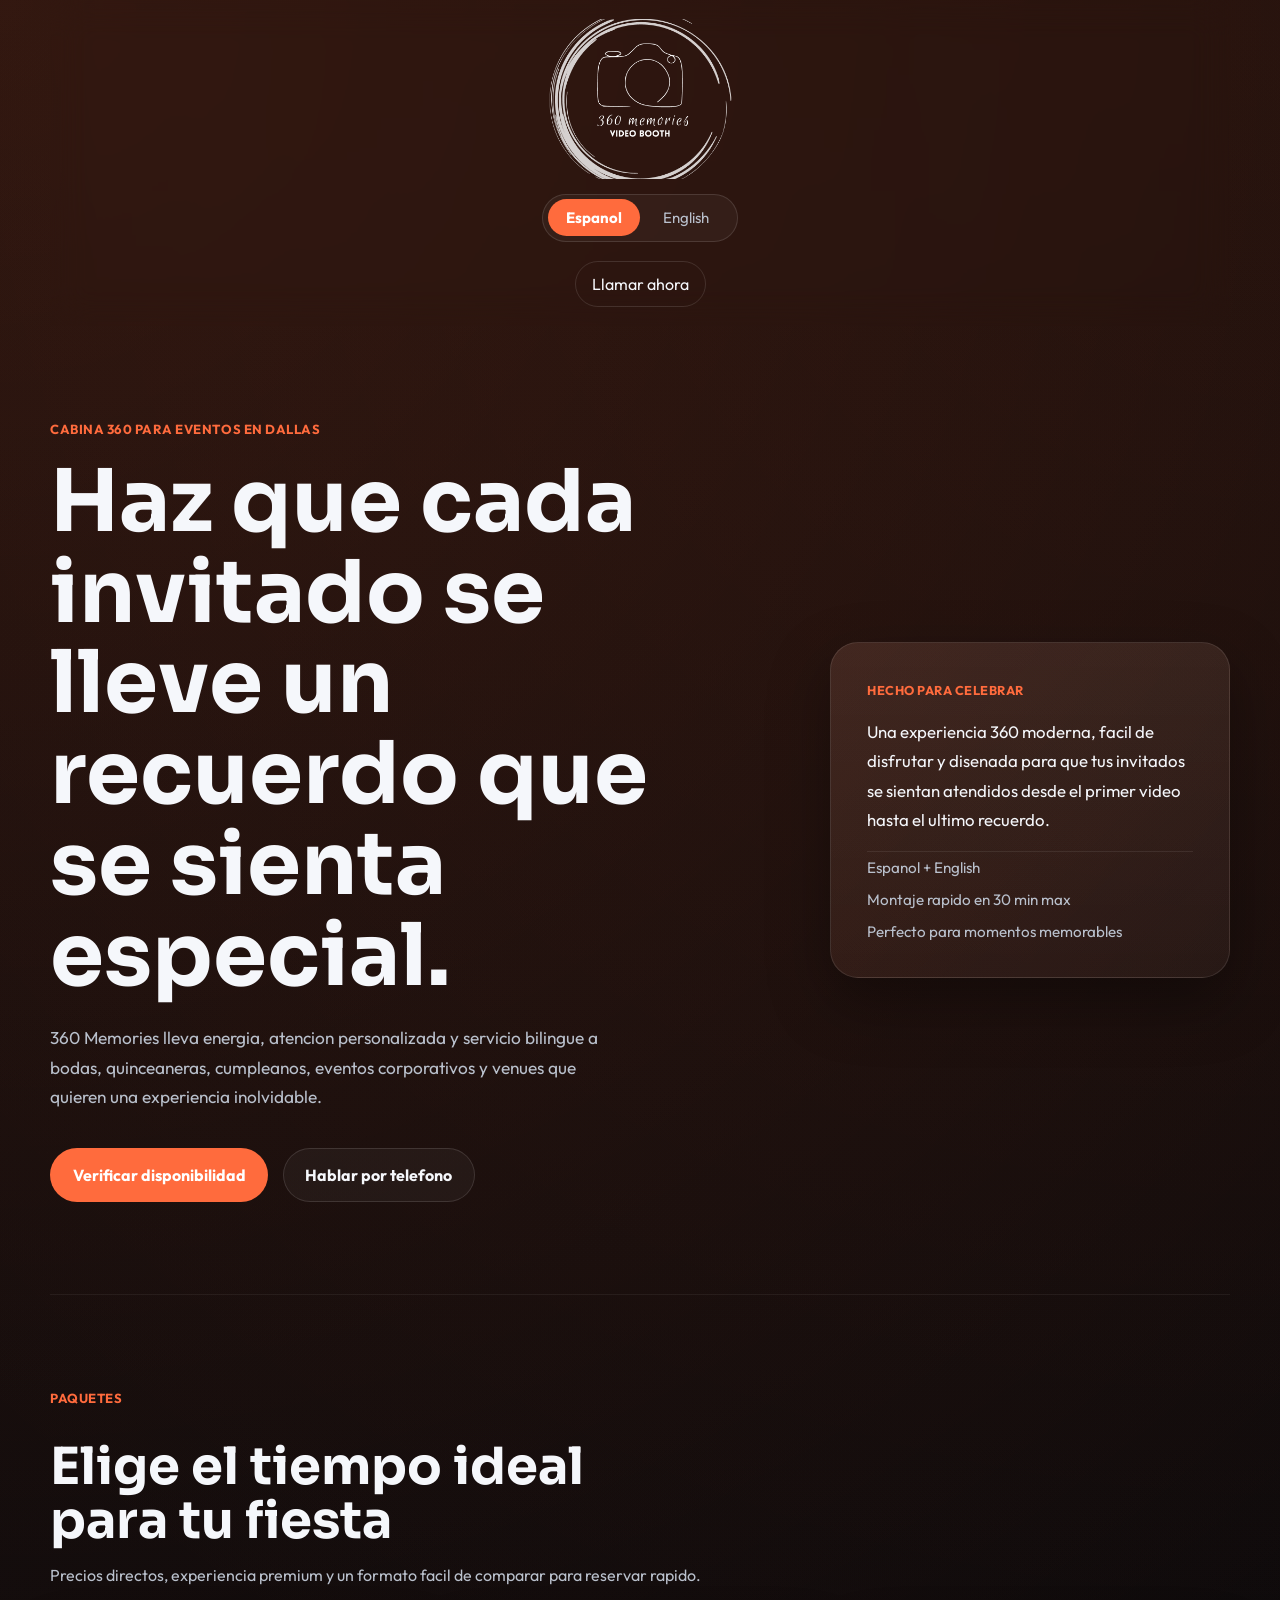
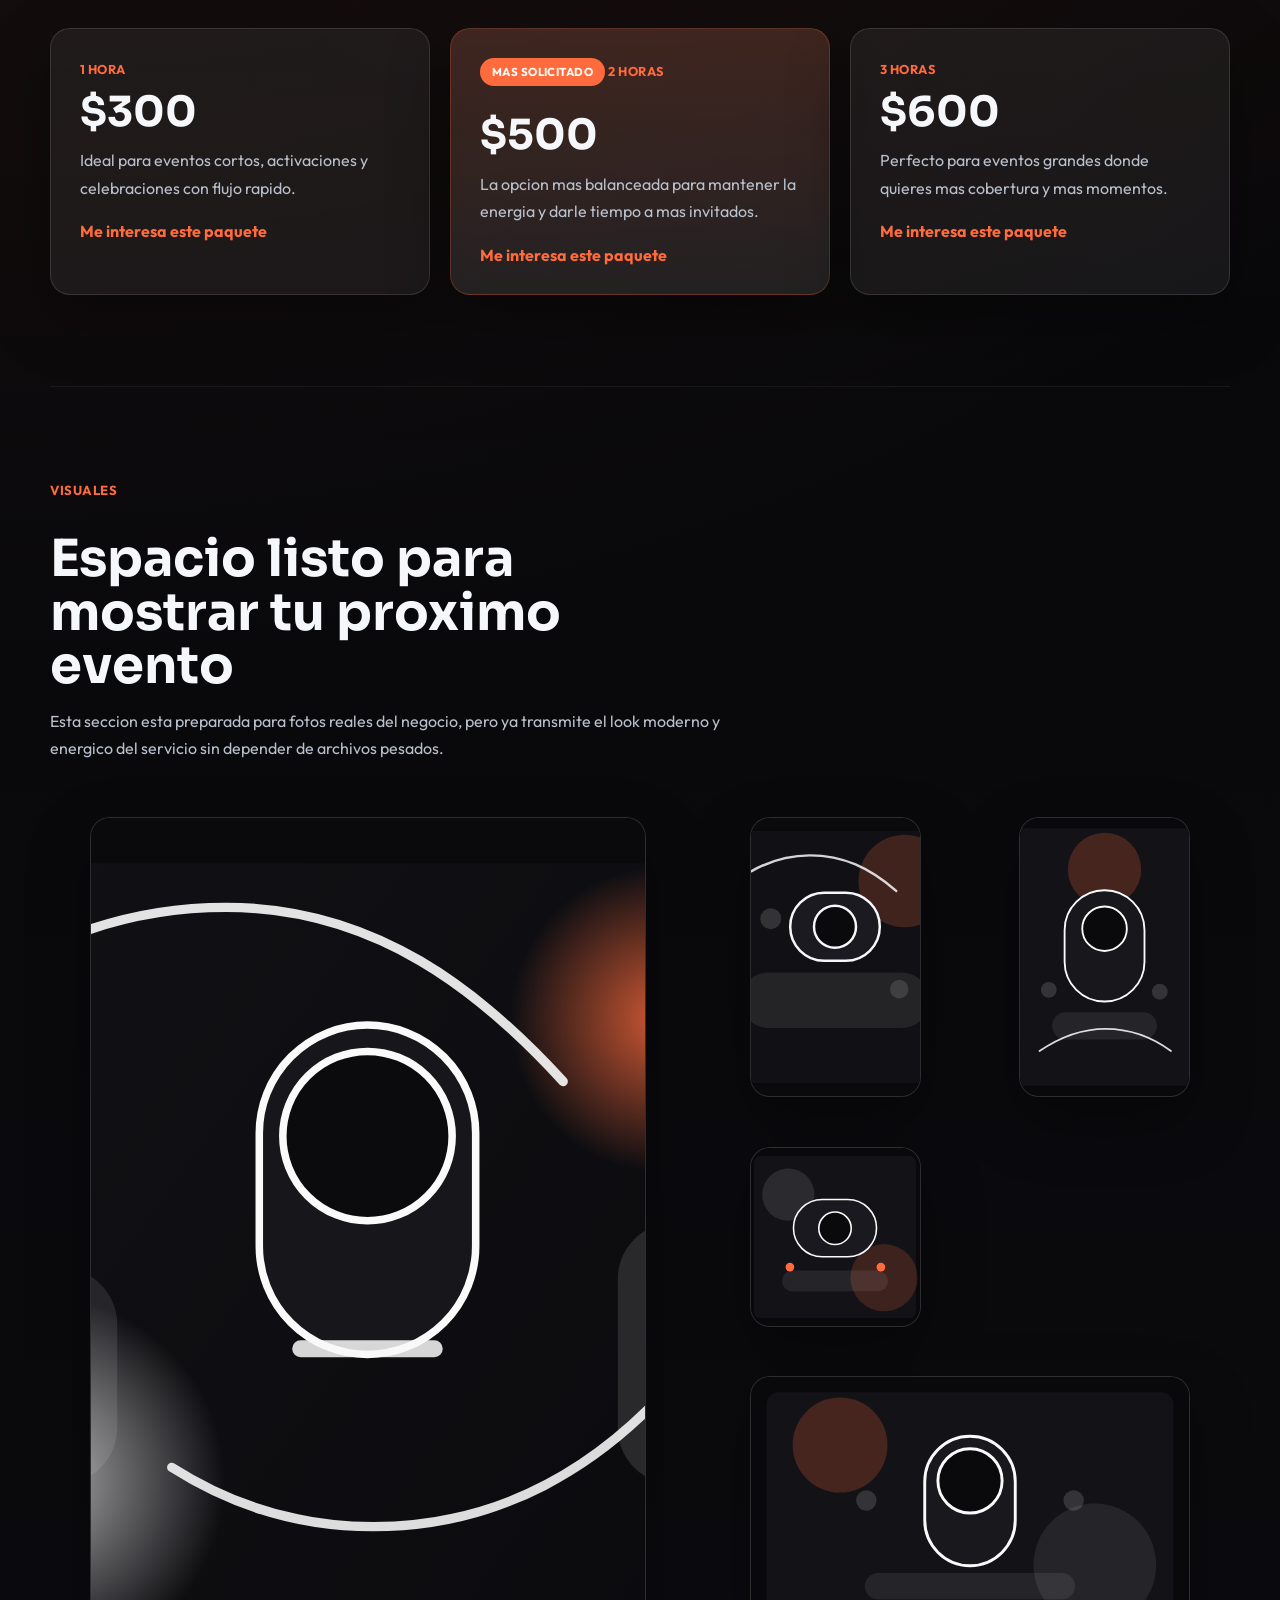
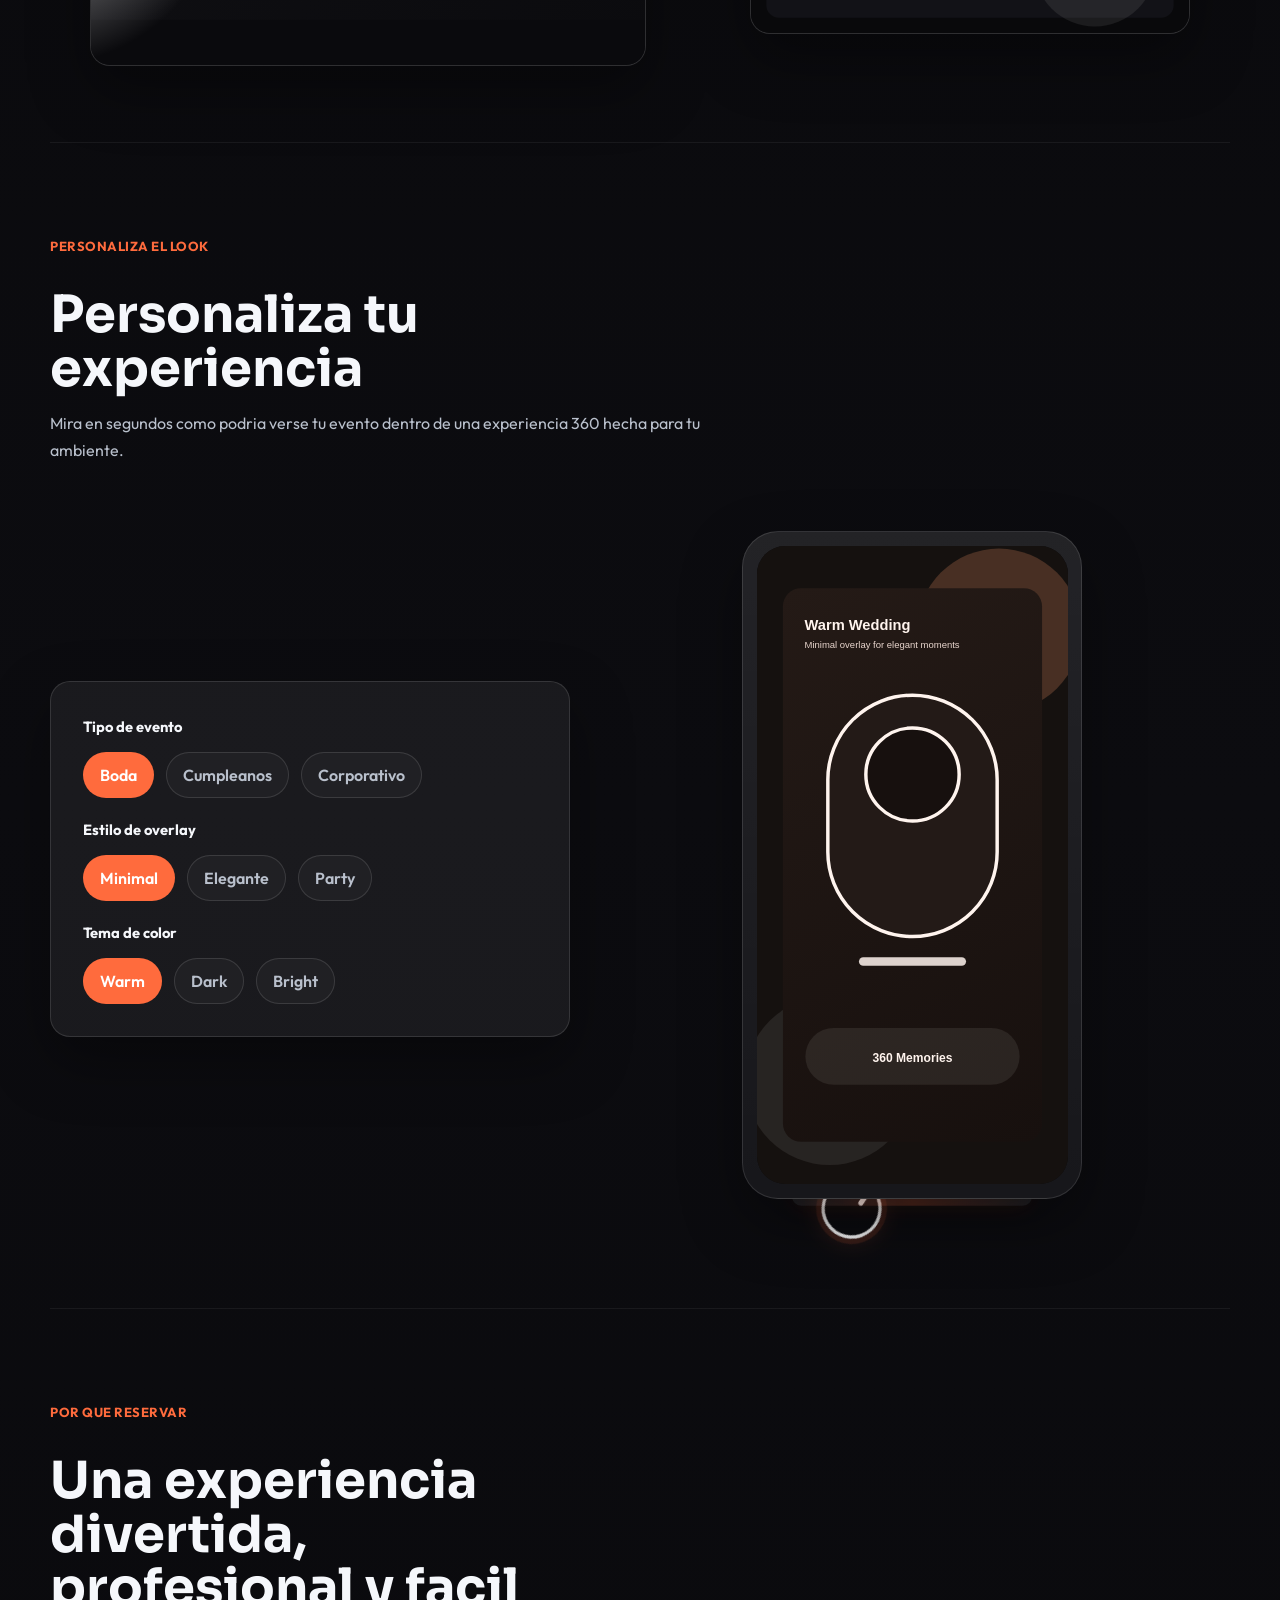
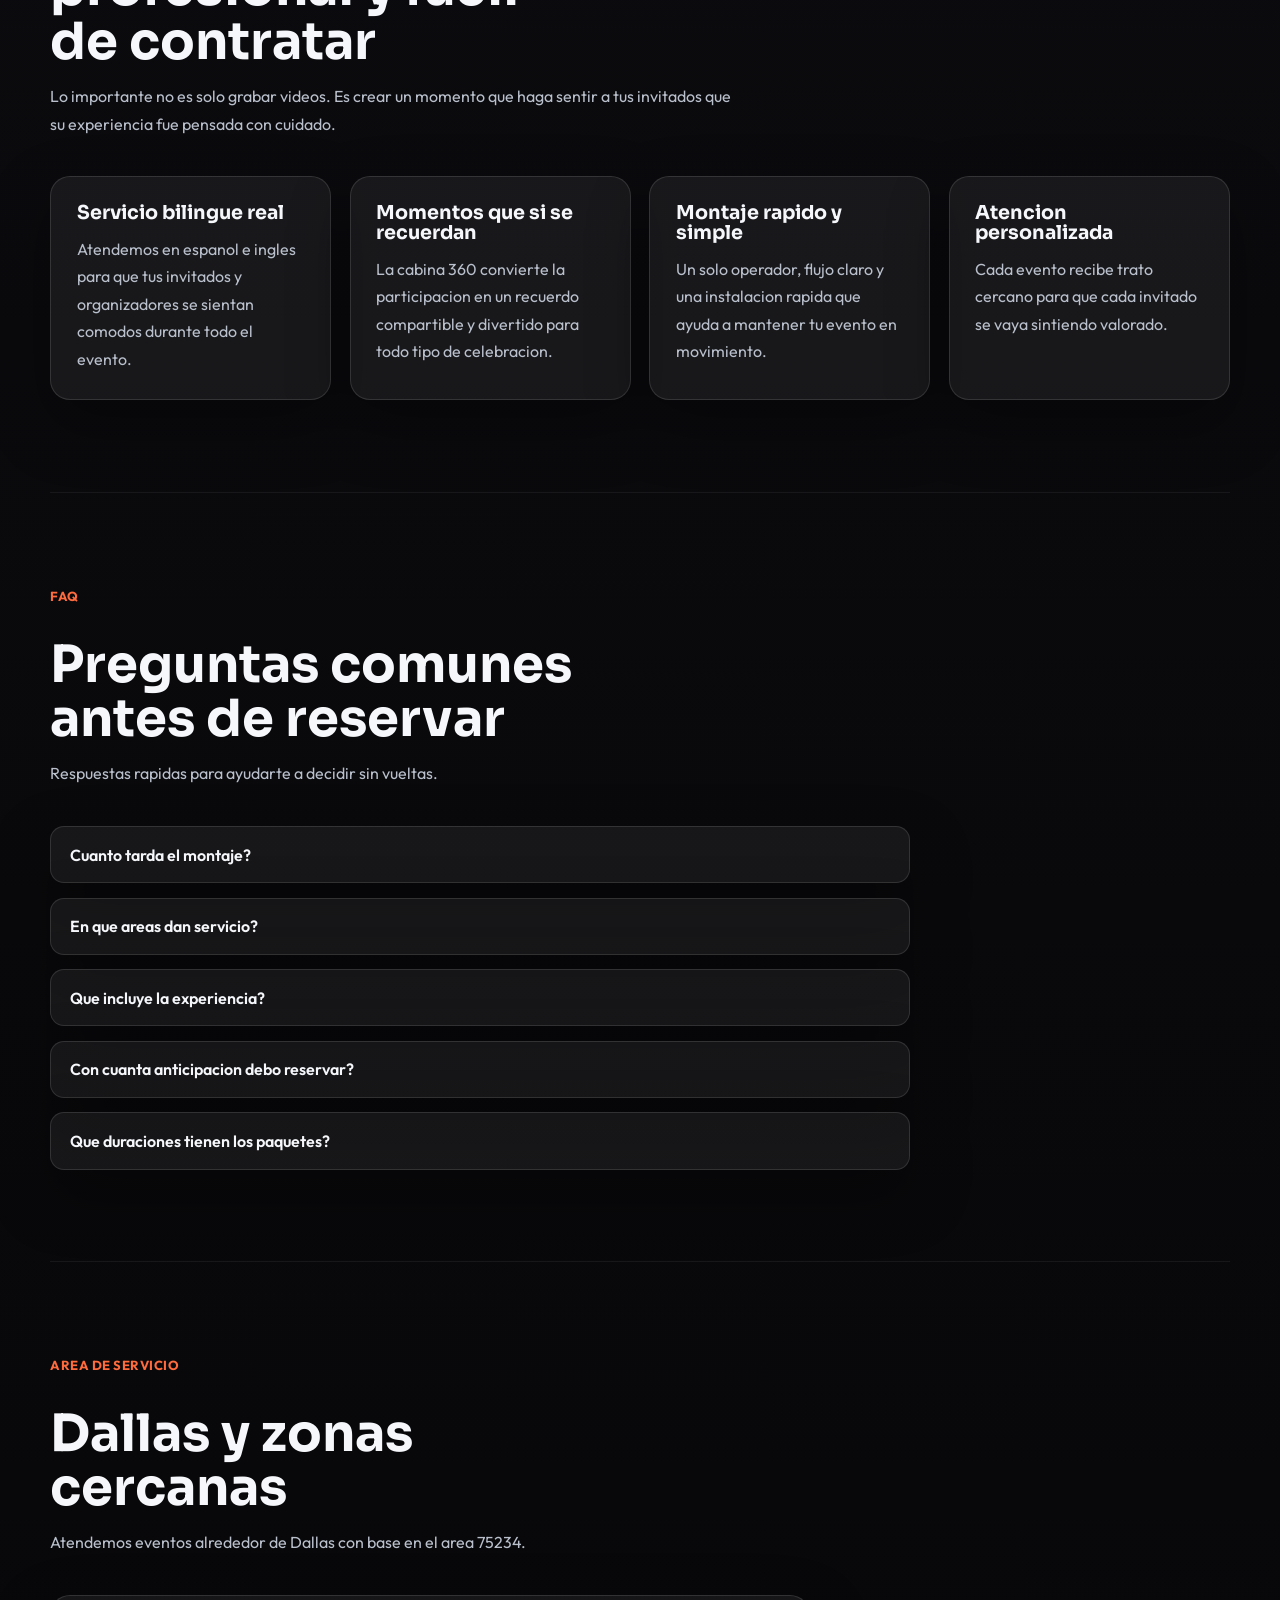
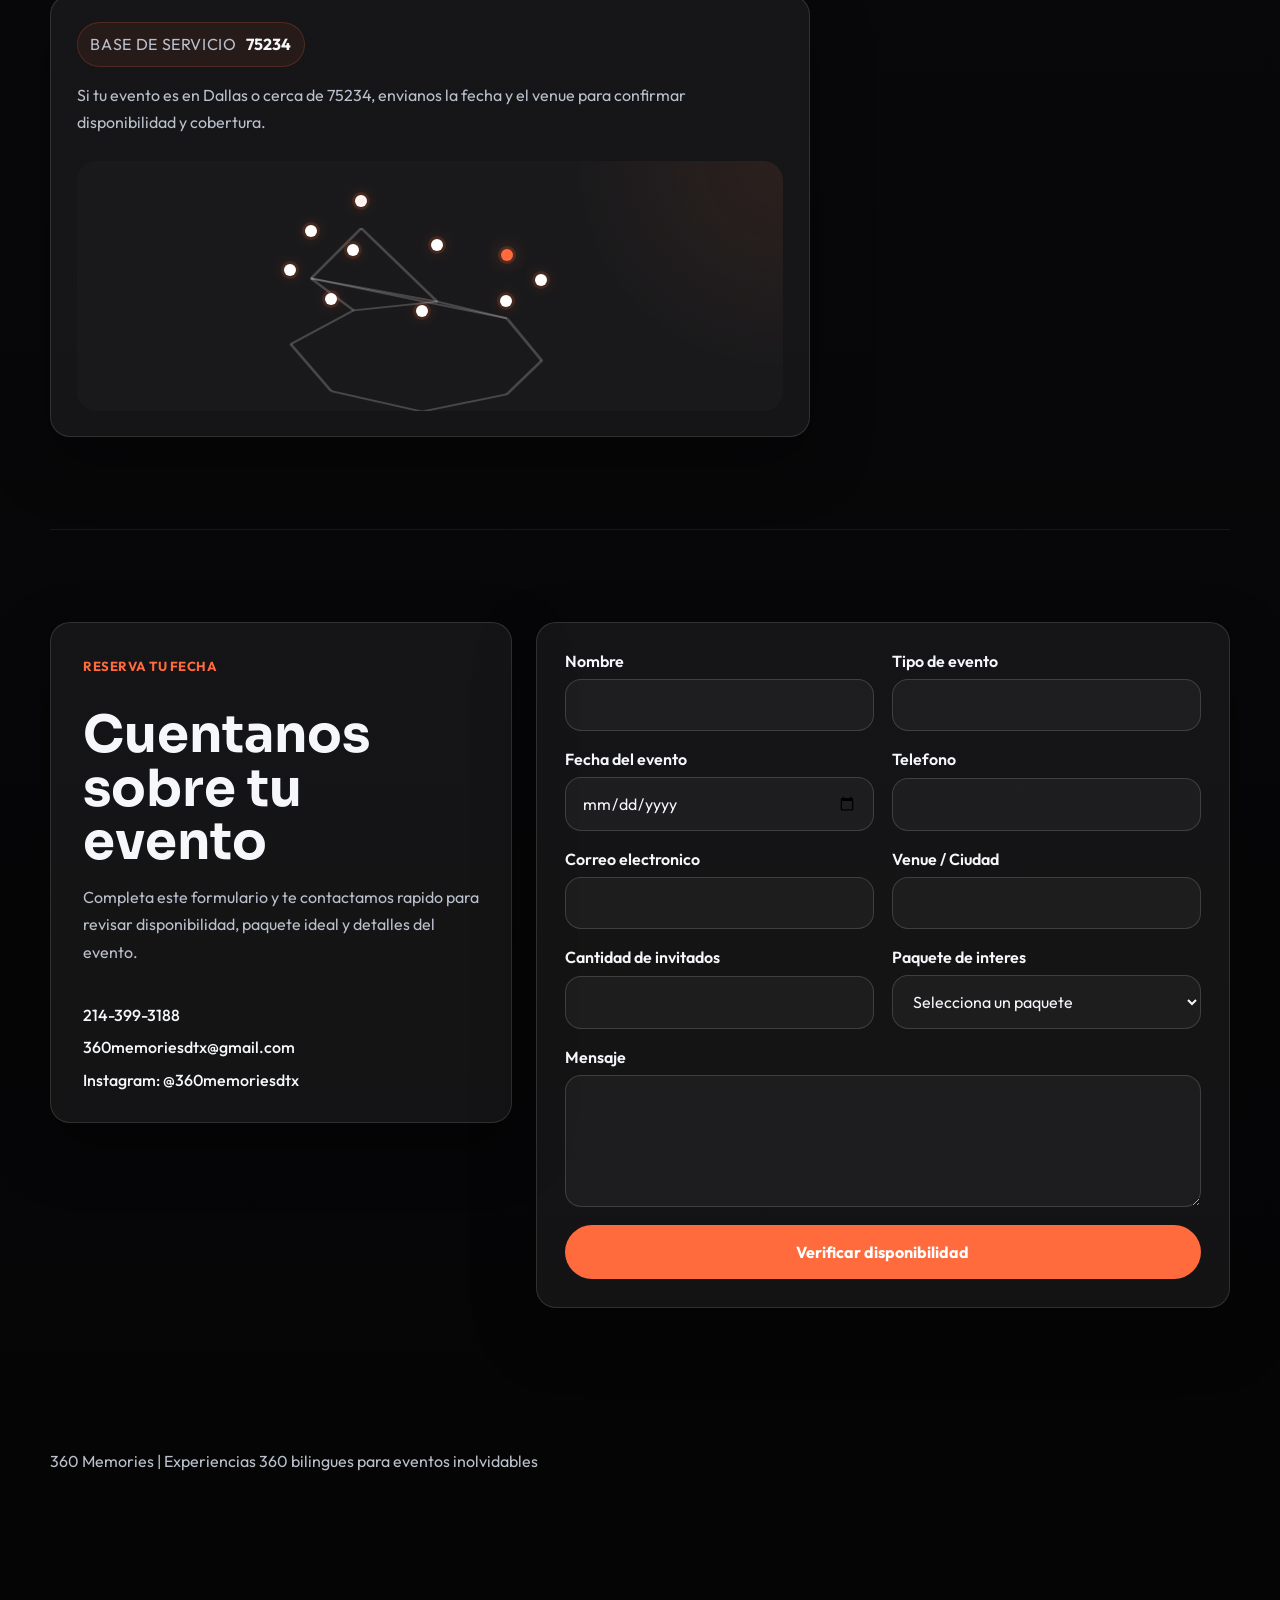
==== commit 7b5858be: "Move booth scroll animation to showcase" ====
--- a/index.html
+++ b/index.html
@@ -196,6 +196,13 @@
             </div>
 
             <div class="phone-preview-shell">
+              <div class="showcase-booth-visual" aria-hidden="true">
+                <div class="showcase-booth-arm-group">
+                  <span class="showcase-booth-arm"></span>
+                  <span class="showcase-booth-ring"></span>
+                </div>
+                <span class="showcase-booth-base"></span>
+              </div>
               <div class="phone-preview-frame">
                 <div class="phone-preview-screen">
                   <img
--- a/styles.css
+++ b/styles.css
@@ -566,12 +566,73 @@
 }
 
 .phone-preview-shell {
+  position: relative;
   display: flex;
   justify-content: center;
+  align-items: center;
   margin: 0 auto;
+  padding: 1.75rem 0 1rem;
+}
+
+.showcase-booth-visual {
+  position: absolute;
+  inset: 0;
+  pointer-events: none;
+  transform-origin: center bottom;
+  transition: transform 360ms ease;
+}
+
+.showcase-booth-arm-group {
+  position: absolute;
+  left: 50%;
+  bottom: 5.4rem;
+  width: min(42vw, 180px);
+  height: min(42vw, 180px);
+  transform-origin: 12% 88%;
+  will-change: transform;
+}
+
+.showcase-booth-arm {
+  position: absolute;
+  left: 14%;
+  bottom: 14%;
+  width: 5px;
+  height: 72%;
+  border-radius: 999px;
+  background: linear-gradient(180deg, rgba(255, 255, 255, 0.96), rgba(255, 107, 61, 0.48));
+  box-shadow: 0 0 18px rgba(255, 107, 61, 0.18);
+}
+
+.showcase-booth-ring {
+  position: absolute;
+  left: 18%;
+  top: 10%;
+  width: 56px;
+  height: 56px;
+  border-radius: 999px;
+  border: 3px solid rgba(255, 255, 255, 0.92);
+  box-shadow:
+    0 0 0 5px rgba(255, 107, 61, 0.12),
+    0 0 24px rgba(255, 107, 61, 0.18);
+}
+
+.showcase-booth-base {
+  position: absolute;
+  left: 50%;
+  bottom: 0.55rem;
+  width: min(58vw, 232px);
+  height: 18px;
+  border-radius: 999px;
+  background: linear-gradient(90deg, rgba(255, 255, 255, 0.08), rgba(255, 107, 61, 0.26), rgba(255, 255, 255, 0.08));
+  box-shadow:
+    0 10px 28px rgba(0, 0, 0, 0.22),
+    0 0 24px rgba(255, 107, 61, 0.12);
+  transform: translateX(-50%);
 }
 
 .phone-preview-frame {
+  position: relative;
+  z-index: 1;
   width: min(100%, 340px);
   padding: 0.85rem;
   border-radius: 36px;
@@ -673,6 +734,11 @@
 
 .constellation-lines,
 .constellation-stars {
+  position: absolute;
+  inset: 0;
+}
+
+.constellation-group {
   position: absolute;
   inset: 0;
 }
@@ -701,10 +767,28 @@
     0 0 0 3px rgba(255, 107, 61, 0.14),
     0 0 16px rgba(255, 107, 61, 0.28);
   cursor: pointer;
+  opacity: 1;
   transition:
-    transform 320ms ease,
-    box-shadow 320ms ease,
-    background 320ms ease;
+    transform 600ms ease,
+    box-shadow 600ms ease,
+    background 600ms ease,
+    opacity 600ms ease;
+}
+
+.service-star::after {
+  content: "";
+  position: absolute;
+  inset: -2px;
+  border-radius: inherit;
+  opacity: 0;
+  pointer-events: none;
+}
+
+.service-star.is-ring::after {
+  background: radial-gradient(circle, rgba(255, 107, 61, 0.22) 0%, rgba(255, 107, 61, 0) 72%);
+  animation: ringPulse 2.8s ease-in-out infinite;
+  animation-delay: var(--pulse-delay, 0s);
+  opacity: 0.55;
 }
 
 .service-star.is-center {
@@ -714,13 +798,24 @@
     0 0 18px rgba(255, 107, 61, 0.45);
 }
 
+.service-star.is-base.active-glow:not(.is-active) {
+  transform: scale(1.05);
+  box-shadow:
+    0 0 0 4px rgba(255, 107, 61, 0.18),
+    0 0 24px rgba(255, 107, 61, 0.42);
+}
+
 .service-star:hover,
 .service-star:focus-visible,
 .service-star.is-active {
-  transform: scale(1.18);
+  transform: scale(1.1);
   box-shadow:
     0 0 0 4px rgba(255, 107, 61, 0.2),
     0 0 20px rgba(255, 107, 61, 0.5);
+}
+
+.service-star.is-dimmed {
+  opacity: 0.58;
 }
 
 .constellation-tooltip {
@@ -743,6 +838,18 @@
 
 .constellation-tooltip.is-visible {
   opacity: 1;
+}
+
+@keyframes ringPulse {
+  0%,
+  100% {
+    transform: scale(1);
+    opacity: 0.42;
+  }
+  50% {
+    transform: scale(1.05);
+    opacity: 0.7;
+  }
 }
 
 .lead-section {
@@ -1017,6 +1124,7 @@
   .phone-preview-shell {
     order: -1;
     margin-bottom: 1.5rem;
+    padding-top: 1.25rem;
   }
 
   .phone-preview-frame {
@@ -1029,6 +1137,22 @@
     border-radius: 24px;
   }
 
+  .showcase-booth-arm-group {
+    bottom: 4.65rem;
+    width: min(46vw, 148px);
+    height: min(46vw, 148px);
+  }
+
+  .showcase-booth-ring {
+    width: 48px;
+    height: 48px;
+  }
+
+  .showcase-booth-base {
+    width: min(62vw, 188px);
+    height: 16px;
+  }
+
   .gallery-tile.wide {
     grid-column: auto;
   }
@@ -1062,6 +1186,22 @@
   .phone-preview-screen {
     border-radius: 21px;
   }
+
+  .showcase-booth-arm-group {
+    bottom: 4.25rem;
+    width: min(50vw, 132px);
+    height: min(50vw, 132px);
+  }
+
+  .showcase-booth-ring {
+    width: 42px;
+    height: 42px;
+    border-width: 2.5px;
+  }
+
+  .showcase-booth-base {
+    width: min(68vw, 170px);
+  }
 }
 
 @media (max-width: 480px) {
@@ -1107,7 +1247,10 @@
   }
 
   .btn,
-  .reveal {
+  .reveal,
+  .showcase-booth-visual,
+  .showcase-booth-arm-group,
+  .showcase-booth-ring {
     transition: none;
   }
 
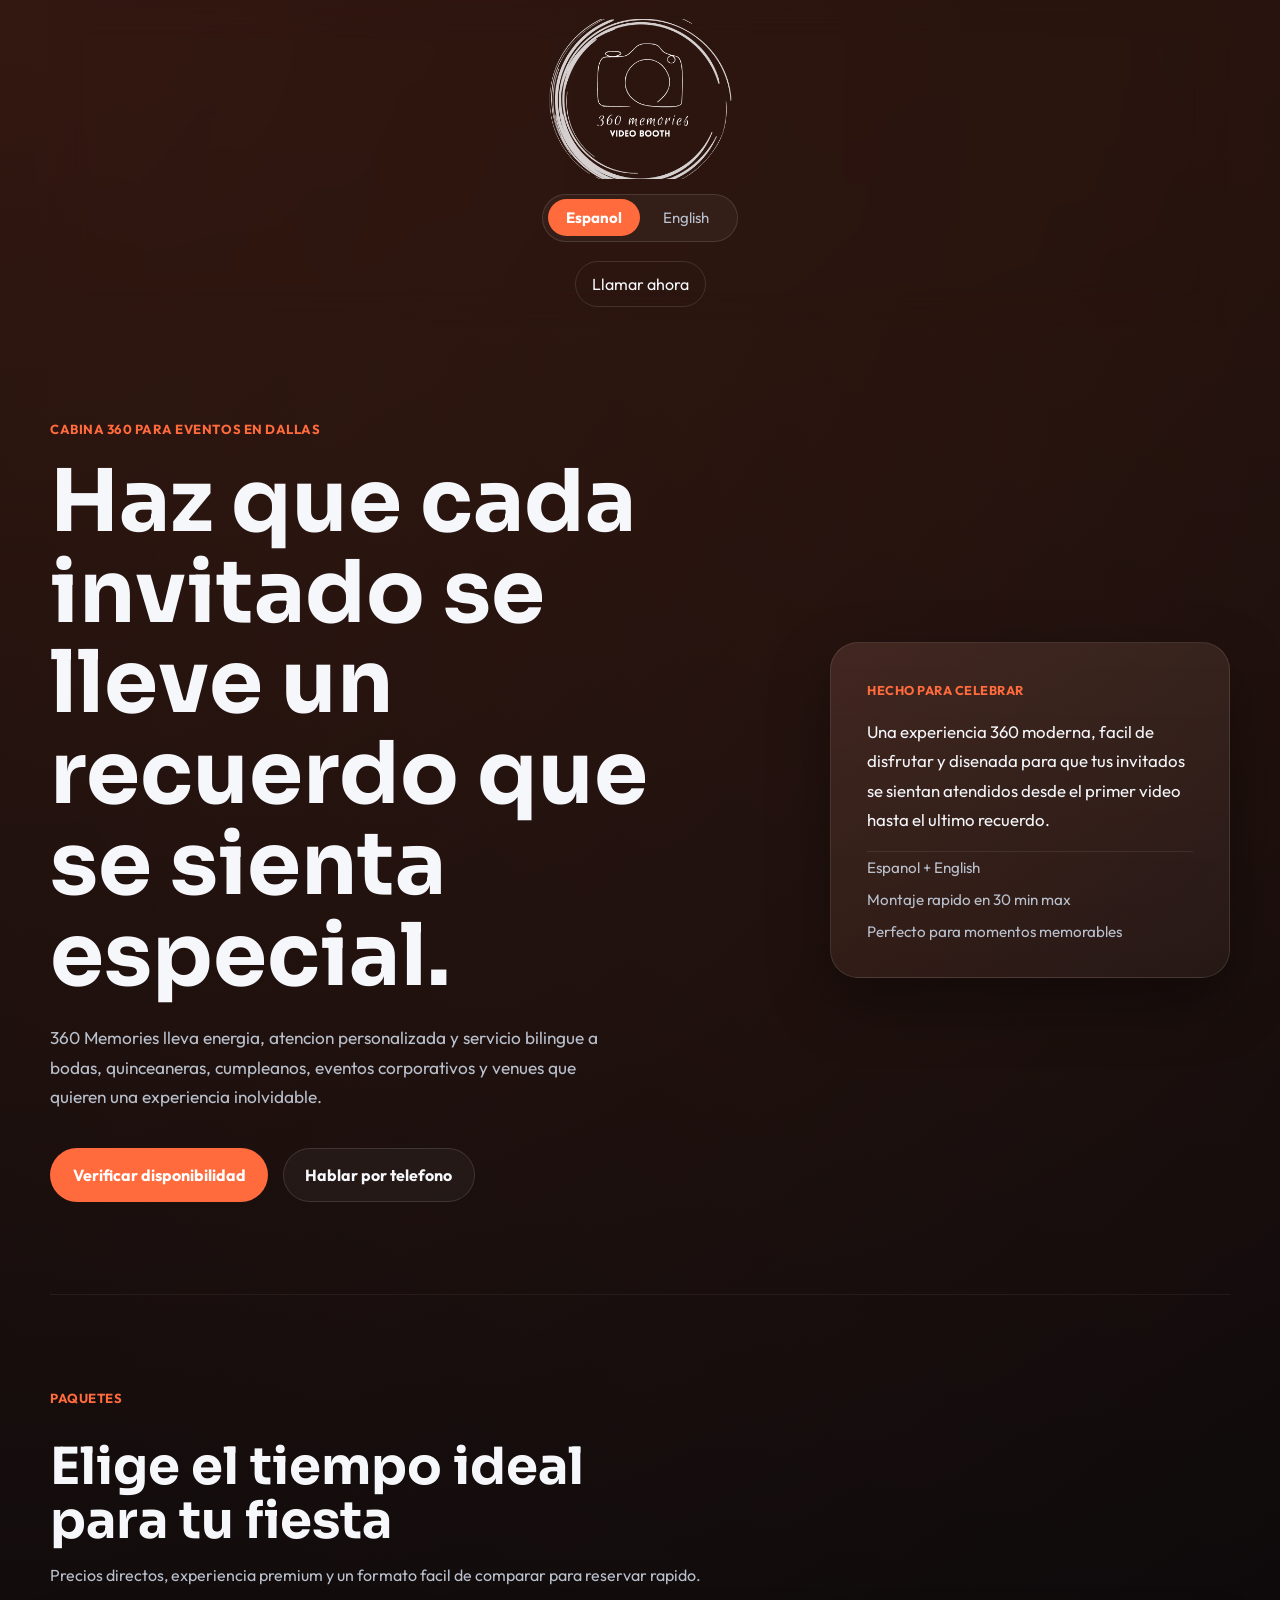
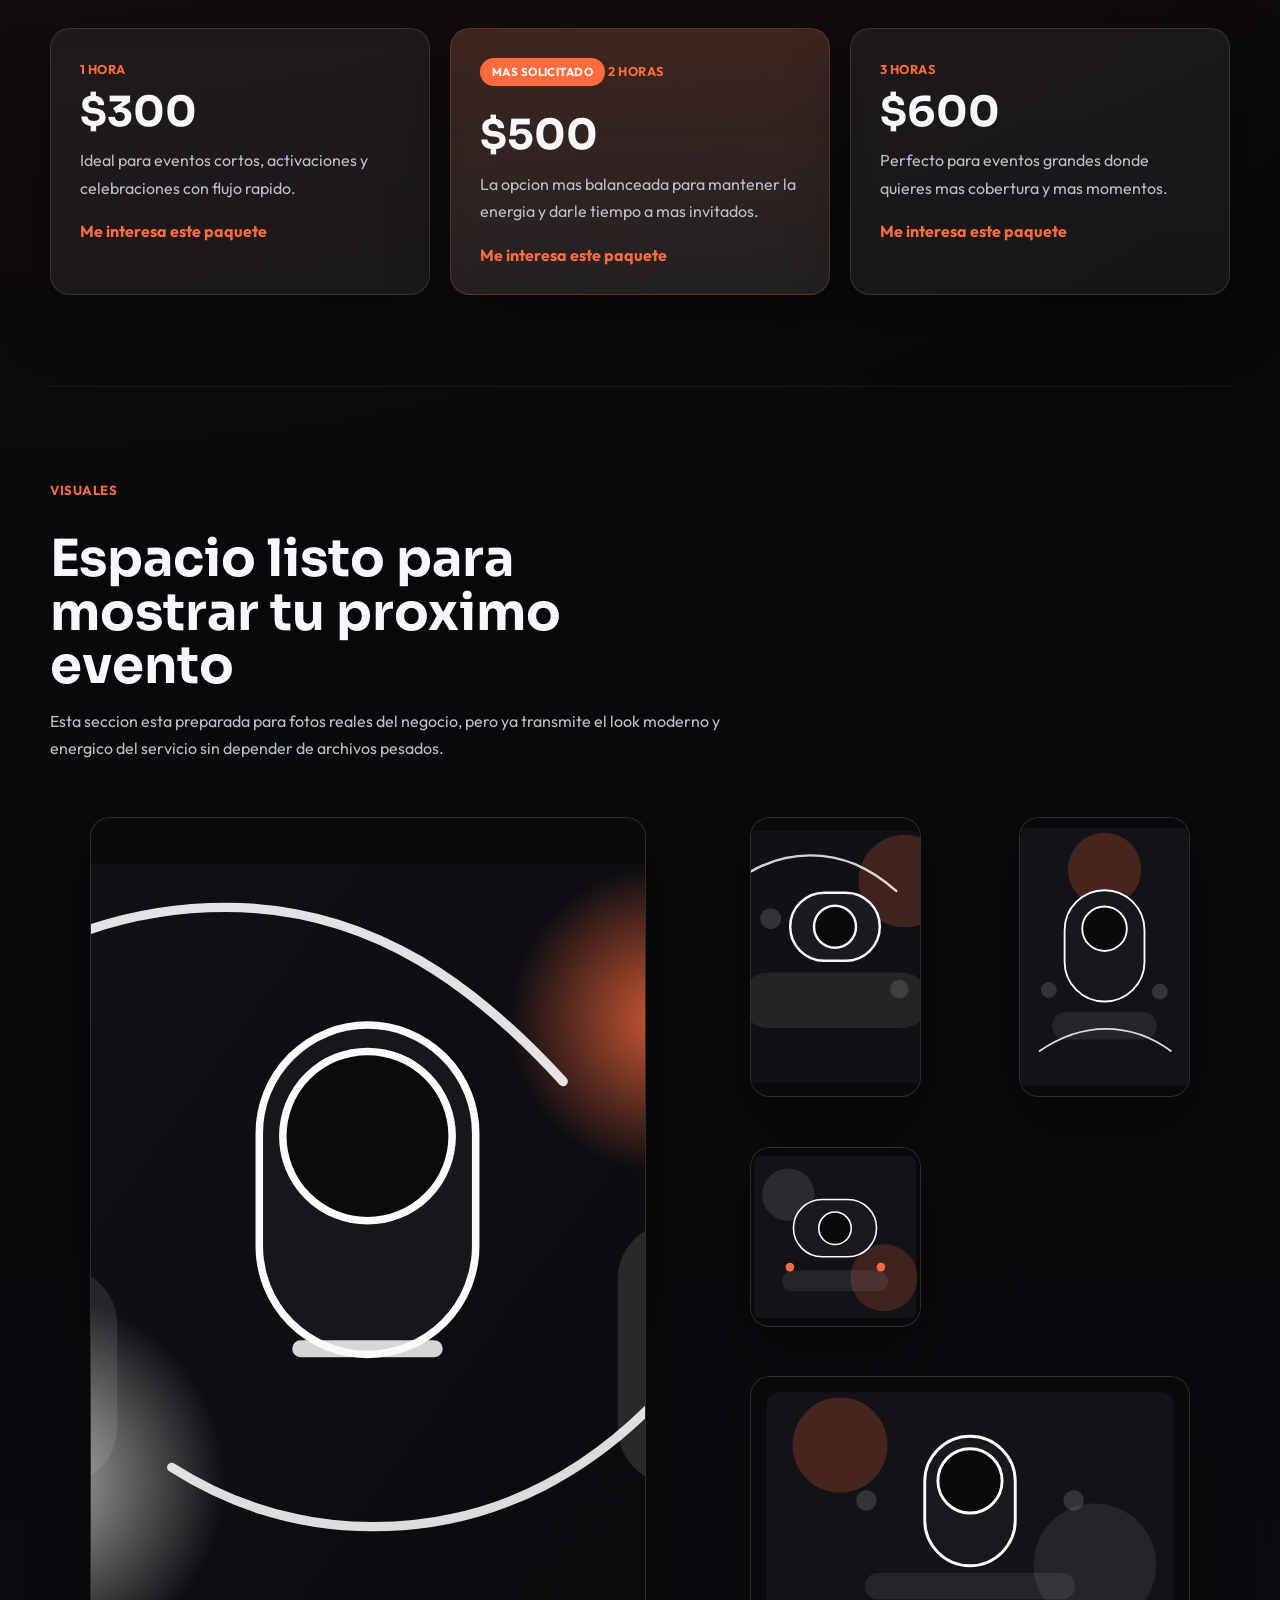
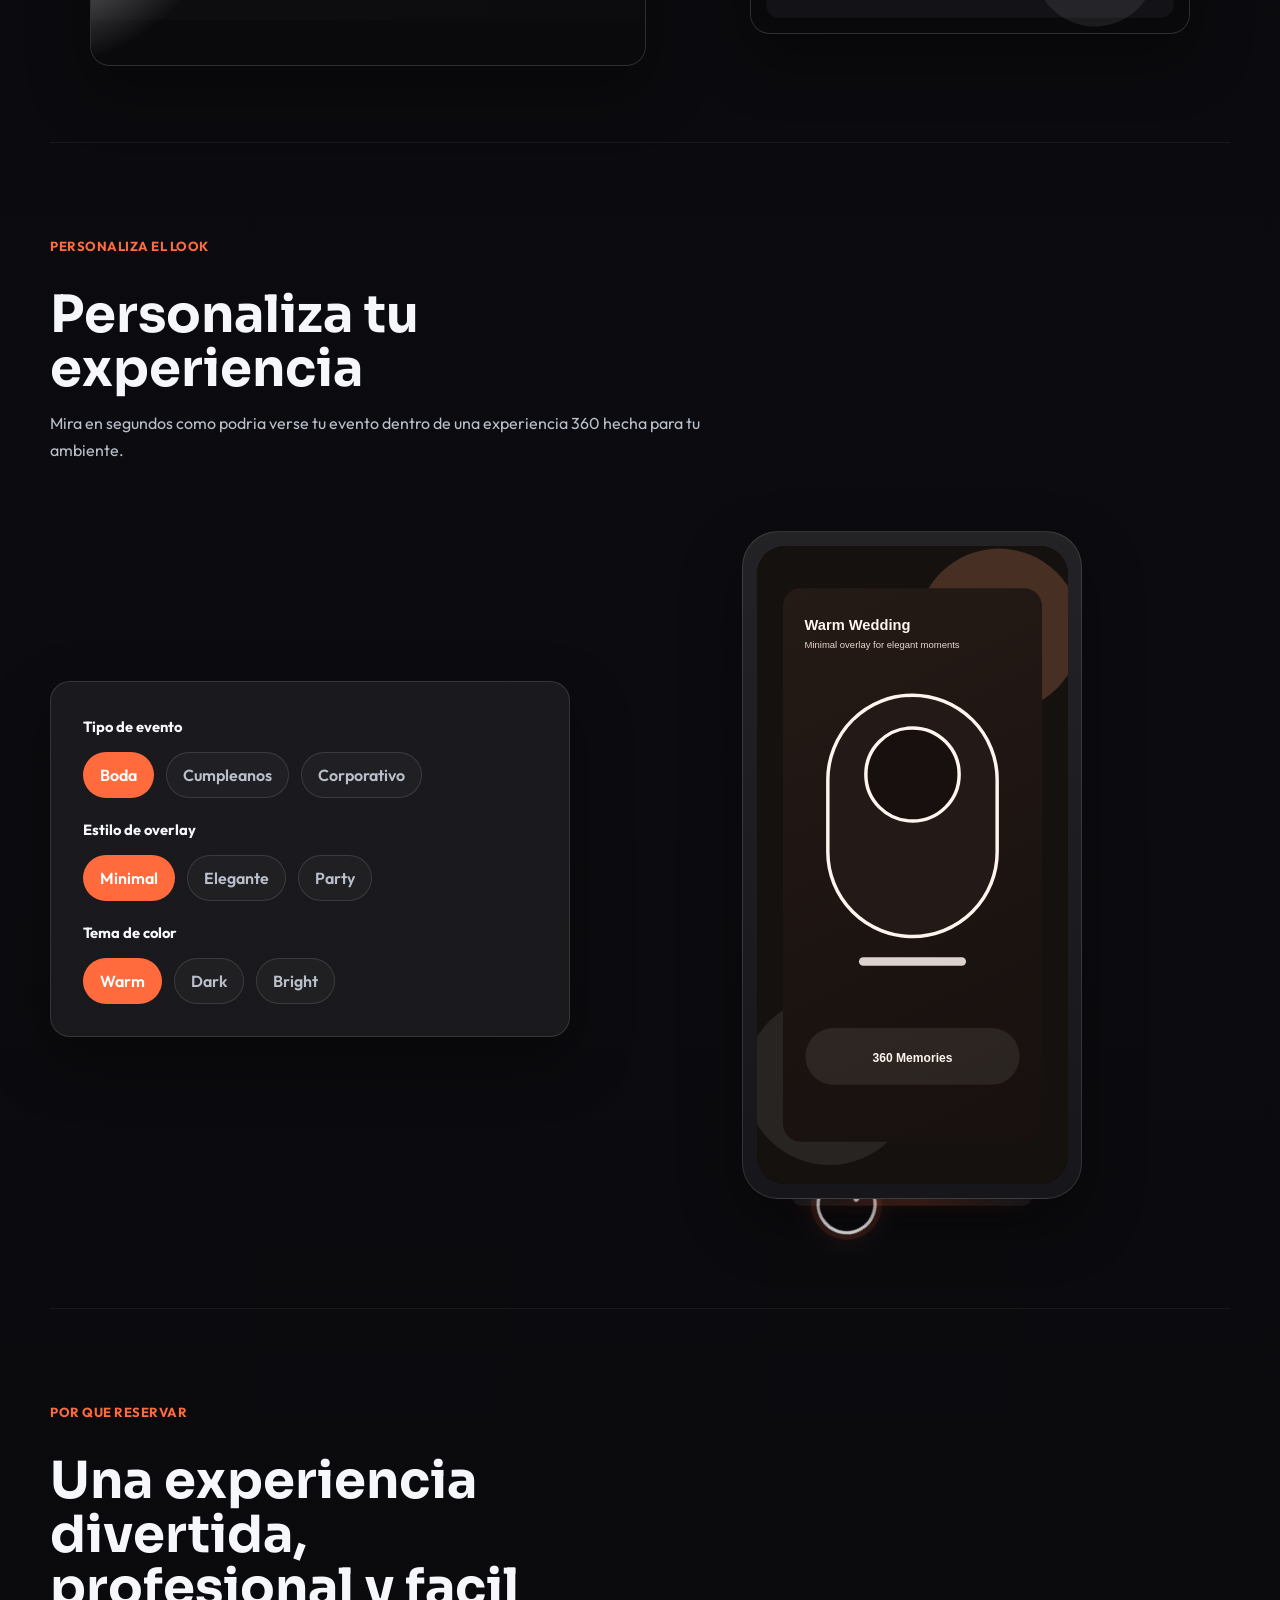
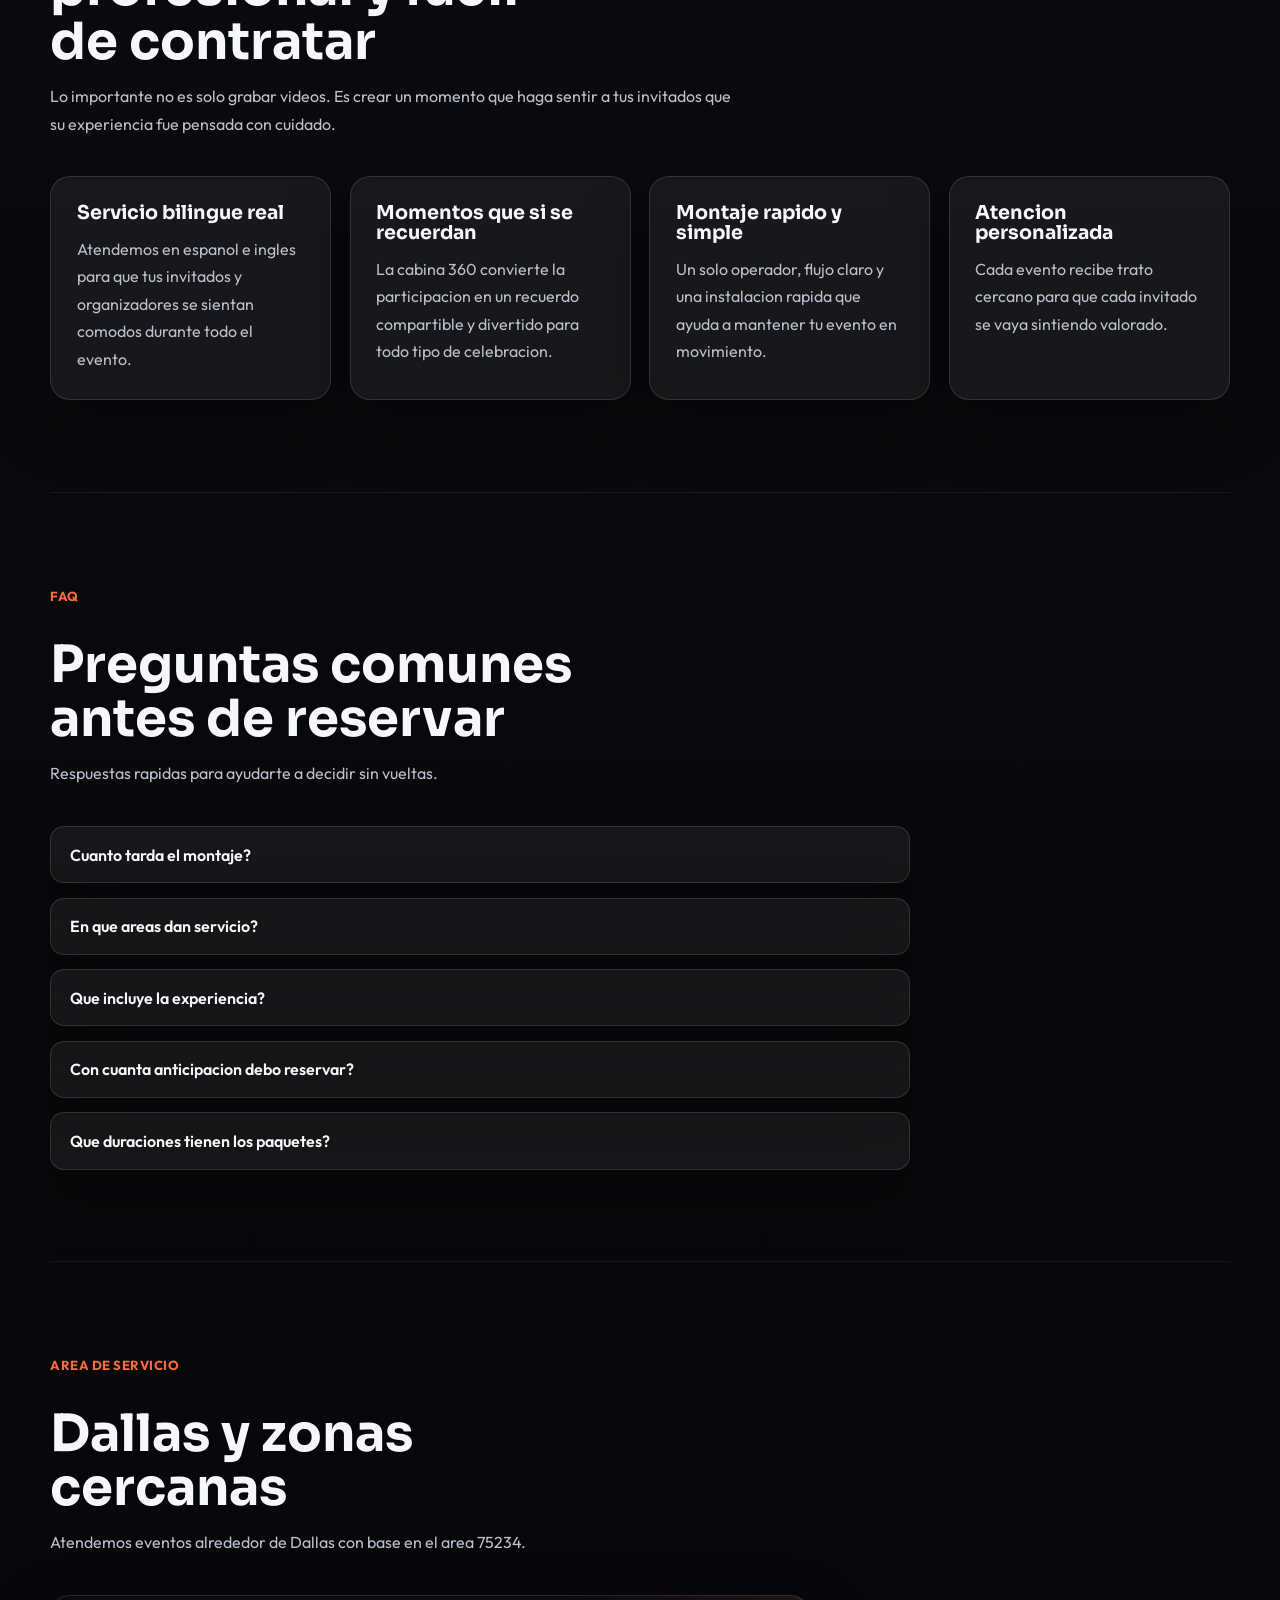
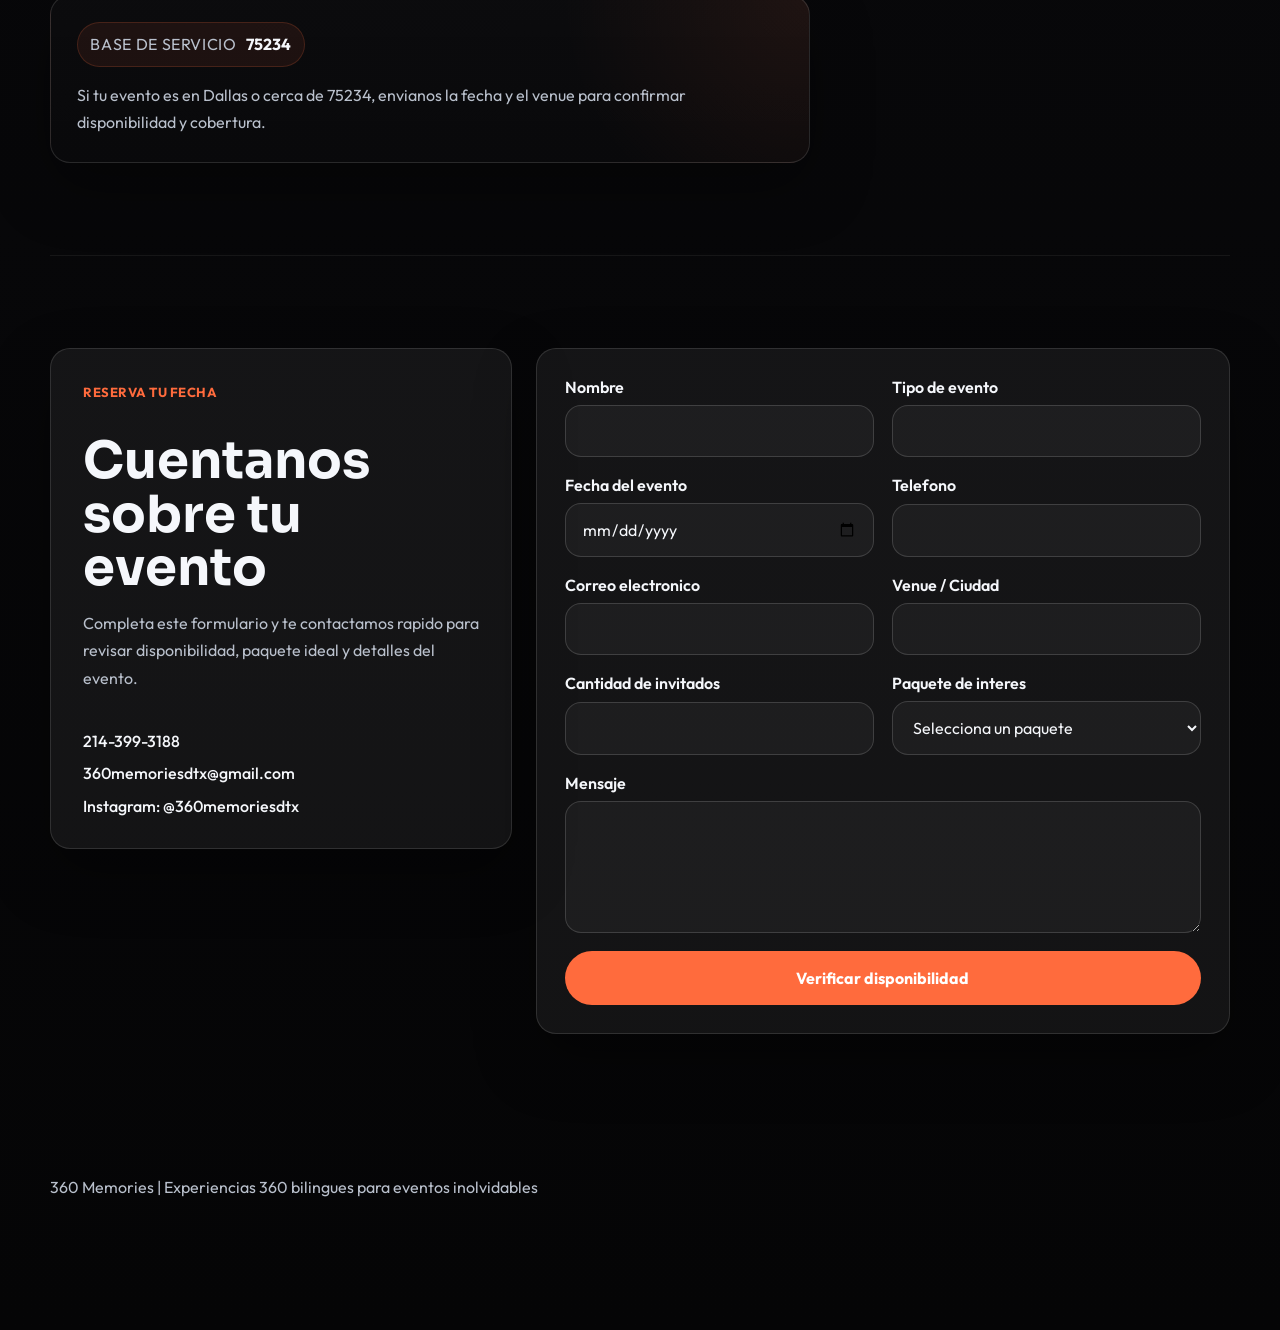
==== commit 0b923952: "Remove service area constellation feature" ====
--- a/index.html
+++ b/index.html
@@ -288,11 +288,6 @@
               <strong data-config="serviceArea"></strong>
             </p>
             <p data-i18n="serviceBody"></p>
-            <div class="service-area-constellation" aria-label="Service area constellation map">
-              <svg class="constellation-lines" viewBox="0 0 100 60" preserveAspectRatio="none" aria-hidden="true"></svg>
-              <div class="constellation-stars"></div>
-              <div class="constellation-tooltip" role="status" aria-live="polite"></div>
-            </div>
           </div>
         </section>
 
--- a/styles.css
+++ b/styles.css
@@ -704,6 +704,9 @@
   max-width: 760px;
   padding: 1.6rem;
   position: relative;
+  background:
+    radial-gradient(circle at top right, rgba(255, 107, 61, 0.08), transparent 32%),
+    linear-gradient(180deg, rgba(255, 255, 255, 0.02), rgba(255, 255, 255, 0.01));
 }
 
 .zip-chip {
@@ -719,137 +722,6 @@
 
 .zip-chip strong {
   color: var(--text);
-}
-
-.service-area-constellation {
-  position: relative;
-  margin-top: 1.5rem;
-  min-height: 250px;
-  border-radius: var(--radius-md);
-  background:
-    radial-gradient(circle at top right, rgba(255, 107, 61, 0.08), transparent 28%),
-    rgba(255, 255, 255, 0.02);
-  overflow: hidden;
-}
-
-.constellation-lines,
-.constellation-stars {
-  position: absolute;
-  inset: 0;
-}
-
-.constellation-group {
-  position: absolute;
-  inset: 0;
-}
-
-.constellation-lines {
-  width: 100%;
-  height: 100%;
-}
-
-.constellation-line {
-  stroke: rgba(255, 255, 255, 0.2);
-  stroke-width: 0.45;
-}
-
-.service-star {
-  position: absolute;
-  width: 12px;
-  height: 12px;
-  margin-left: -6px;
-  margin-top: -6px;
-  border: 0;
-  padding: 0;
-  border-radius: 999px;
-  background: #ffffff;
-  box-shadow:
-    0 0 0 3px rgba(255, 107, 61, 0.14),
-    0 0 16px rgba(255, 107, 61, 0.28);
-  cursor: pointer;
-  opacity: 1;
-  transition:
-    transform 600ms ease,
-    box-shadow 600ms ease,
-    background 600ms ease,
-    opacity 600ms ease;
-}
-
-.service-star::after {
-  content: "";
-  position: absolute;
-  inset: -2px;
-  border-radius: inherit;
-  opacity: 0;
-  pointer-events: none;
-}
-
-.service-star.is-ring::after {
-  background: radial-gradient(circle, rgba(255, 107, 61, 0.22) 0%, rgba(255, 107, 61, 0) 72%);
-  animation: ringPulse 2.8s ease-in-out infinite;
-  animation-delay: var(--pulse-delay, 0s);
-  opacity: 0.55;
-}
-
-.service-star.is-center {
-  background: var(--accent);
-  box-shadow:
-    0 0 0 3px rgba(255, 107, 61, 0.18),
-    0 0 18px rgba(255, 107, 61, 0.45);
-}
-
-.service-star.is-base.active-glow:not(.is-active) {
-  transform: scale(1.05);
-  box-shadow:
-    0 0 0 4px rgba(255, 107, 61, 0.18),
-    0 0 24px rgba(255, 107, 61, 0.42);
-}
-
-.service-star:hover,
-.service-star:focus-visible,
-.service-star.is-active {
-  transform: scale(1.1);
-  box-shadow:
-    0 0 0 4px rgba(255, 107, 61, 0.2),
-    0 0 20px rgba(255, 107, 61, 0.5);
-}
-
-.service-star.is-dimmed {
-  opacity: 0.58;
-}
-
-.constellation-tooltip {
-  position: absolute;
-  left: 0;
-  top: 0;
-  transform: translate(-50%, -140%);
-  padding: 0.45rem 0.65rem;
-  border-radius: 999px;
-  background: rgba(10, 10, 13, 0.92);
-  border: 1px solid rgba(255, 255, 255, 0.1);
-  color: var(--text);
-  font-size: 0.78rem;
-  font-weight: 600;
-  white-space: nowrap;
-  opacity: 0;
-  pointer-events: none;
-  transition: opacity 220ms ease;
-}
-
-.constellation-tooltip.is-visible {
-  opacity: 1;
-}
-
-@keyframes ringPulse {
-  0%,
-  100% {
-    transform: scale(1);
-    opacity: 0.42;
-  }
-  50% {
-    transform: scale(1.05);
-    opacity: 0.7;
-  }
 }
 
 .lead-section {
@@ -1113,10 +985,6 @@
     gap: 0.9rem;
   }
 
-  .service-area-constellation {
-    min-height: 220px;
-  }
-
   .customizer-controls {
     padding: 1.25rem;
   }
@@ -1232,13 +1100,6 @@
     left: 0.75rem;
   }
 
-  .service-area-constellation {
-    min-height: 200px;
-  }
-
-  .constellation-line:nth-child(n + 8) {
-    display: none;
-  }
 }
 
 @media (prefers-reduced-motion: reduce) {
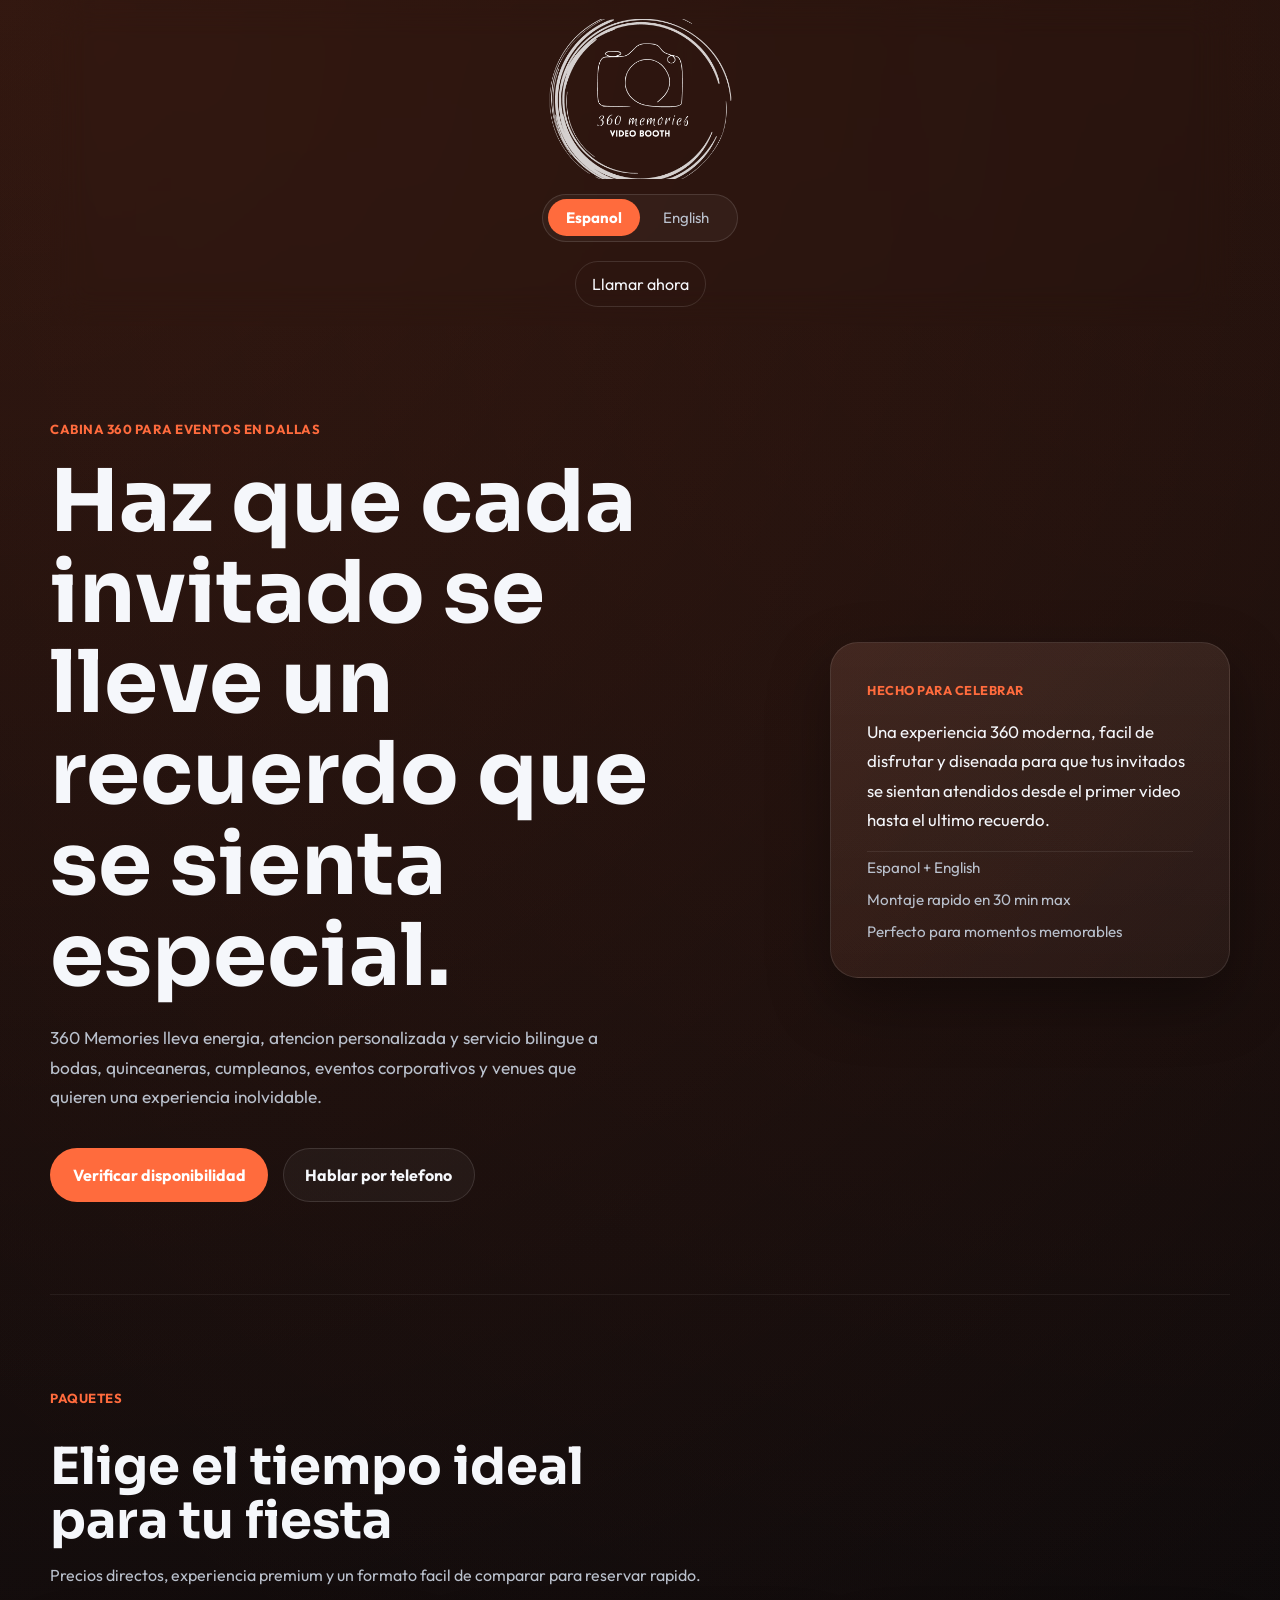
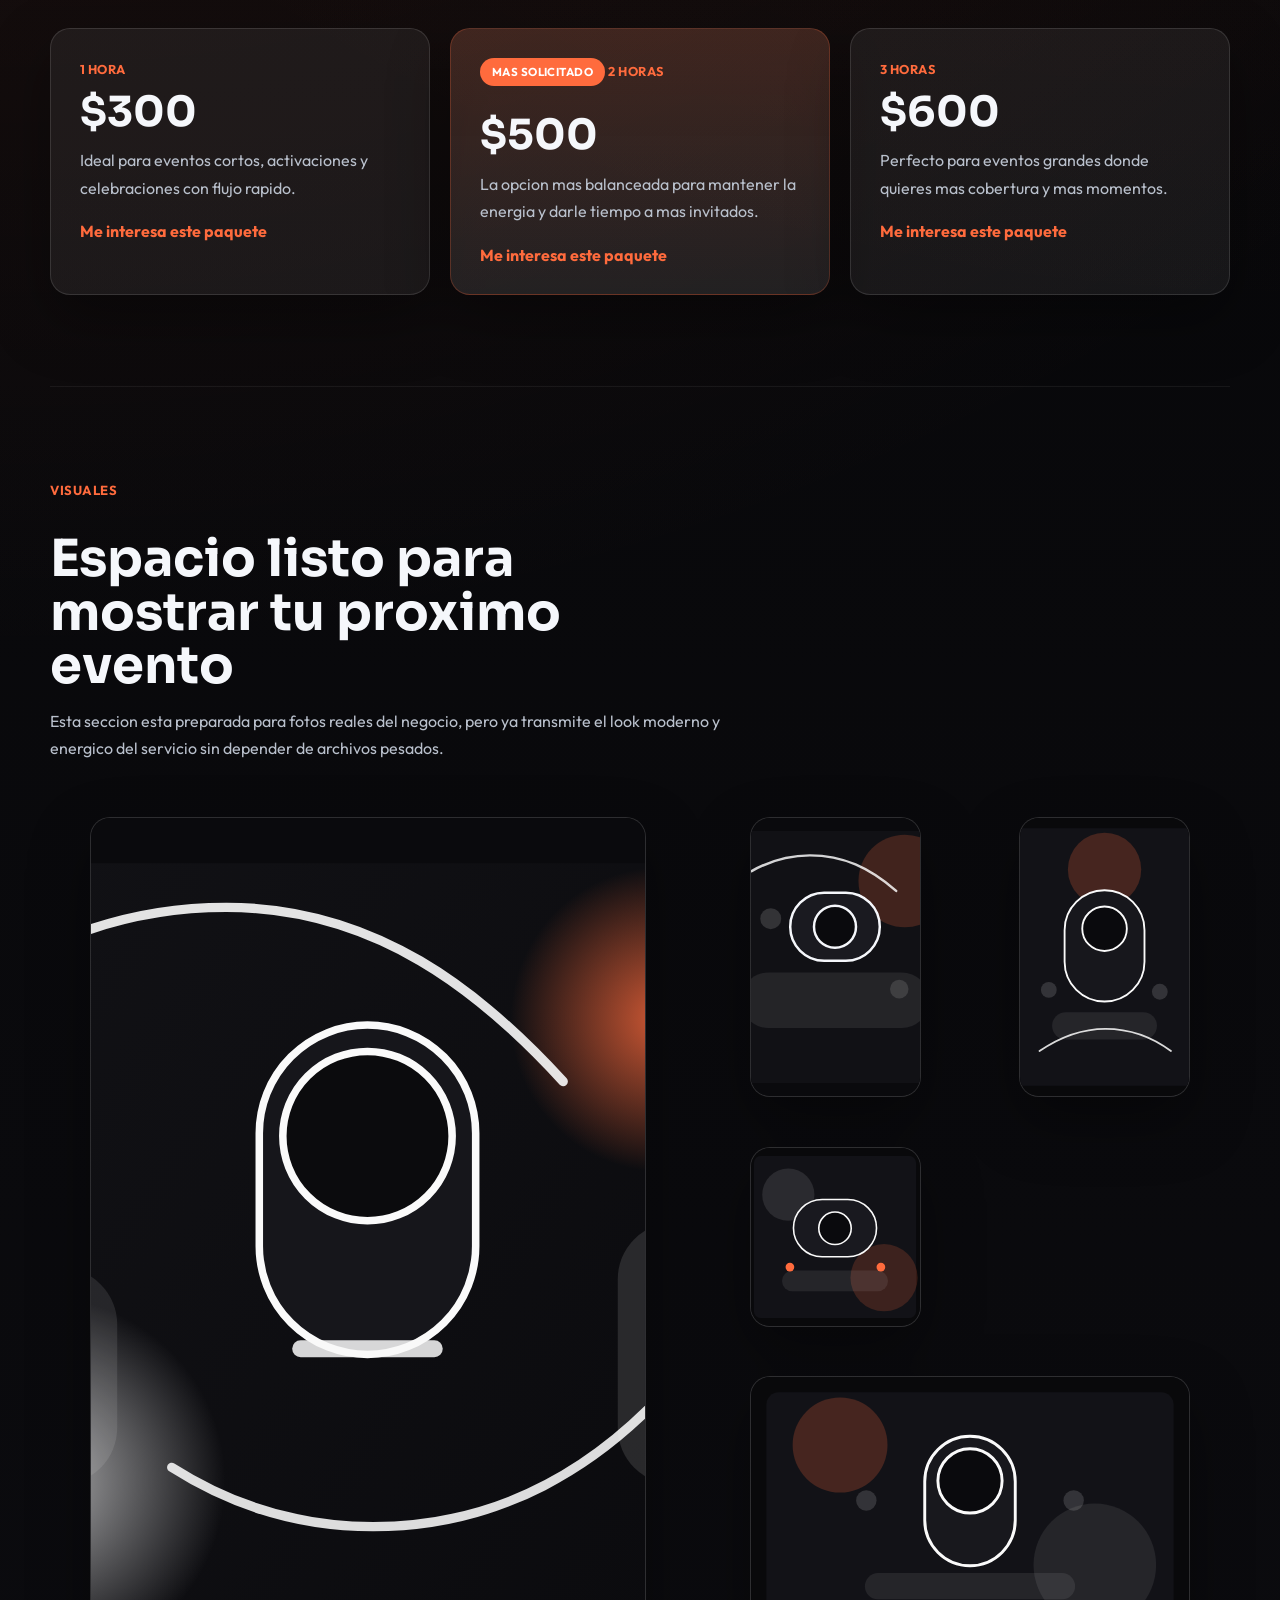
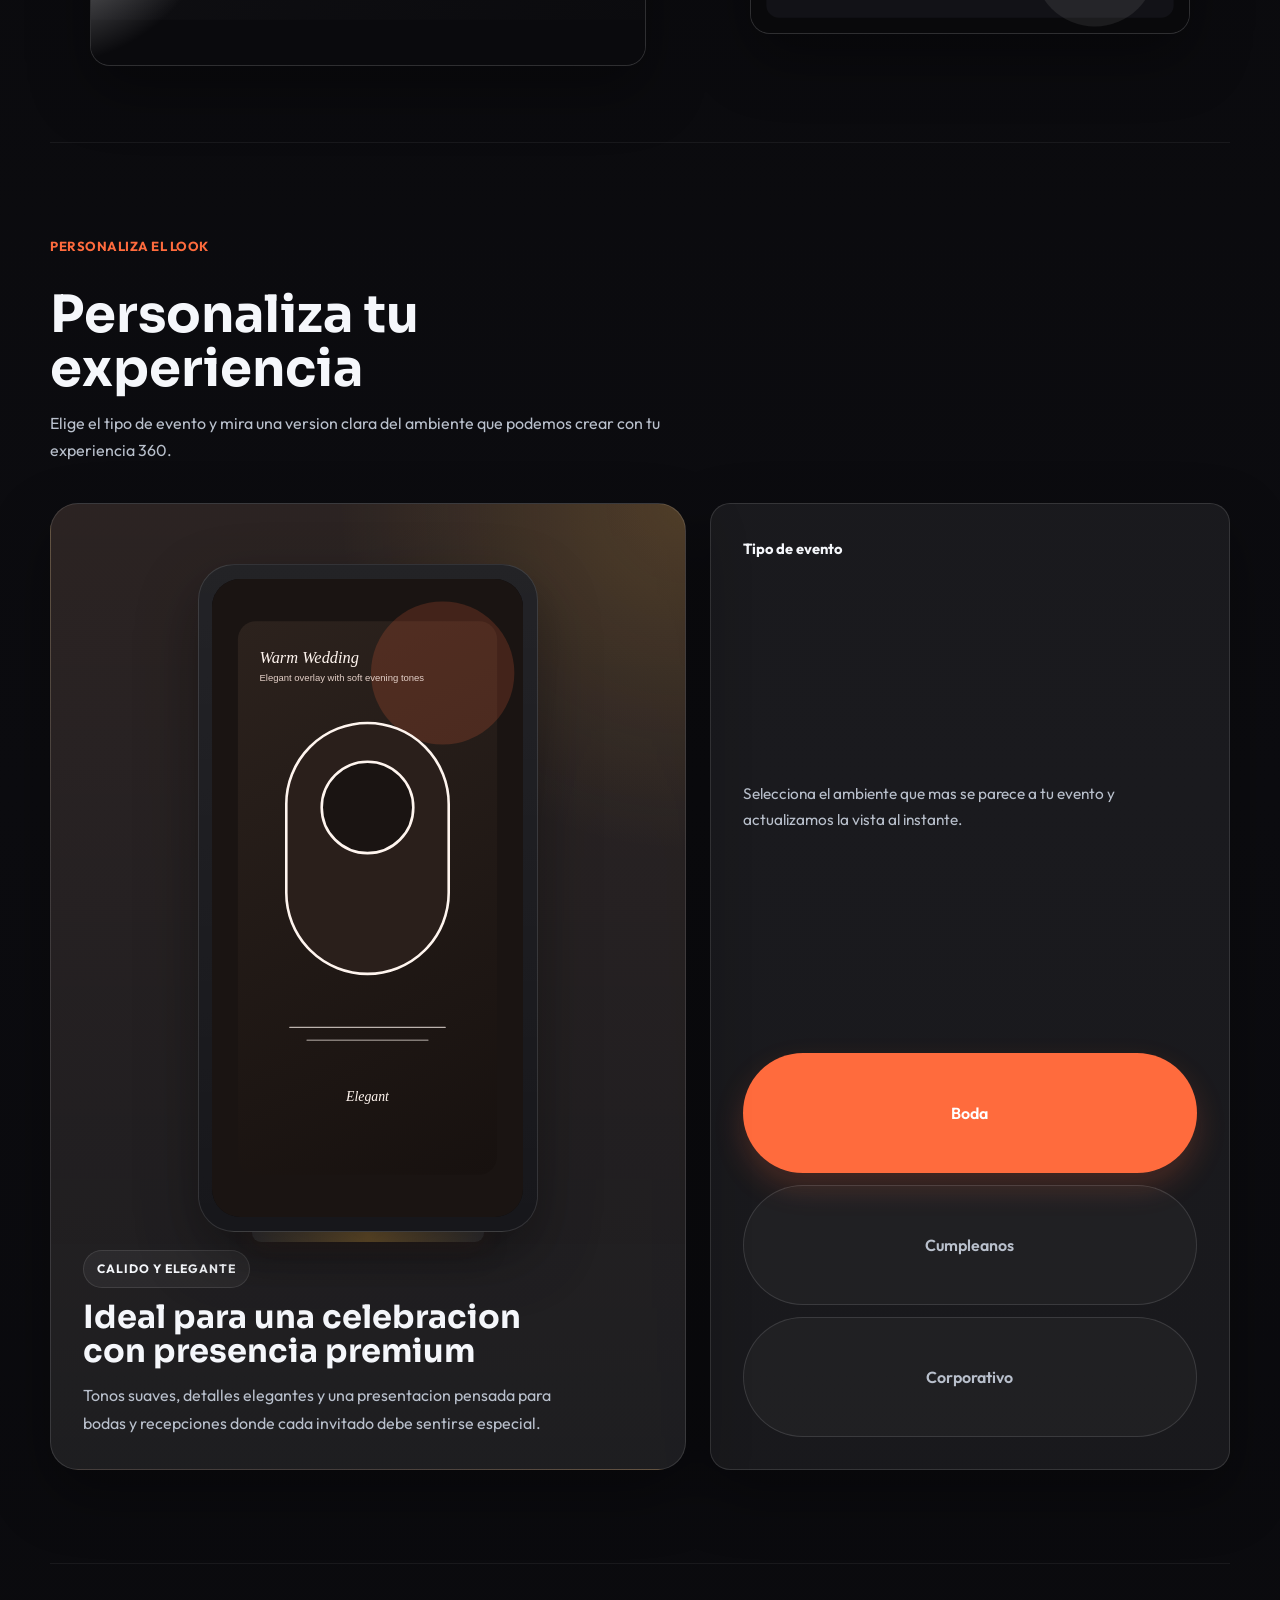
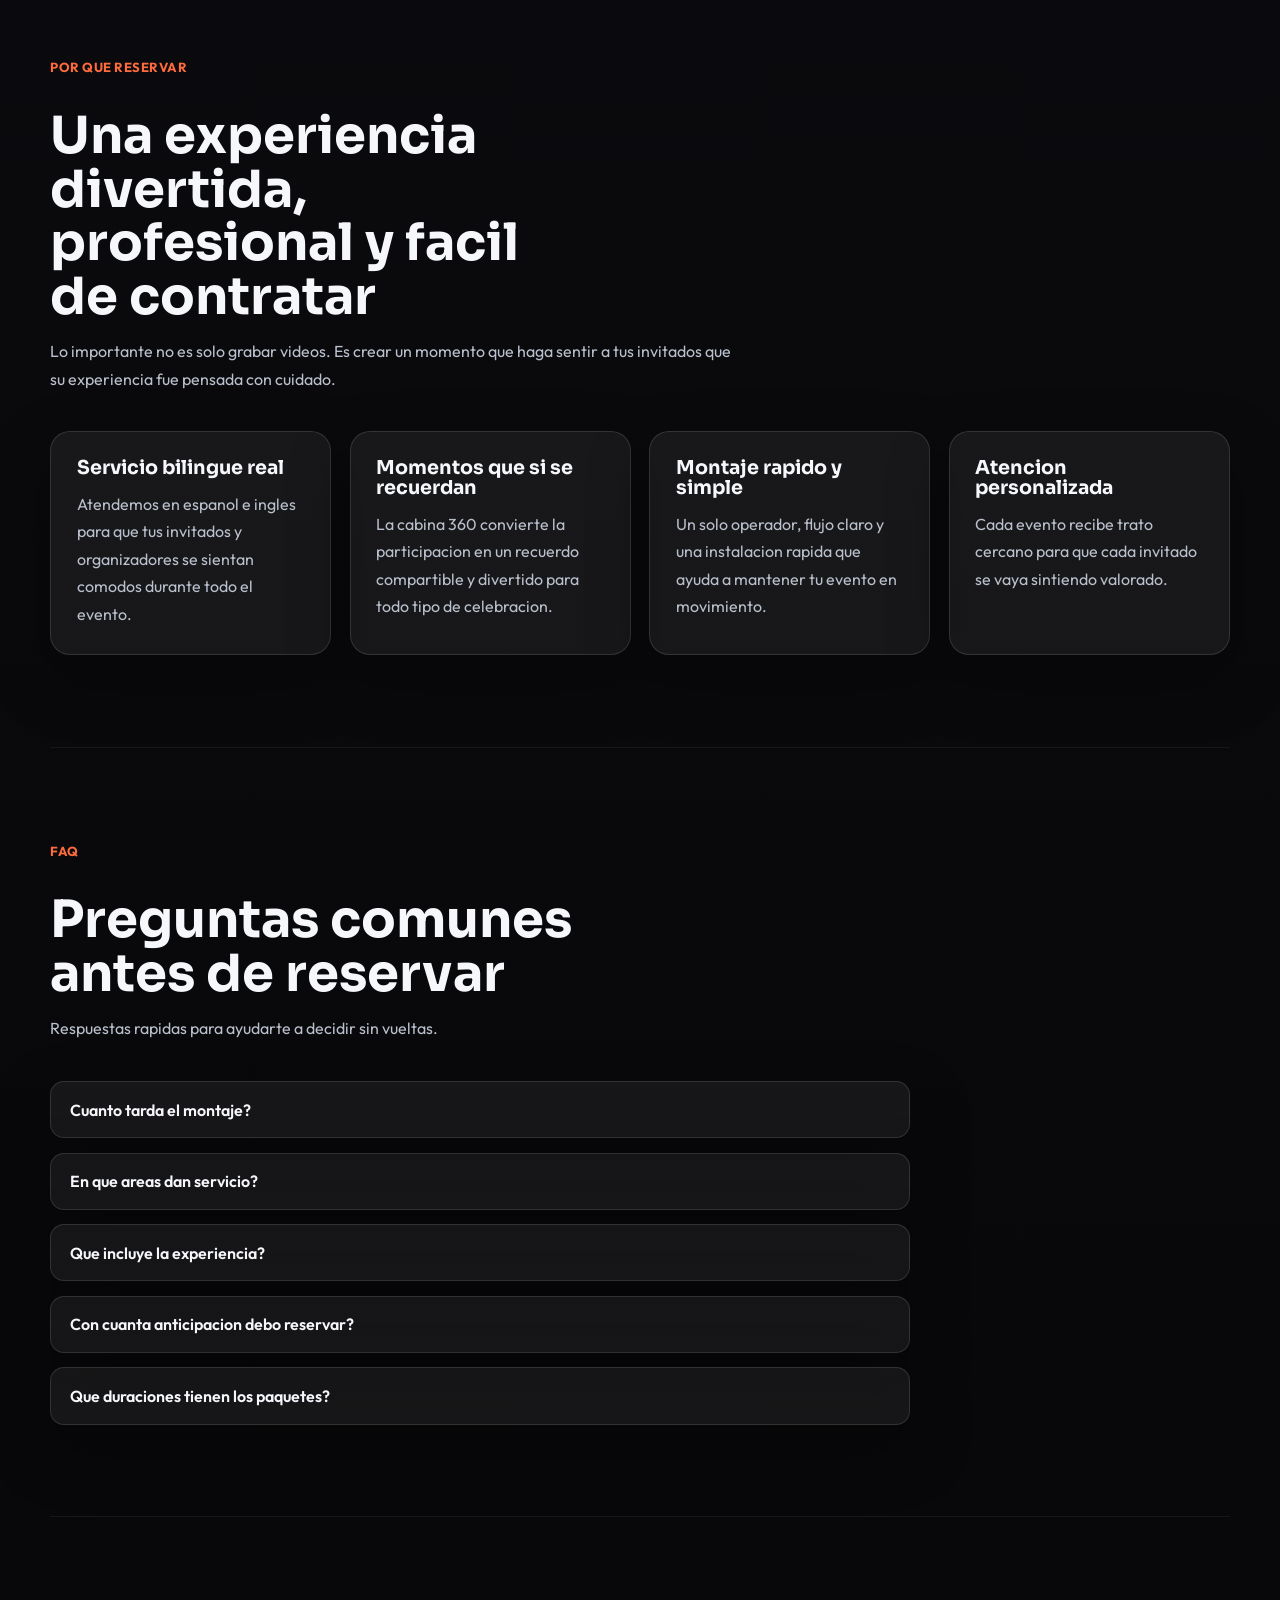
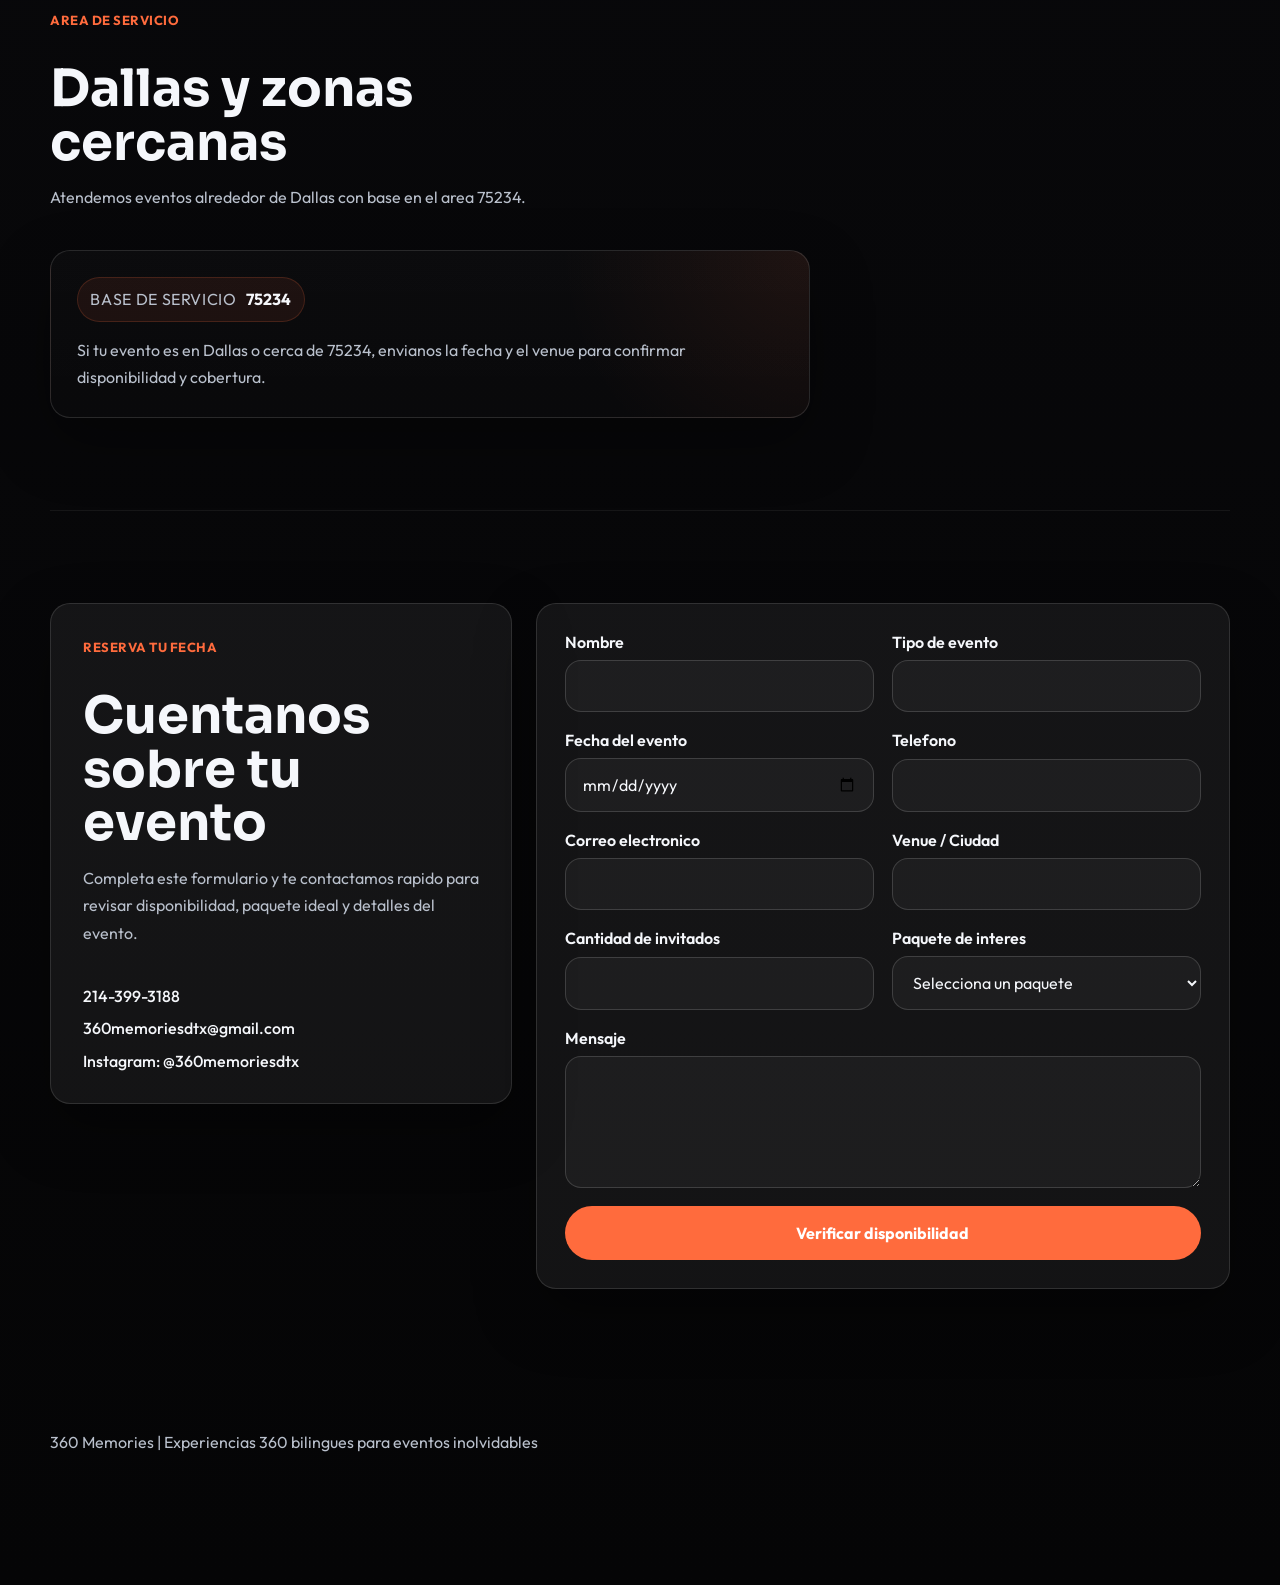
==== commit 4a14a90d: "Simplify interactive event preview section" ====
--- a/index.html
+++ b/index.html
@@ -166,51 +166,42 @@
           </div>
 
           <div class="customizer-layout">
-            <div class="customizer-controls">
-              <div class="control-group" data-control-group="event">
-                <p class="control-label" data-i18n="customizerEventLabel"></p>
-                <div class="control-options">
-                  <button type="button" class="control-chip is-active" data-preview-group="event" data-preview-value="wedding" data-i18n="customizerEventWedding"></button>
-                  <button type="button" class="control-chip" data-preview-group="event" data-preview-value="birthday" data-i18n="customizerEventBirthday"></button>
-                  <button type="button" class="control-chip" data-preview-group="event" data-preview-value="corporate" data-i18n="customizerEventCorporate"></button>
+            <div class="customizer-visual theme-wedding" data-experience-visual>
+              <div class="phone-preview-shell">
+                <div class="showcase-booth-visual" aria-hidden="true">
+                  <div class="showcase-booth-arm-group">
+                    <span class="showcase-booth-arm"></span>
+                    <span class="showcase-booth-ring"></span>
+                  </div>
+                  <span class="showcase-booth-base"></span>
+                </div>
+                <div class="phone-preview-frame">
+                  <div class="phone-preview-screen">
+                    <img
+                      id="experience-preview-image"
+                      src="images/preview-wedding-elegant-warm.svg"
+                      alt="Phone preview of a wedding 360 booth experience"
+                      loading="lazy"
+                    />
+                  </div>
                 </div>
               </div>
 
-              <div class="control-group" data-control-group="overlay">
-                <p class="control-label" data-i18n="customizerOverlayLabel"></p>
+              <div class="experience-summary">
+                <p class="experience-summary-label" data-experience-tone data-i18n="customizerWeddingTone"></p>
+                <h3 data-experience-title data-i18n="customizerWeddingTitle"></h3>
+                <p data-experience-description data-i18n="customizerWeddingBody"></p>
+              </div>
+            </div>
+
+            <div class="customizer-controls">
+              <div class="control-group">
+                <p class="control-label" data-i18n="customizerEventLabel"></p>
+                <p class="control-helper" data-i18n="customizerControlBody"></p>
                 <div class="control-options">
-                  <button type="button" class="control-chip is-active" data-preview-group="overlay" data-preview-value="minimal" data-i18n="customizerOverlayMinimal"></button>
-                  <button type="button" class="control-chip" data-preview-group="overlay" data-preview-value="elegant" data-i18n="customizerOverlayElegant"></button>
-                  <button type="button" class="control-chip" data-preview-group="overlay" data-preview-value="party" data-i18n="customizerOverlayParty"></button>
-                </div>
-              </div>
-
-              <div class="control-group" data-control-group="theme">
-                <p class="control-label" data-i18n="customizerThemeLabel"></p>
-                <div class="control-options">
-                  <button type="button" class="control-chip is-active" data-preview-group="theme" data-preview-value="warm" data-i18n="customizerThemeWarm"></button>
-                  <button type="button" class="control-chip" data-preview-group="theme" data-preview-value="dark" data-i18n="customizerThemeDark"></button>
-                  <button type="button" class="control-chip" data-preview-group="theme" data-preview-value="bright" data-i18n="customizerThemeBright"></button>
-                </div>
-              </div>
-            </div>
-
-            <div class="phone-preview-shell">
-              <div class="showcase-booth-visual" aria-hidden="true">
-                <div class="showcase-booth-arm-group">
-                  <span class="showcase-booth-arm"></span>
-                  <span class="showcase-booth-ring"></span>
-                </div>
-                <span class="showcase-booth-base"></span>
-              </div>
-              <div class="phone-preview-frame">
-                <div class="phone-preview-screen">
-                  <img
-                    id="experience-preview-image"
-                    src="images/preview-wedding-minimal-warm.svg"
-                    alt="Phone preview of a 360 booth wedding experience"
-                    loading="lazy"
-                  />
+                  <button type="button" class="control-chip is-active" data-experience-option="wedding" data-i18n="customizerEventWedding"></button>
+                  <button type="button" class="control-chip" data-experience-option="birthday" data-i18n="customizerEventBirthday"></button>
+                  <button type="button" class="control-chip" data-experience-option="corporate" data-i18n="customizerEventCorporate"></button>
                 </div>
               </div>
             </div>
--- a/styles.css
+++ b/styles.css
@@ -500,11 +500,12 @@
 
 .customizer-layout {
   display: grid;
-  grid-template-columns: 0.9fr 1.1fr;
+  grid-template-columns: 1.1fr 0.9fr;
   gap: 1.5rem;
   align-items: center;
 }
 
+.customizer-visual,
 .customizer-controls,
 .phone-preview-frame {
   border: 1px solid var(--line);
@@ -512,16 +513,29 @@
   box-shadow: var(--shadow);
 }
 
+.customizer-visual {
+  position: relative;
+  overflow: hidden;
+  padding: 2rem;
+  border-radius: var(--radius-lg);
+  transition:
+    background 360ms ease,
+    border-color 360ms ease,
+    box-shadow 360ms ease,
+    transform 360ms ease;
+}
+
 .customizer-controls {
   display: grid;
-  gap: 1.2rem;
+  gap: 1.35rem;
   padding: 2rem;
   border-radius: var(--radius-md);
+  align-self: stretch;
 }
 
 .control-group {
   display: grid;
-  gap: 0.8rem;
+  gap: 1rem;
 }
 
 .control-label {
@@ -530,18 +544,26 @@
   font-weight: 700;
 }
 
+.control-helper {
+  max-width: 30rem;
+  color: var(--muted);
+  font-size: 0.96rem;
+}
+
 .control-options {
-  display: flex;
-  flex-wrap: wrap;
+  display: grid;
   gap: 0.75rem;
 }
 
 .control-chip {
+  display: inline-flex;
+  justify-content: center;
+  align-items: center;
   border: 1px solid var(--line);
   background: rgba(255, 255, 255, 0.03);
   color: var(--muted);
-  min-height: 46px;
-  padding: 0.75rem 1rem;
+  min-height: 52px;
+  padding: 0.9rem 1.1rem;
   border-radius: 999px;
   font-weight: 600;
   cursor: pointer;
@@ -563,6 +585,7 @@
   background: var(--accent);
   border-color: transparent;
   color: #ffffff;
+  box-shadow: 0 14px 30px rgba(255, 107, 61, 0.2);
 }
 
 .phone-preview-shell {
@@ -571,15 +594,18 @@
   justify-content: center;
   align-items: center;
   margin: 0 auto;
-  padding: 1.75rem 0 1rem;
+  min-height: 28rem;
+  padding: 1.75rem 0 1.15rem;
 }
 
 .showcase-booth-visual {
   position: absolute;
-  inset: 0;
+  inset: 1.5rem 0 0;
   pointer-events: none;
   transform-origin: center bottom;
-  transition: transform 360ms ease;
+  transition:
+    transform 380ms ease,
+    opacity 380ms ease;
 }
 
 .showcase-booth-arm-group {
@@ -589,7 +615,10 @@
   width: min(42vw, 180px);
   height: min(42vw, 180px);
   transform-origin: 12% 88%;
-  will-change: transform;
+  transform: rotate(14deg);
+  transition:
+    transform 420ms ease,
+    filter 360ms ease;
 }
 
 .showcase-booth-arm {
@@ -601,6 +630,9 @@
   border-radius: 999px;
   background: linear-gradient(180deg, rgba(255, 255, 255, 0.96), rgba(255, 107, 61, 0.48));
   box-shadow: 0 0 18px rgba(255, 107, 61, 0.18);
+  transition:
+    background 360ms ease,
+    box-shadow 360ms ease;
 }
 
 .showcase-booth-ring {
@@ -614,6 +646,10 @@
   box-shadow:
     0 0 0 5px rgba(255, 107, 61, 0.12),
     0 0 24px rgba(255, 107, 61, 0.18);
+  transition:
+    border-color 360ms ease,
+    box-shadow 360ms ease,
+    transform 420ms ease;
 }
 
 .showcase-booth-base {
@@ -628,6 +664,9 @@
     0 10px 28px rgba(0, 0, 0, 0.22),
     0 0 24px rgba(255, 107, 61, 0.12);
   transform: translateX(-50%);
+  transition:
+    background 360ms ease,
+    box-shadow 360ms ease;
 }
 
 .phone-preview-frame {
@@ -639,6 +678,11 @@
   background:
     linear-gradient(180deg, rgba(255, 255, 255, 0.08), rgba(255, 255, 255, 0.03)),
     #101014;
+  transition:
+    transform 380ms ease,
+    border-color 360ms ease,
+    box-shadow 360ms ease,
+    background 360ms ease;
 }
 
 .phone-preview-screen {
@@ -653,11 +697,133 @@
   height: 100%;
   object-fit: cover;
   display: block;
-  transition: opacity 360ms ease;
+  transition:
+    opacity 360ms ease,
+    transform 360ms ease,
+    filter 360ms ease;
 }
 
 .phone-preview-screen img.is-fading {
-  opacity: 0.35;
+  opacity: 0.28;
+  transform: scale(1.02);
+}
+
+.experience-summary {
+  display: grid;
+  gap: 0.85rem;
+  max-width: 30rem;
+}
+
+.experience-summary-label {
+  display: inline-flex;
+  width: fit-content;
+  padding: 0.45rem 0.8rem;
+  border-radius: 999px;
+  border: 1px solid rgba(255, 255, 255, 0.1);
+  background: rgba(255, 255, 255, 0.05);
+  color: var(--text);
+  font-size: 0.76rem;
+  font-weight: 700;
+  letter-spacing: 0.08em;
+  text-transform: uppercase;
+}
+
+.experience-summary h3 {
+  margin: 0;
+  font-size: clamp(1.5rem, 3vw, 2rem);
+}
+
+.experience-summary p:last-child {
+  color: var(--muted);
+}
+
+.customizer-visual.is-switching {
+  transform: scale(0.99);
+}
+
+.customizer-visual.is-switching .showcase-booth-visual {
+  transform: scale(1.02);
+}
+
+.customizer-visual.is-switching .phone-preview-frame {
+  transform: scale(0.985);
+}
+
+.customizer-visual.theme-wedding {
+  background:
+    radial-gradient(circle at top right, rgba(244, 179, 70, 0.18), transparent 30%),
+    linear-gradient(180deg, rgba(255, 148, 92, 0.08), rgba(255, 255, 255, 0.02)),
+    var(--surface);
+}
+
+.customizer-visual.theme-wedding .showcase-booth-arm {
+  background: linear-gradient(180deg, rgba(255, 247, 230, 0.98), rgba(255, 176, 106, 0.6));
+  box-shadow: 0 0 24px rgba(255, 176, 106, 0.22);
+}
+
+.customizer-visual.theme-wedding .showcase-booth-ring {
+  border-color: rgba(255, 245, 224, 0.95);
+  box-shadow:
+    0 0 0 6px rgba(241, 190, 98, 0.14),
+    0 0 28px rgba(255, 176, 106, 0.22);
+}
+
+.customizer-visual.theme-wedding .showcase-booth-base {
+  background: linear-gradient(90deg, rgba(255, 255, 255, 0.08), rgba(244, 179, 70, 0.36), rgba(255, 255, 255, 0.08));
+}
+
+.customizer-visual.theme-birthday {
+  background:
+    radial-gradient(circle at top right, rgba(255, 107, 61, 0.22), transparent 34%),
+    linear-gradient(180deg, rgba(255, 88, 88, 0.08), rgba(255, 255, 255, 0.02)),
+    var(--surface);
+}
+
+.customizer-visual.theme-birthday .showcase-booth-arm-group {
+  transform: rotate(18deg);
+}
+
+.customizer-visual.theme-birthday .showcase-booth-arm {
+  background: linear-gradient(180deg, rgba(255, 245, 245, 0.98), rgba(255, 107, 61, 0.72));
+  box-shadow: 0 0 28px rgba(255, 107, 61, 0.26);
+}
+
+.customizer-visual.theme-birthday .showcase-booth-ring {
+  border-color: rgba(255, 255, 255, 0.96);
+  box-shadow:
+    0 0 0 6px rgba(255, 107, 61, 0.16),
+    0 0 32px rgba(255, 107, 61, 0.3);
+}
+
+.customizer-visual.theme-birthday .showcase-booth-base {
+  background: linear-gradient(90deg, rgba(255, 255, 255, 0.08), rgba(255, 107, 61, 0.44), rgba(255, 255, 255, 0.08));
+}
+
+.customizer-visual.theme-corporate {
+  background:
+    radial-gradient(circle at top right, rgba(117, 137, 160, 0.16), transparent 32%),
+    linear-gradient(180deg, rgba(74, 84, 97, 0.12), rgba(255, 255, 255, 0.02)),
+    var(--surface);
+}
+
+.customizer-visual.theme-corporate .showcase-booth-arm-group {
+  transform: rotate(10deg);
+}
+
+.customizer-visual.theme-corporate .showcase-booth-arm {
+  background: linear-gradient(180deg, rgba(241, 246, 250, 0.96), rgba(111, 130, 151, 0.55));
+  box-shadow: 0 0 18px rgba(111, 130, 151, 0.2);
+}
+
+.customizer-visual.theme-corporate .showcase-booth-ring {
+  border-color: rgba(233, 240, 246, 0.92);
+  box-shadow:
+    0 0 0 6px rgba(117, 137, 160, 0.12),
+    0 0 24px rgba(117, 137, 160, 0.2);
+}
+
+.customizer-visual.theme-corporate .showcase-booth-base {
+  background: linear-gradient(90deg, rgba(255, 255, 255, 0.08), rgba(117, 137, 160, 0.34), rgba(255, 255, 255, 0.08));
 }
 
 .value-grid {
@@ -993,6 +1159,11 @@
     order: -1;
     margin-bottom: 1.5rem;
     padding-top: 1.25rem;
+    min-height: 24rem;
+  }
+
+  .customizer-visual {
+    padding: 1.35rem;
   }
 
   .phone-preview-frame {
@@ -1021,6 +1192,10 @@
     height: 16px;
   }
 
+  .experience-summary h3 {
+    font-size: 1.45rem;
+  }
+
   .gallery-tile.wide {
     grid-column: auto;
   }
@@ -1043,6 +1218,7 @@
 @media (max-width: 480px) {
   .phone-preview-shell {
     margin-bottom: 1.25rem;
+    min-height: 22rem;
   }
 
   .phone-preview-frame {
@@ -1111,7 +1287,10 @@
   .reveal,
   .showcase-booth-visual,
   .showcase-booth-arm-group,
-  .showcase-booth-ring {
+  .showcase-booth-ring,
+  .customizer-visual,
+  .phone-preview-frame,
+  .phone-preview-screen img {
     transition: none;
   }
 
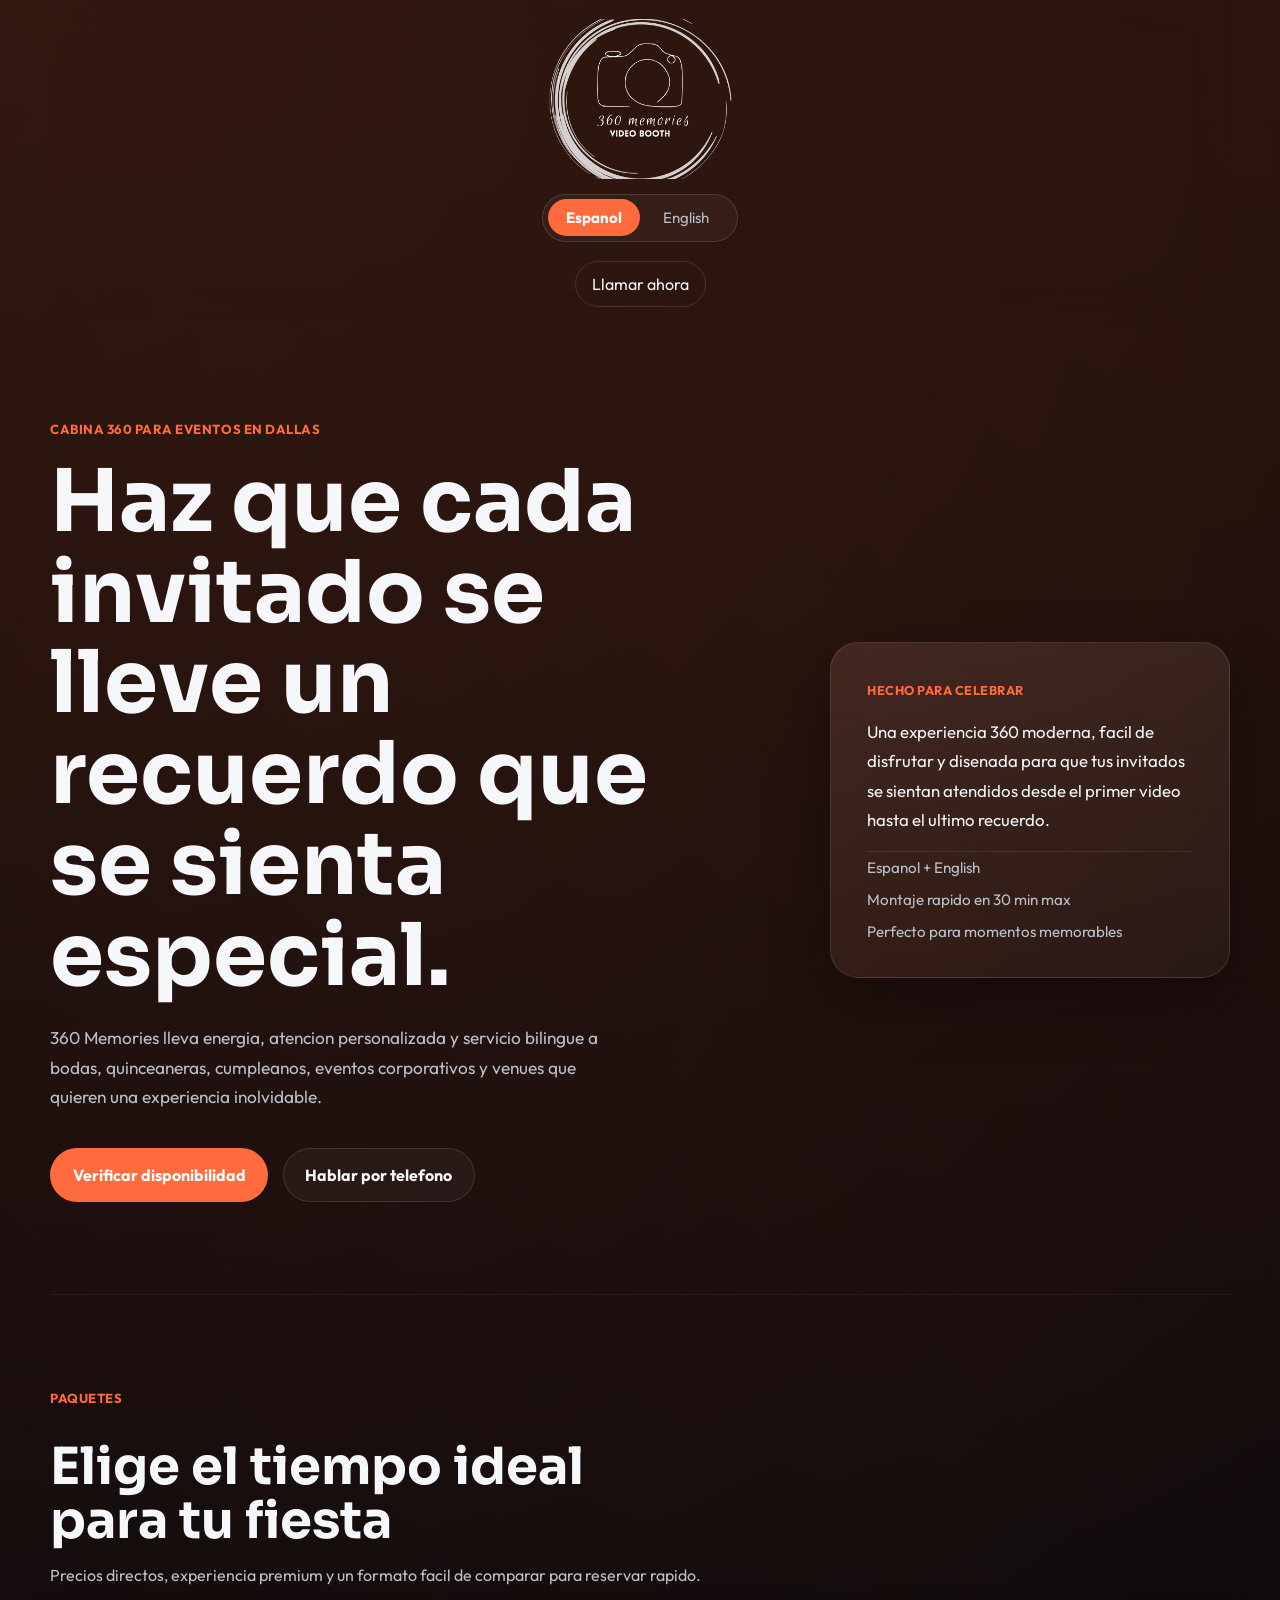
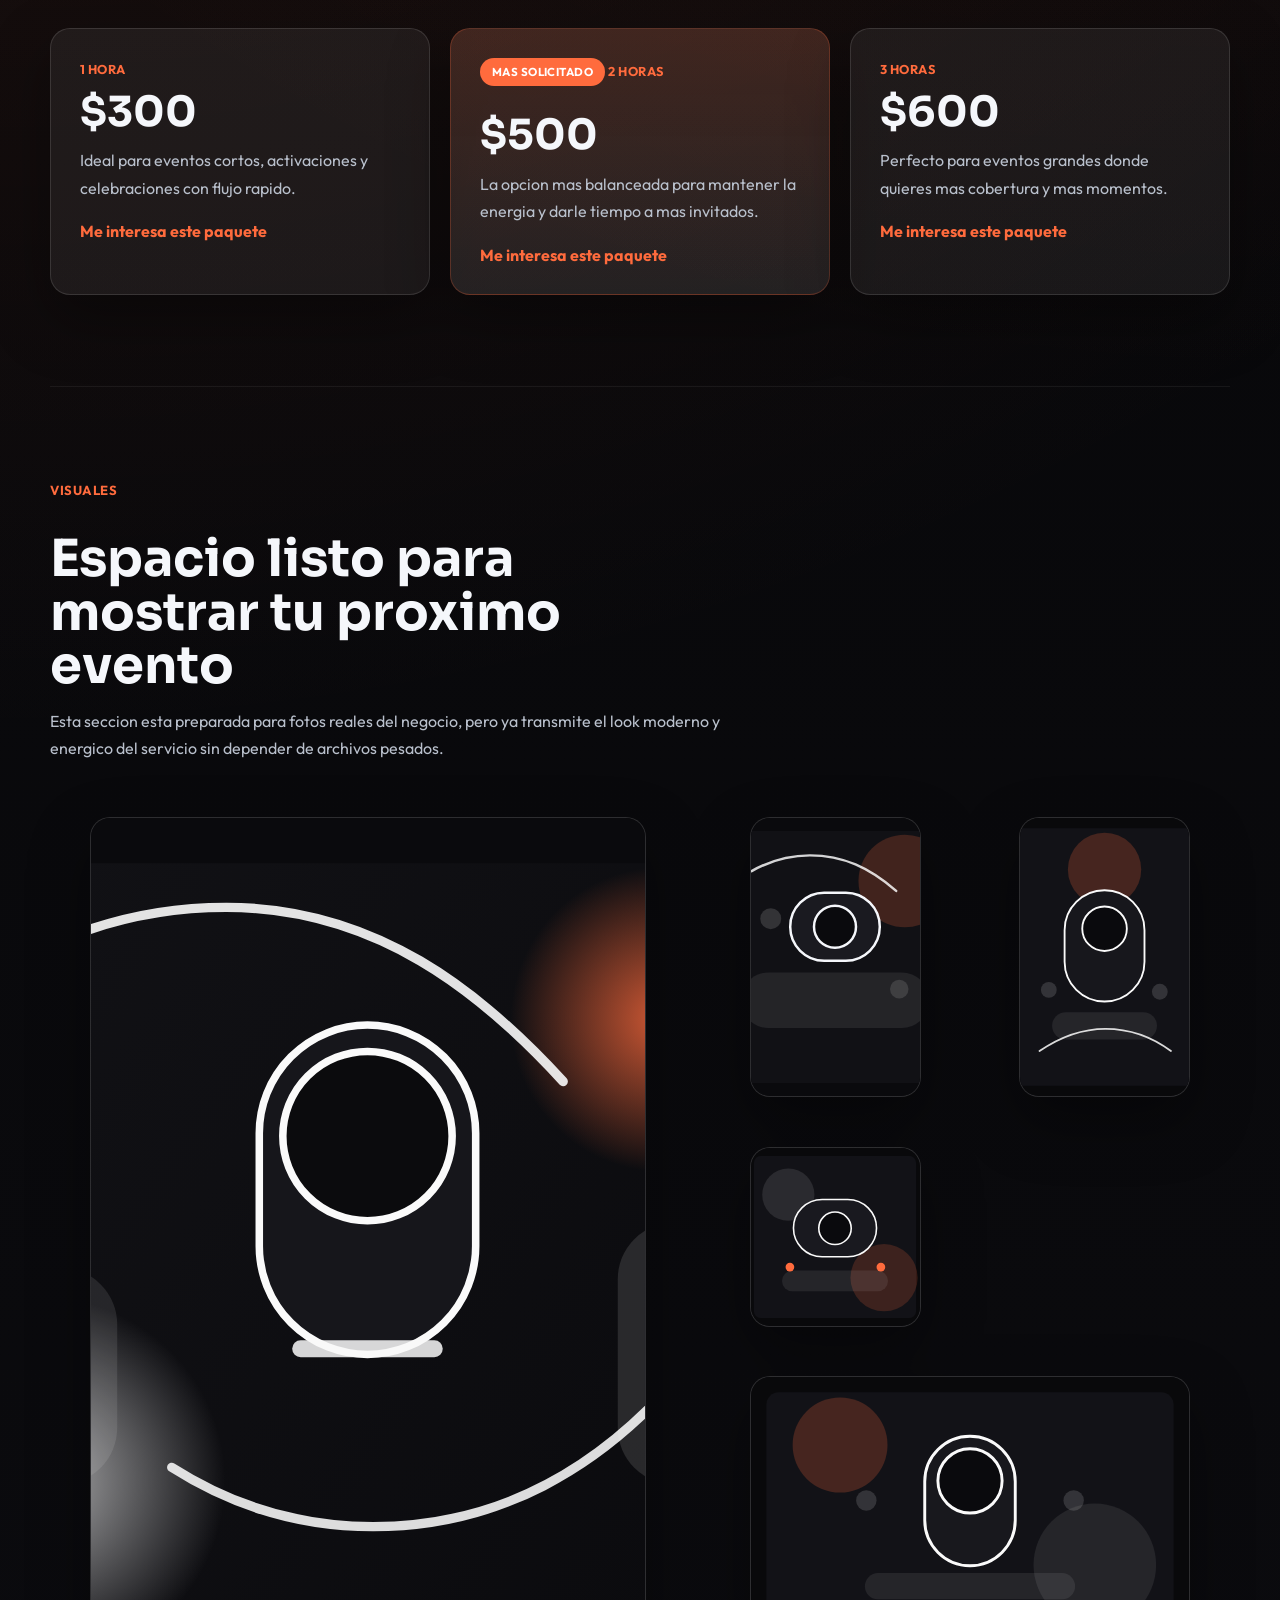
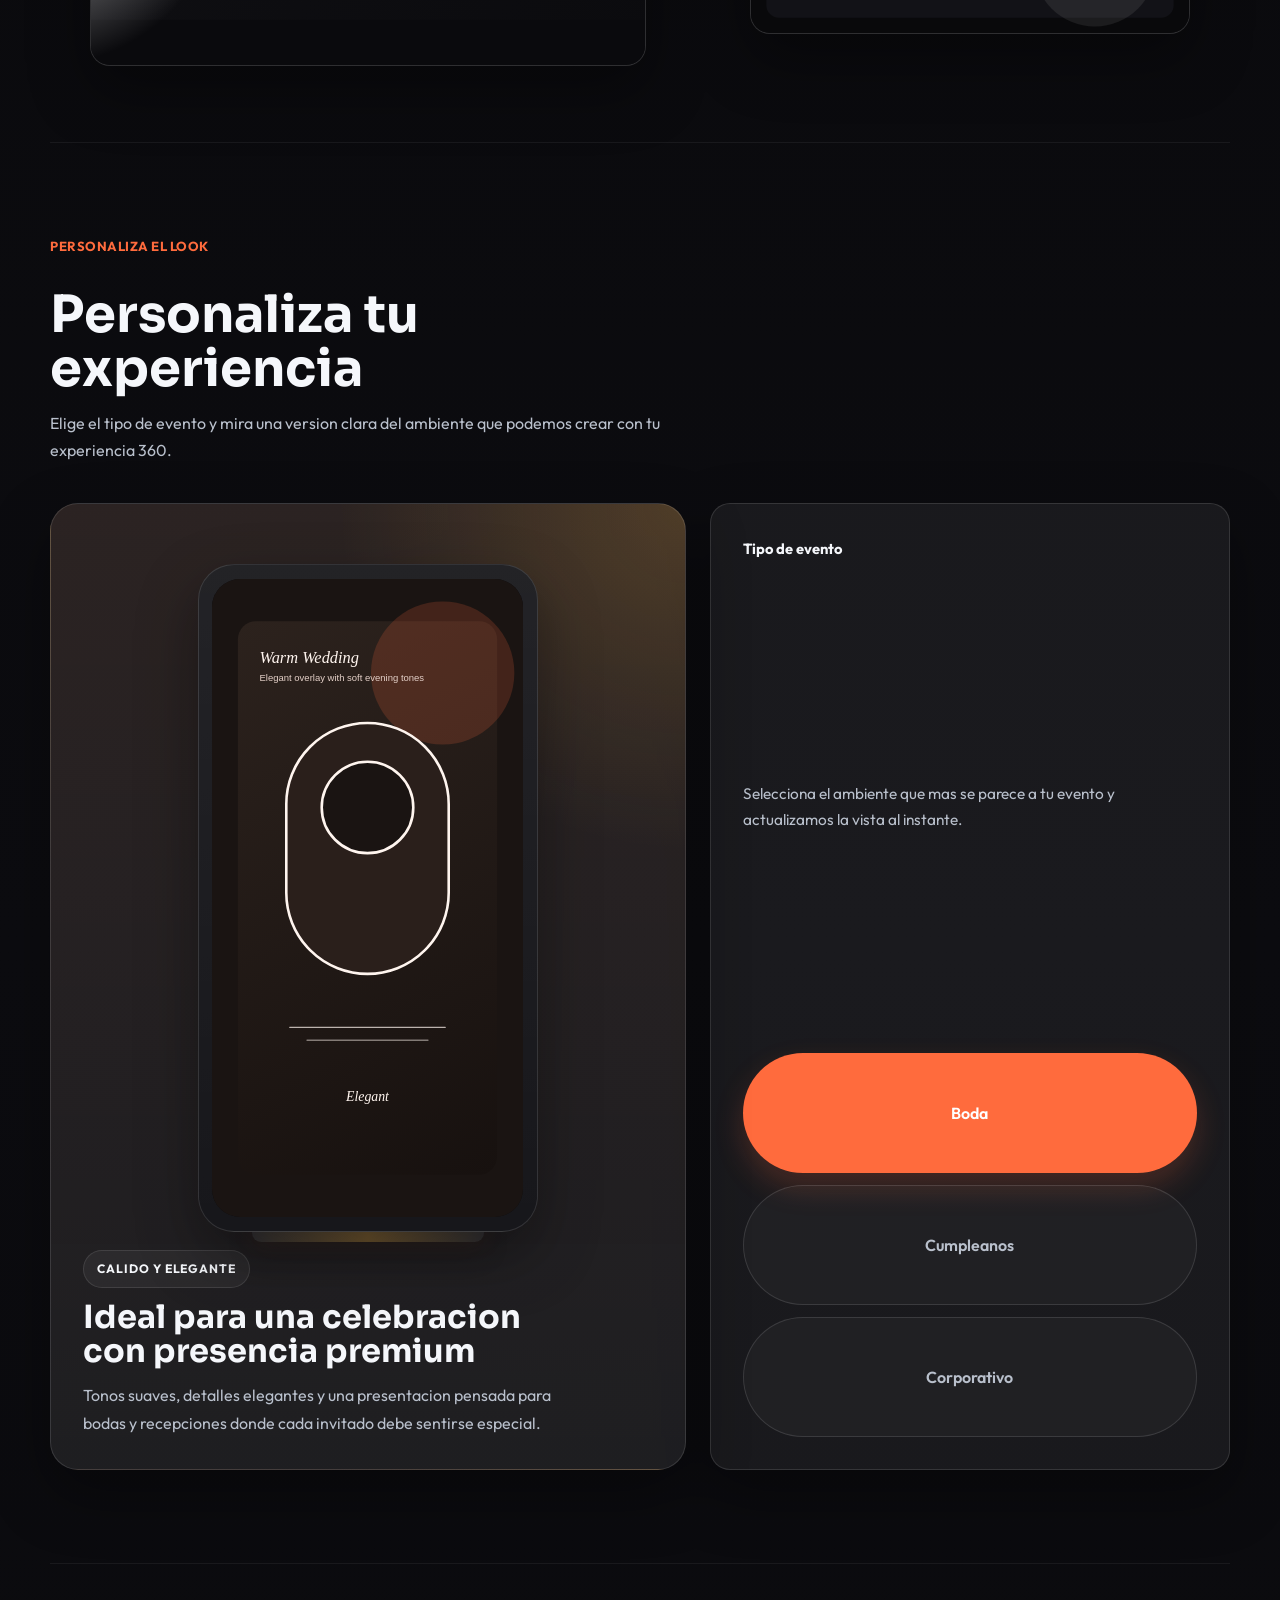
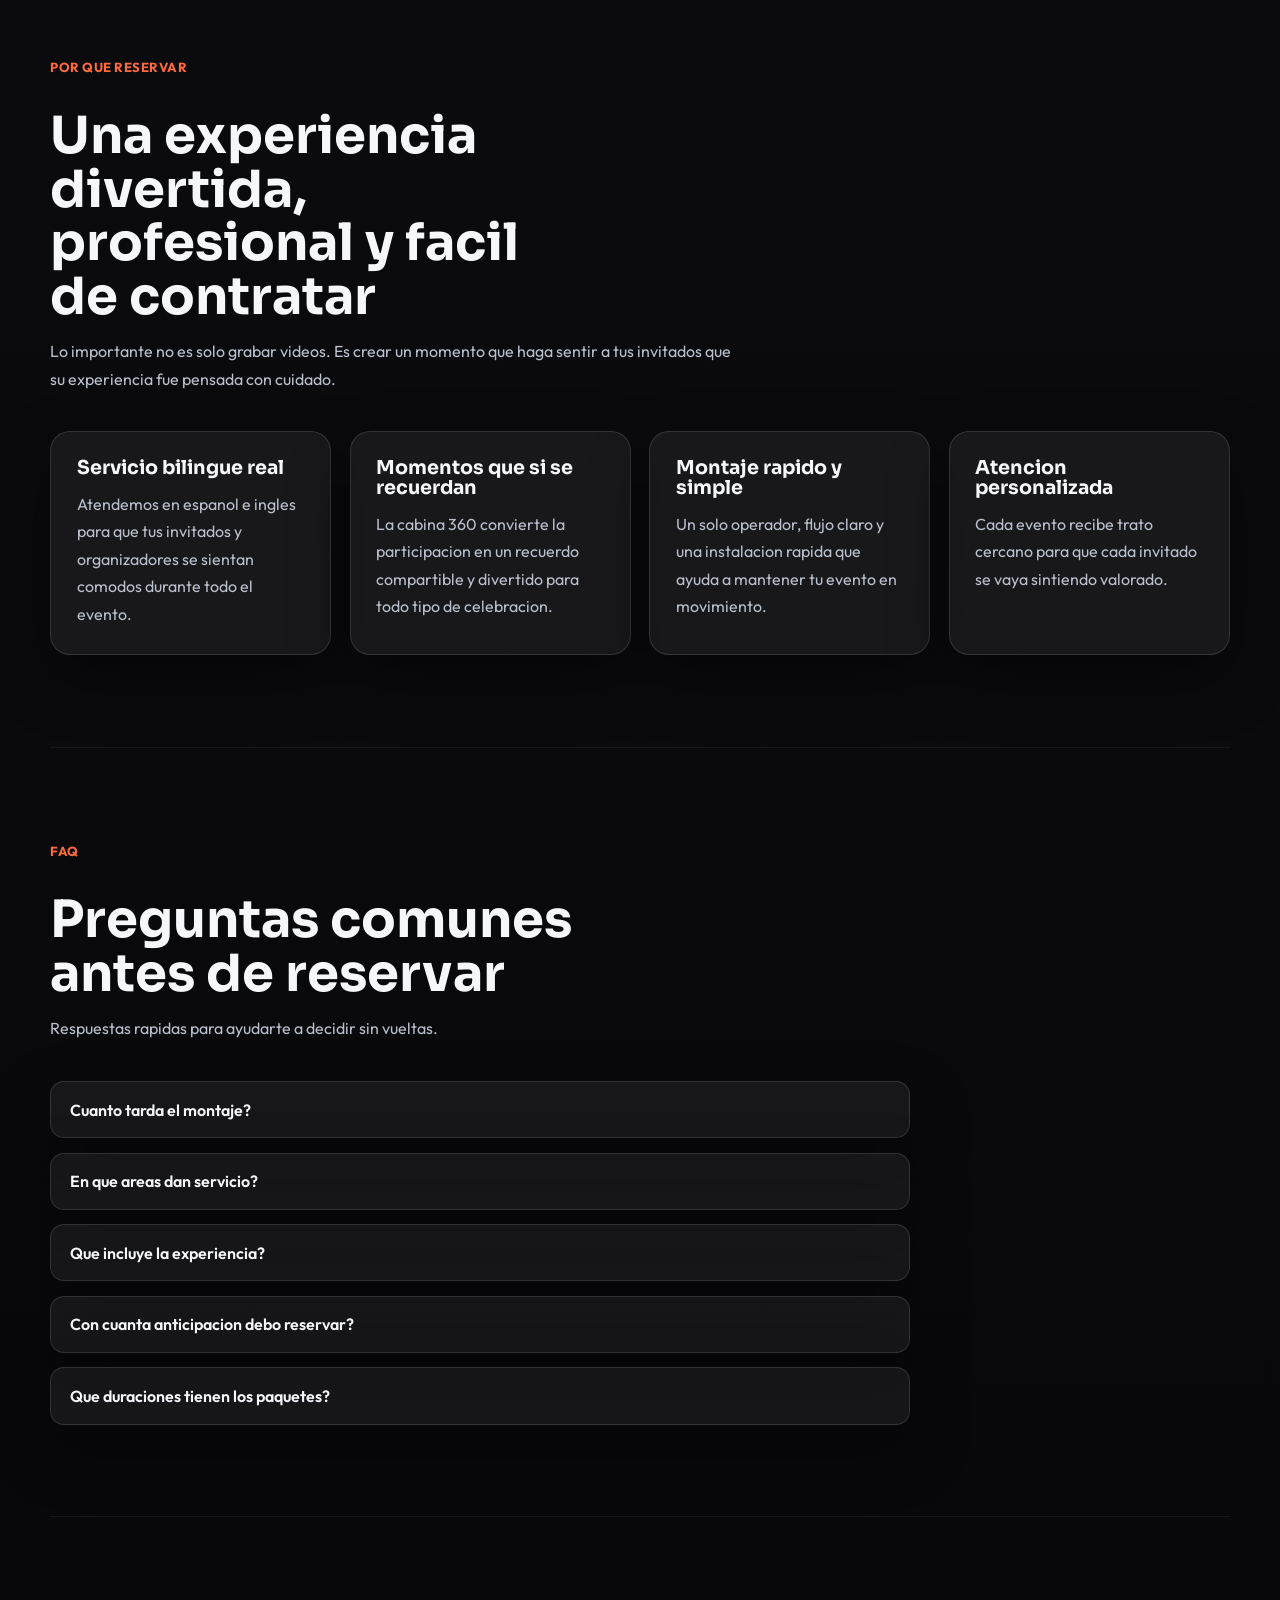
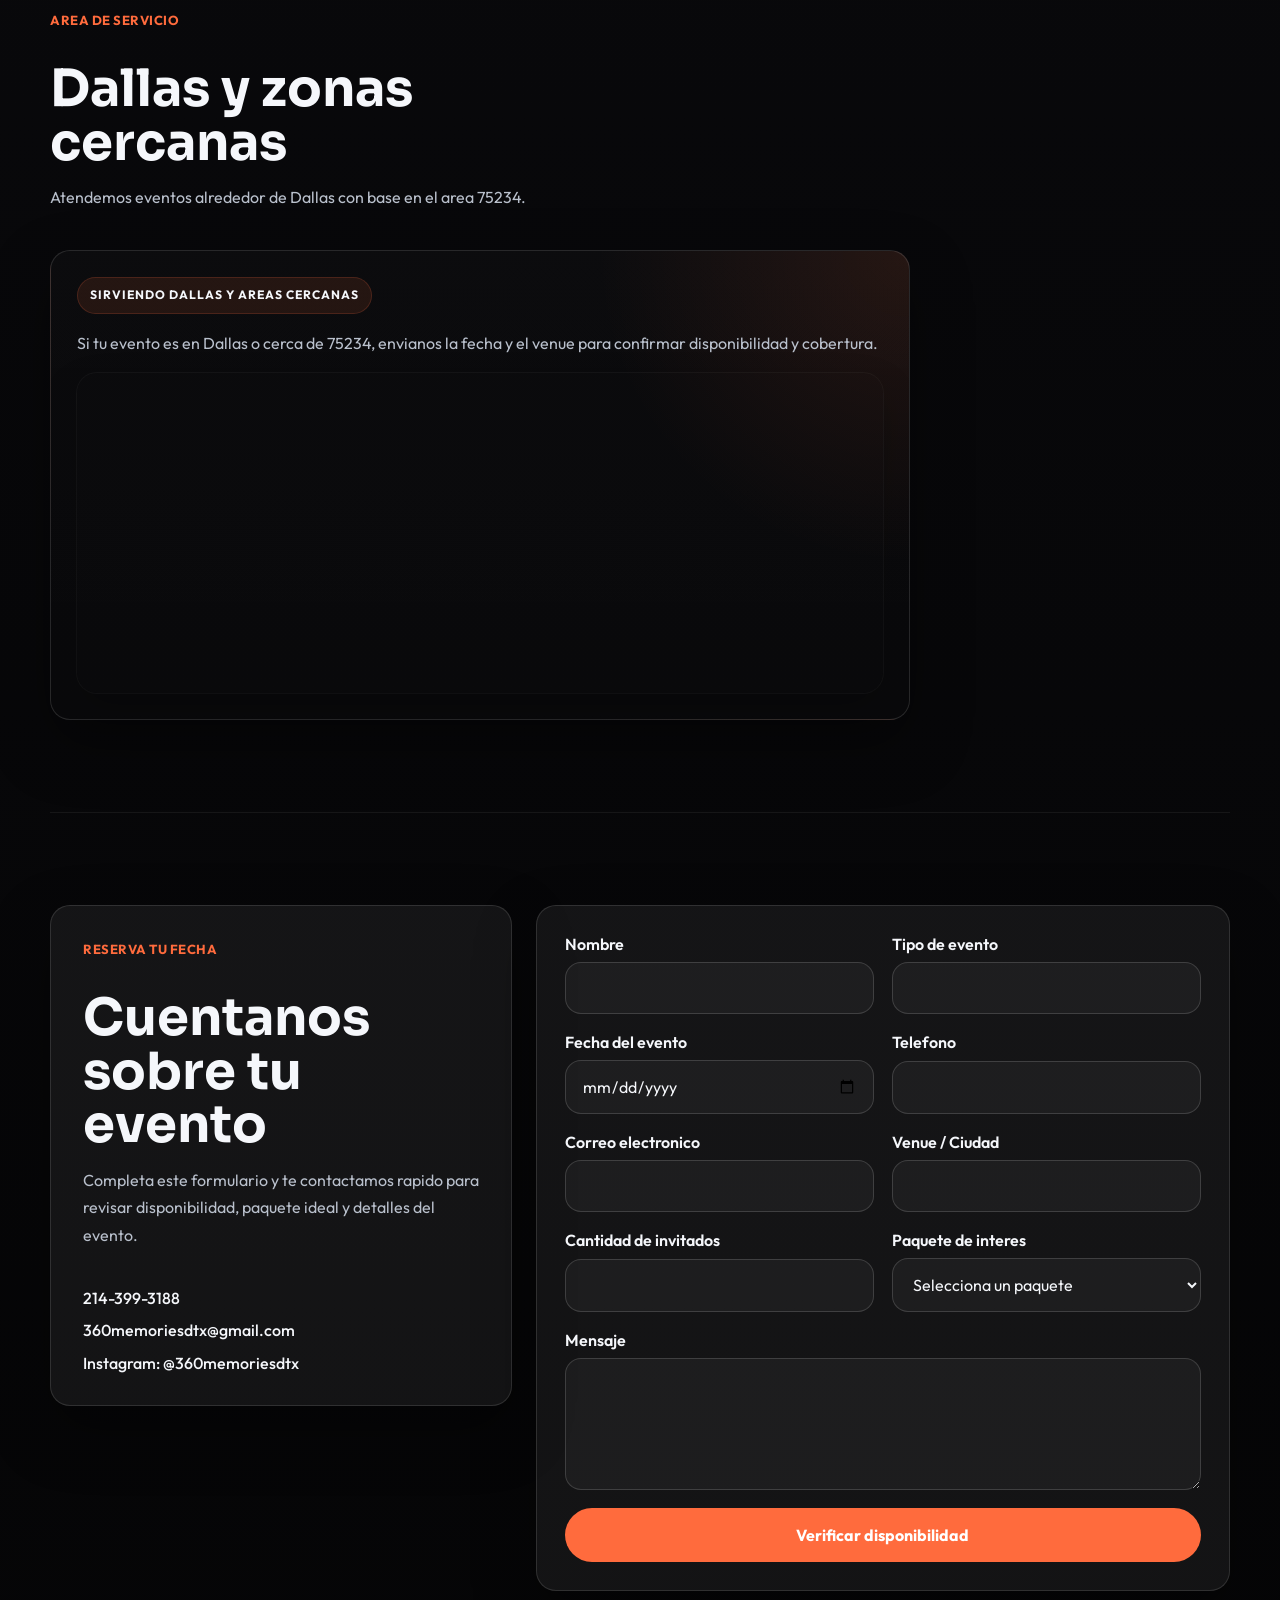
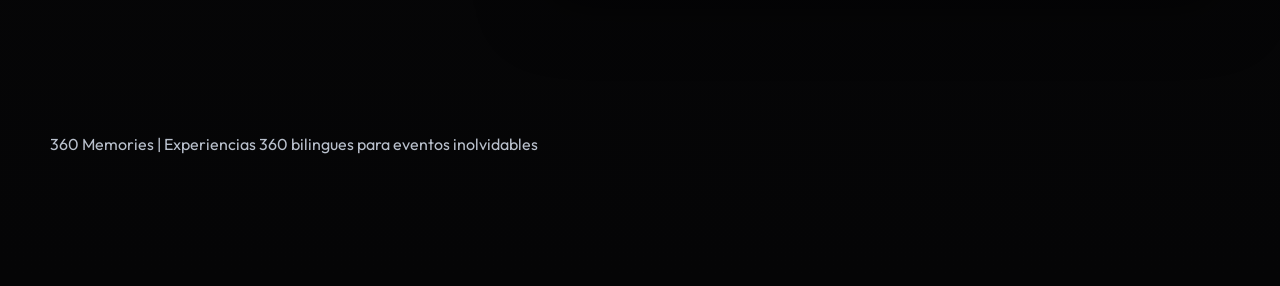
==== commit 17181561: "Replace service area card with map embed" ====
--- a/index.html
+++ b/index.html
@@ -273,12 +273,21 @@
             <p data-i18n="serviceIntro"></p>
           </div>
 
-          <div class="service-area-card">
-            <p class="zip-chip">
-              <span data-i18n="serviceZipLabel"></span>
-              <strong data-config="serviceArea"></strong>
-            </p>
+          <div class="service-area-map-shell">
+            <p class="service-area-map-label" data-i18n="serviceMapLabel"></p>
             <p data-i18n="serviceBody"></p>
+            <div class="service-area-map">
+              <iframe
+                title="Map showing Dallas, Texas and surrounding areas"
+                width="100%"
+                height="320"
+                style="border:0;"
+                loading="lazy"
+                allowfullscreen
+                referrerpolicy="no-referrer-when-downgrade"
+                src="https://www.google.com/maps?q=Dallas+Texas&z=10&output=embed"
+              ></iframe>
+            </div>
           </div>
         </section>
 
--- a/styles.css
+++ b/styles.css
@@ -101,8 +101,7 @@
 .eyebrow,
 .package-time,
 .featured-badge,
-.gallery-badge,
-.zip-chip span {
+.gallery-badge {
   letter-spacing: 0.04em;
   text-transform: uppercase;
 }
@@ -230,7 +229,7 @@
 .gallery-feature,
 .gallery-tile,
 .value-card,
-.service-area-card,
+.service-area-map-shell,
 .lead-panel,
 .lead-form,
 .thank-you-card,
@@ -294,7 +293,7 @@
 .gallery-feature,
 .gallery-tile,
 .value-card,
-.service-area-card,
+.service-area-map-shell,
 .lead-panel,
 .lead-form,
 .thank-you-card {
@@ -866,28 +865,44 @@
   margin-top: 0.8rem;
 }
 
-.service-area-card {
-  max-width: 760px;
+.service-area-map-shell {
+  display: grid;
+  gap: 1rem;
+  max-width: 860px;
   padding: 1.6rem;
   position: relative;
   background:
-    radial-gradient(circle at top right, rgba(255, 107, 61, 0.08), transparent 32%),
+    radial-gradient(circle at top right, rgba(255, 107, 61, 0.1), transparent 32%),
     linear-gradient(180deg, rgba(255, 255, 255, 0.02), rgba(255, 255, 255, 0.01));
 }
 
-.zip-chip {
+.service-area-map-label {
   display: inline-flex;
-  gap: 0.6rem;
-  align-items: center;
-  margin-bottom: 0.9rem;
-  padding: 0.5rem 0.8rem;
+  width: fit-content;
+  padding: 0.45rem 0.8rem;
   border-radius: 999px;
-  background: rgba(255, 107, 61, 0.08);
+  background: rgba(255, 107, 61, 0.1);
   border: 1px solid rgba(255, 107, 61, 0.18);
-}
-
-.zip-chip strong {
   color: var(--text);
+  font-size: 0.76rem;
+  font-weight: 700;
+  letter-spacing: 0.08em;
+  text-transform: uppercase;
+}
+
+.service-area-map {
+  overflow: hidden;
+  border-radius: var(--radius-md);
+  box-shadow:
+    0 18px 38px rgba(0, 0, 0, 0.22),
+    0 0 0 1px rgba(255, 255, 255, 0.04);
+}
+
+.service-area-map iframe {
+  display: block;
+  width: 100%;
+  height: 320px;
+  border: 0;
 }
 
 .lead-section {
@@ -1128,7 +1143,7 @@
   .package-card,
   .gallery-feature,
   .value-card,
-  .service-area-card,
+  .service-area-map-shell,
   .lead-panel,
   .lead-form,
   .faq-item {
@@ -1153,6 +1168,10 @@
 
   .customizer-controls {
     padding: 1.25rem;
+  }
+
+  .service-area-map iframe {
+    height: 280px;
   }
 
   .phone-preview-shell {
@@ -1219,6 +1238,10 @@
   .phone-preview-shell {
     margin-bottom: 1.25rem;
     min-height: 22rem;
+  }
+
+  .service-area-map iframe {
+    height: 250px;
   }
 
   .phone-preview-frame {
